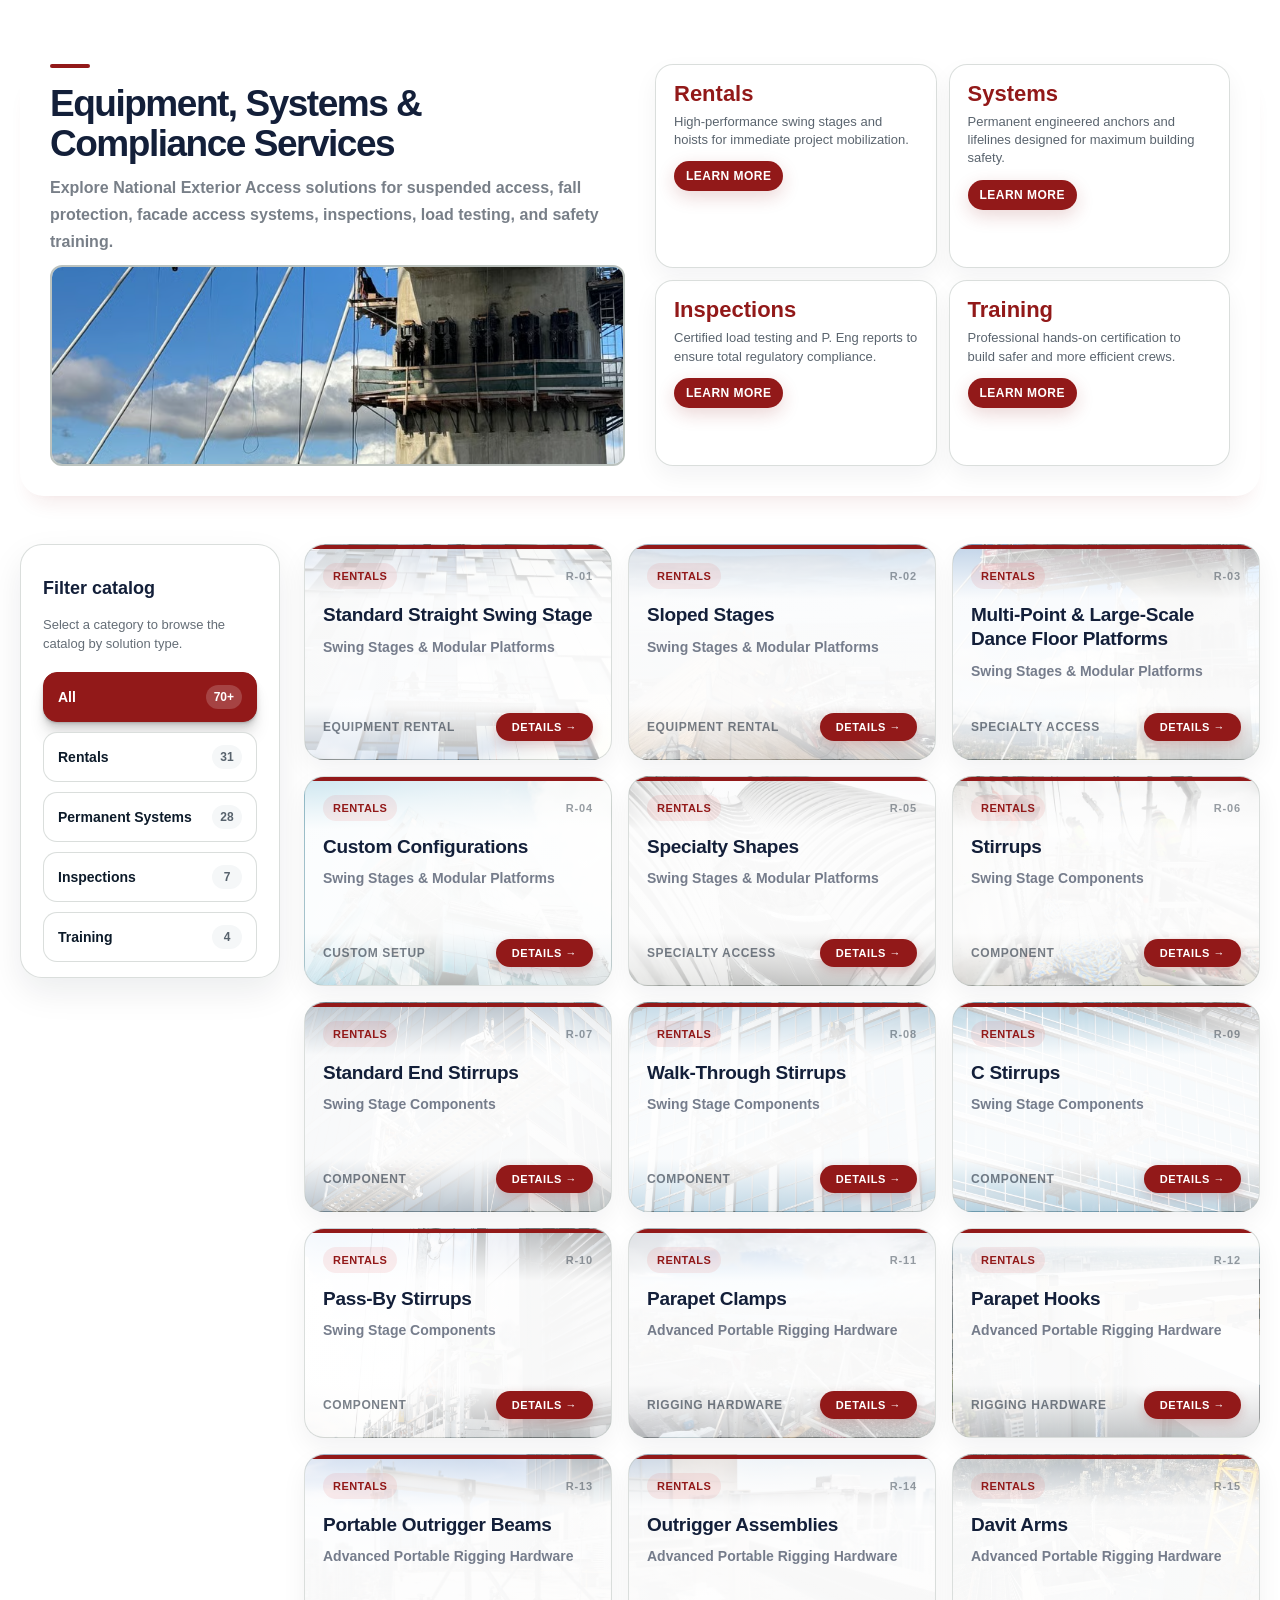
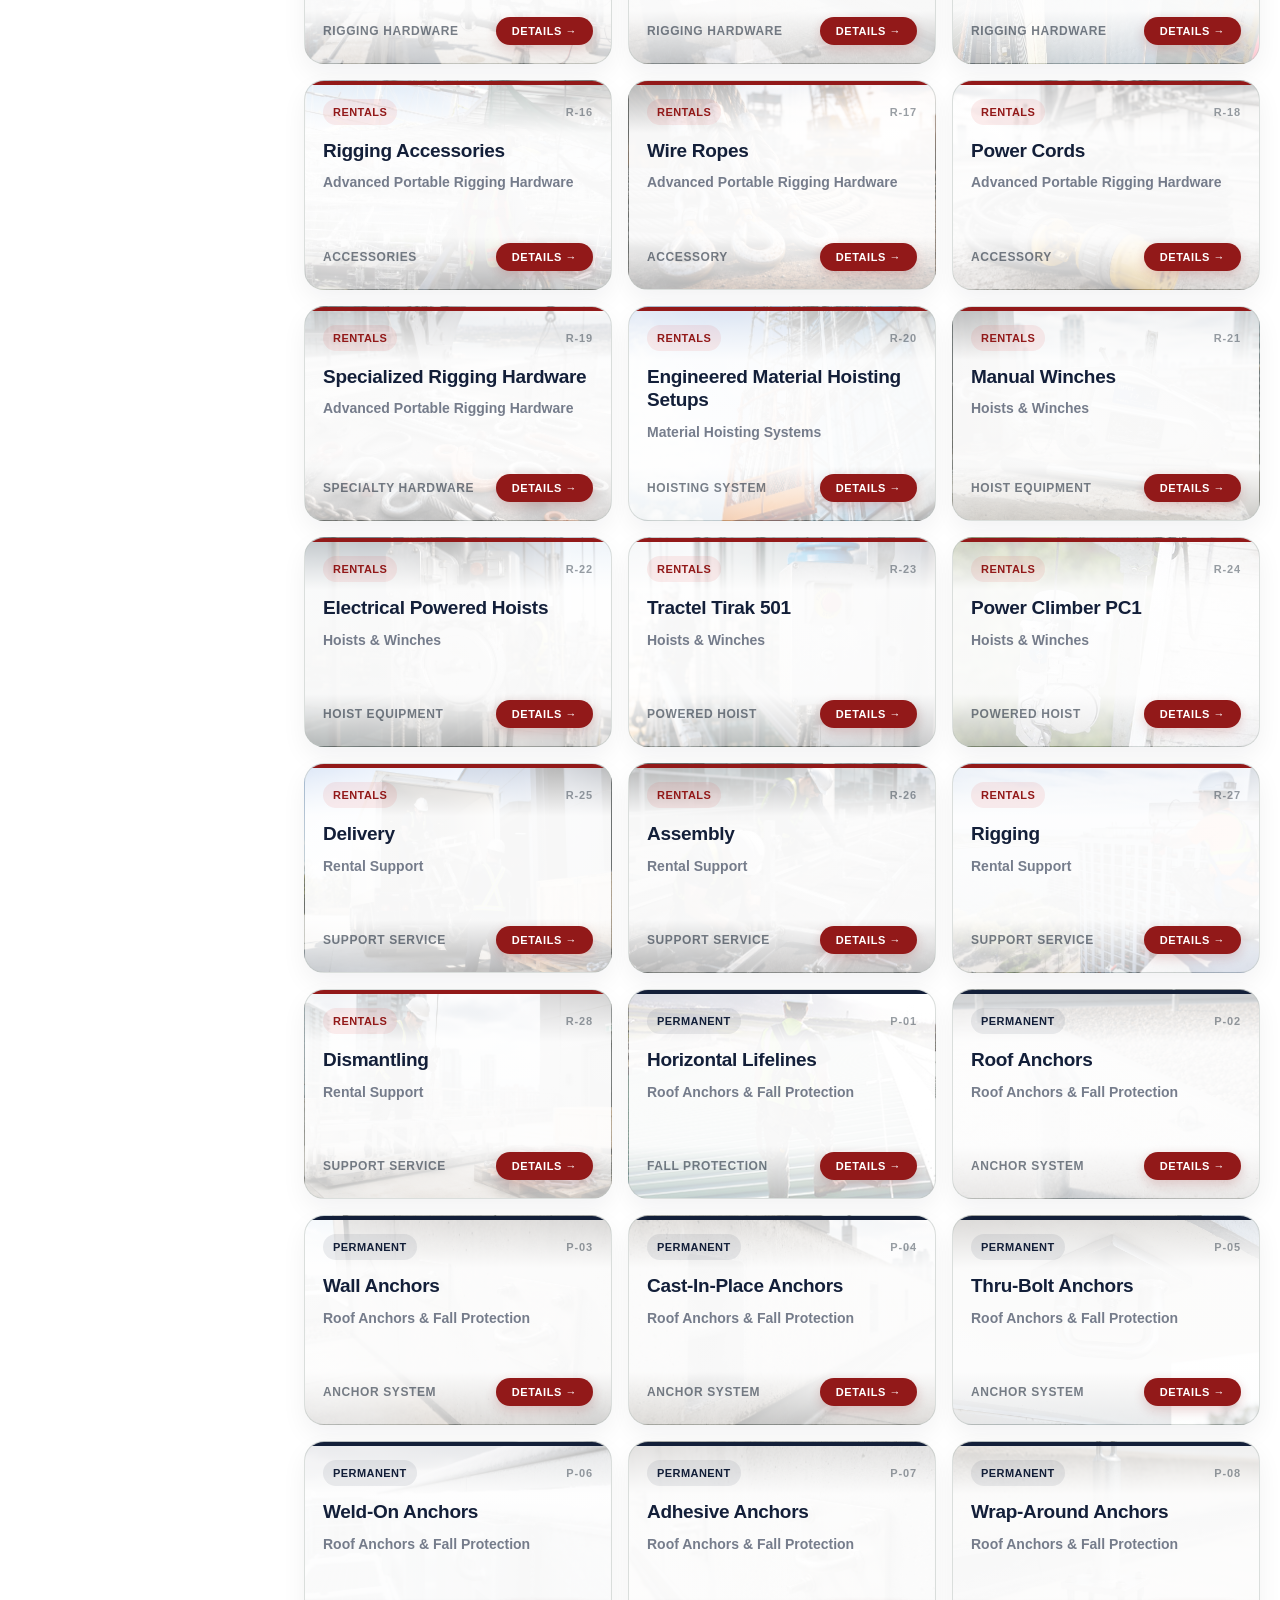
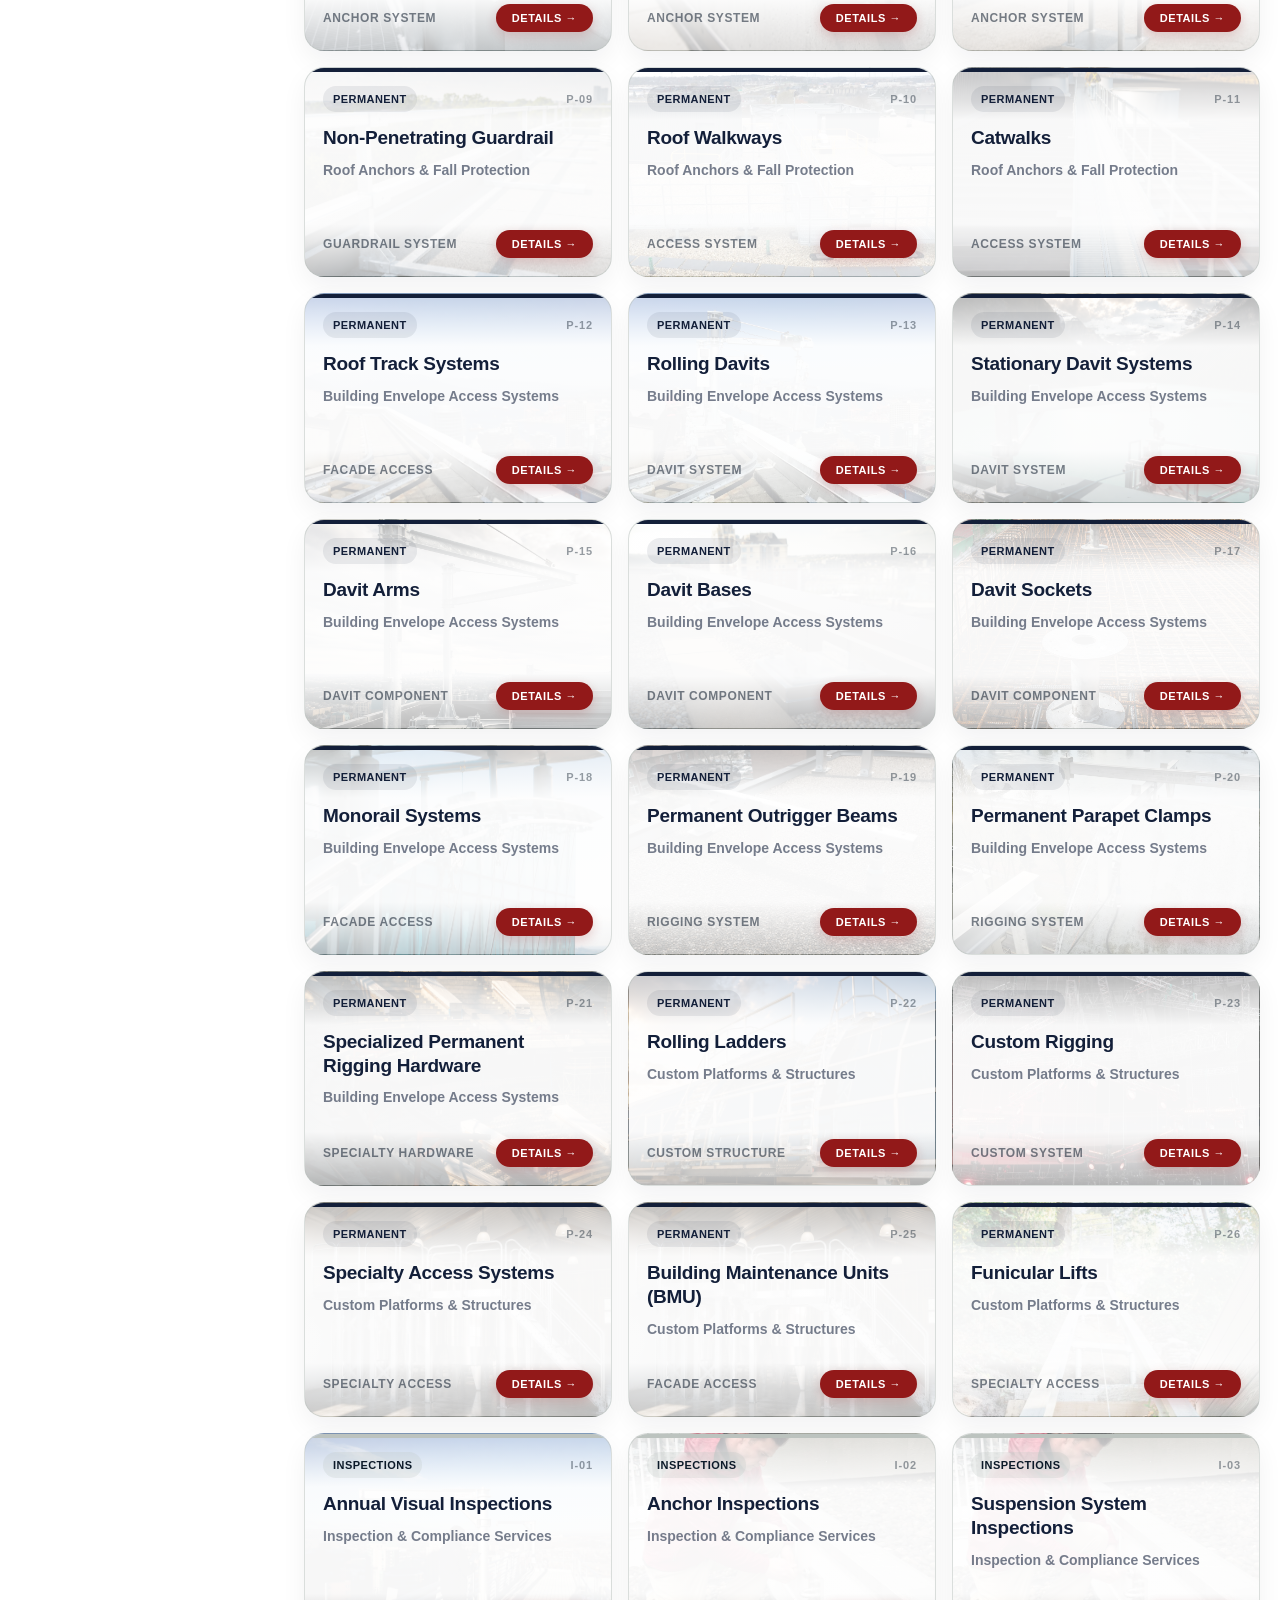
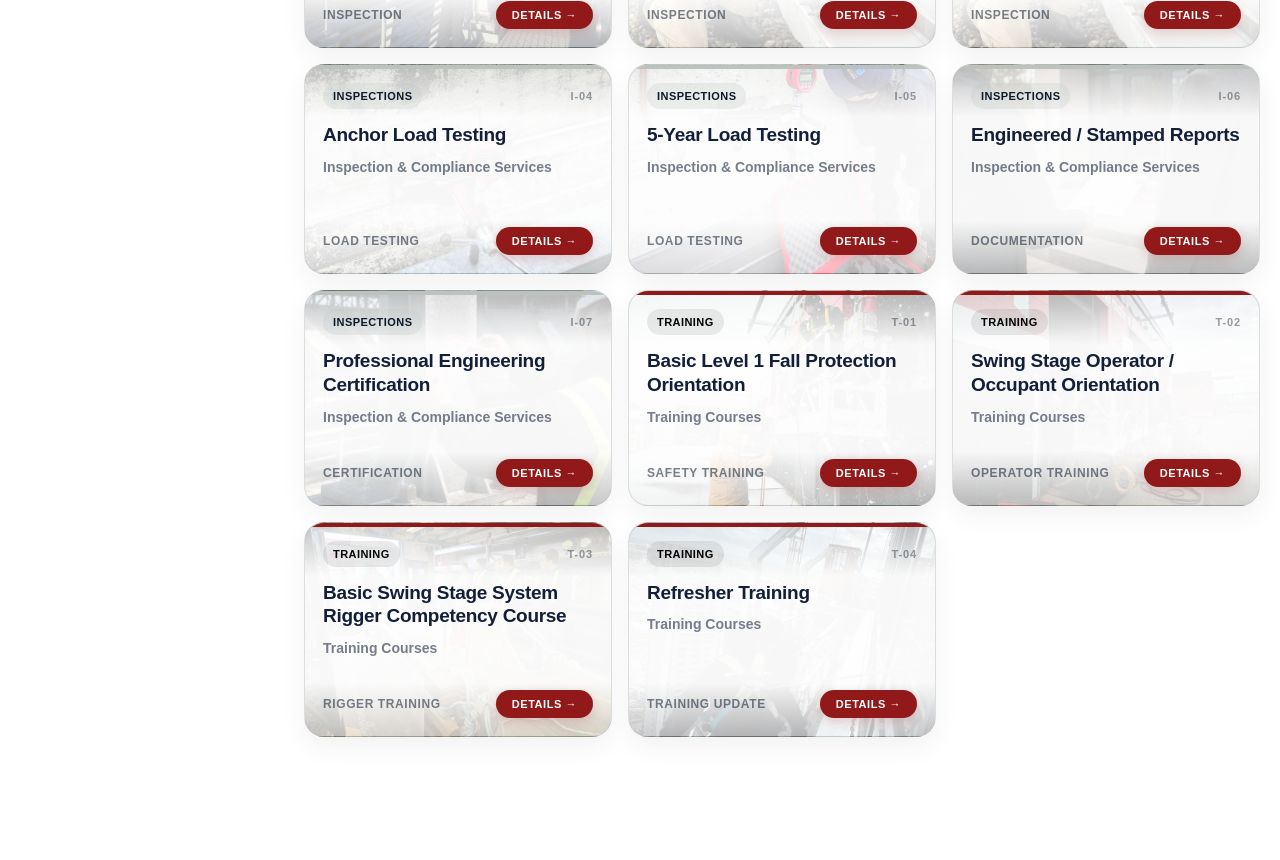
==== index.html @ de10023d "Initial catalog" ====
<!DOCTYPE html>
<html lang="en" xmlns:mso="urn:schemas-microsoft-com:office:office" xmlns:msdt="uuid:C2F41010-65B3-11d1-A29F-00AA00C14882">
<head>
    <meta charset="UTF-8">
    <meta name="viewport" content="width=device-width, initial-scale=1.0">
    <title>Our Catalog</title>

    <style>
    </style>

<!--[if gte mso 9]><xml>
<mso:CustomDocumentProperties>
<mso:_dlc_DocId msdt:dt="string">V2SHWS6XWX3N-912120017-808558</mso:_dlc_DocId>
<mso:_dlc_DocIdItemGuid msdt:dt="string">692d1737-9a99-4c7f-8698-841bf458fbe2</mso:_dlc_DocIdItemGuid>
<mso:_dlc_DocIdUrl msdt:dt="string">https://appriver3651013612.sharepoint.com/sites/SSIDocuments/_layouts/15/DocIdRedir.aspx?ID=V2SHWS6XWX3N-912120017-808558, V2SHWS6XWX3N-912120017-808558</mso:_dlc_DocIdUrl>
</mso:CustomDocumentProperties>
</xml><![endif]-->
</head>

<body>
    <!-- National Exterior Access catalog section, HTML + CSS only -->
<section class="nea-catalog-section">
  <style>
    :root {
      --nea-red-dark: #921919;
      --nea-red-main: #921919;
      --nea-red-alt: #C5132F;
      --nea-black: #020202;
      --nea-navy: #0C1A29;
      --nea-blue-dark: #131F39;
      --nea-gray: #BCC3BF;
      --nea-light: #F5F7F8;
      --nea-white: #FFFFFF;
      --nea-border: rgba(188, 195, 191, 0.55);
      --nea-shadow: 0 14px 34px rgba(12, 26, 41, 0.08);
    }

    body {
      font-family: Arial, Helvetica, sans-serif;
      color: var(--nea-navy);
      margin: 0;
    }


    .nea-catalog-section {
      width: 100%;
      box-sizing: border-box;
      padding: 64px 20px;
      background: #ffffff;
      color: var(--nea-navy);
    }

    .nea-catalog-section * {
      box-sizing: border-box;
    }

    .nea-catalog-container {
      max-width: 1240px;
      margin: 0 auto;
    }

    /* .nea-catalog-header {
      display: grid;
      grid-template-columns: 1.1fr 0.9fr;
      gap: 32px;
      align-items: start;
      margin-bottom: 34px;
    } */
     

      /* Enhanced Header Container */
      .nea-catalog-header {
        display: grid;
        /* Explicit grid areas: main (title+desc), summary (right column spanning rows), slider (below main)
           This guarantees placement regardless of DOM insertion order. */
        grid-template-columns: 1fr 1fr;
        grid-template-rows: auto auto;
        grid-template-areas:
          "main summary"
          "slider summary";
        row-gap: 0px;
        column-gap: 30px;
        margin-bottom: 48px;
        width: 100%;
        padding-left: 30px;
        padding-right: 30px;
        padding-bottom: 30px;
        
        box-shadow:
          0 8px 10px -10px rgba(146, 25, 25, 0.041),
          0 16px 22px -12px rgba(146, 25, 25, 0.11);
        border-radius: 24px;
      }

      /* Assign the left column content (title + description) to the 'main' area */
      .nea-catalog-header > div:first-child {
        grid-area: main;
      }

      /* Header image slider styles */
      .nea-header-slider {
        width: 100%;
        overflow: hidden;
        margin-top: 0px;
        border: 2px solid var(--nea-gray);
        border-radius: 12px;
        position: relative;
        isolation: isolate;
        background: var(--nea-light);
      }

      .nea-header-slider::after {
        content: "";
        position: absolute;
        inset: 0;
        z-index: 2;
        background: linear-gradient(90deg, transparent 0%, rgba(255, 255, 255, 0.16) 48%, transparent 52%);
        background-size: 220% 100%;
        background-position: 120% 0;
        background-repeat: no-repeat;
        animation: nea-slider-calibration 4s ease-in-out infinite;
        pointer-events: none;
      }

      /* Place the slider explicitly into the 'slider' grid area in the left column */
      .nea-catalog-header > .nea-header-slider {
        grid-area: slider;
      }

      .nea-slider-track {
        display: flex;
        transition: transform 0.6s ease;
        will-change: transform;
      }

      .nea-slide {
        flex: 0 0 100%;
        height: 100%;
        position: relative;
        overflow: hidden;
      }

      .nea-slide img {
        width: 100%;
        height: 100%;
        object-fit: cover;
        object-position: center center;
        display: block;
      }

      @keyframes nea-slider-calibration {
        0%, 34% {
          background-position: 120% 0;
        }
        58%, 72% {
          background-position: -120% 0;
        }
        100% {
          background-position: -120% 0;
        }
      }

      @media (prefers-reduced-motion: reduce) {
        .nea-header-slider::after {
          animation: none;
        }

      }

      @media (max-width: 720px) {
        .nea-catalog-title, .nea-catalog-description {
          margin-bottom: 15px !important;
        }
        .nea-catalog-description {
          text-align: justify;
        }
        .nea-header-slider {
          border-radius: 10px;
          margin-bottom: 20px;
        }
      }


      @media (max-width: 768px) {
        .nea-catalog-header {
          margin-left: 0px;
          margin-right: 0px;
          margin-bottom: 15px;
          padding-left: 0px;
          padding-right: 0px;
          gap: 0px;
          padding-bottom: 40px;
        }
      }

      @media (max-width: 480px) {
        .nea-catalog-header {
          grid-template-columns: 1fr;
          grid-template-areas:
            "main"
            "slider"
            "summary";
          column-gap: 0;
          row-gap: 0;
        }
      }

      /* Add this to your Title for an industrial "Anchor" look */
      .nea-catalog-title {
        position: relative;
        margin: 0 0 16px;
        color: var(--nea-blue-dark);
        font-size: clamp(32px, 4vw, 44px);
        font-weight: 900;
        line-height: 1.1;
        letter-spacing: -0.03em;
      }

      /* Decorative red bar before the title */
      .nea-catalog-title::before {
        content: "";
        display: block;
        width: 40px;
        height: 4px;
        background: var(--nea-red-main);
        margin-bottom: 16px;
        border-radius: 2px;
      }

      @media (max-width: 768px) {
        .nea-catalog-header {
          border-radius: 0px;
        }
        .nea-catalog-title {
          text-align: center;
        }
      }

      /* Polish the description text */
      .nea-catalog-description {
        max-width: 580px;
        font-size: 17px;
        color: rgba(12, 26, 41, 0.7);
        line-height: 1.6;
      }

      /* Ensure the summary grid looks like a cohesive "Control Panel" */
      .nea-catalog-summary {
        display: grid;
        grid-template-columns: repeat(2, 1fr);
        gap: 16px;
        
        
        /* Use the explicit grid area so the summary occupies the right column and spans both rows */
        grid-area: summary;
        align-self: stretch;
      }

      @media (max-width: 768px) {
        .nea-catalog-description {
          text-align: center;
        }
      }

    .nea-catalog-eyebrow {
      display: inline-flex;
      align-items: center;
      gap: 8px;
      width: fit-content;
      margin-bottom: 14px;
      padding: 8px 12px;
      border-radius: 999px;
      background: rgba(212, 33, 36, 0.08);
      color: var(--nea-red-dark);
      font-size: 12px;
      font-weight: 800;
      letter-spacing: 1px;
      text-transform: uppercase;
    }

    .nea-catalog-eyebrow::before {
      content: "";
      width: 8px;
      height: 8px;
      border-radius: 50%;
      background: var(--nea-red-main);
    }

    .nea-catalog-title {
      margin: 0 0 10px;
      color: var(--nea-blue-dark);
      font-size: clamp(30px, 4vw, 37px);
      line-height: 1.08;
      letter-spacing: -0.04em;
    }

    .nea-catalog-description {
      max-width: 720px;
      margin: 0 auto;
      margin-bottom: 10px;
      color: rgba(12, 26, 41, 0.555);
      font-size: 16px;
      line-height: 1.7;
      font-weight: 600;
    }



    .nea-catalog-summary {
      display: grid;
      grid-template-columns: repeat(2, 1fr);
      gap: 12px;
    }

    .nea-summary-card {
      padding: 18px;
      border: 1px solid var(--nea-border);
      border-radius: 18px;
      background: rgba(255, 255, 255, 0.78);
      box-shadow: 0 10px 24px rgba(12, 26, 41, 0.05);
    }

    .nea-summary-number {
      display: block;
      margin-bottom: 8px;
      color: var(--nea-red-dark);
      font-size: 22px;
      font-weight: 900;
      line-height: 1;
    }

    .nea-summary-label {
      display: block;
      color: rgba(12, 26, 41, 0.68);
      font-size: 13px;
      line-height: 1.4;
    }

    .nea-filter-input {
      position: absolute;
      opacity: 0;
      pointer-events: none;
    }

    .nea-catalog-layout {
      display: grid;
      grid-template-columns: 260px 1fr;
      gap: 24px;
      align-items: start;
    }

    .nea-filter-panel {
      position: sticky;
      top: 20px;
      padding: 22px;
      border: 1px solid var(--nea-border);
      border-radius: 22px;
      background: var(--nea-white);
      box-shadow: var(--nea-shadow);
      padding-bottom: 15px;
    }

    .nea-filter-panel.is-expanded, .nea-filter-panel.is-collapsed {
      margin-bottom: 30px;
    }

    .nea-filter-title {
      margin: 10px 5px 15px;
      color: var(--nea-blue-dark);
      font-size: 18px;
      line-height: 1.25;
    }

    @media (min-width: 1050px) {
      .nea-filter-title {
        margin: 10px 0px 15px;
      }
    }

    .nea-filter-note {
      margin: 0 0 18px;
      color: rgba(12, 26, 41, 0.64);
      font-size: 13px;
      line-height: 1.5;
    }

    .nea-filter-toggle {
      display: none;
      align-items: center;
      justify-content: space-between;
      width: 100%;
      margin: 0 0 12px;
      padding: 12px 14px;
      border: 1px solid var(--nea-border);
      border-radius: 14px;
      background: var(--nea-light);
      color: var(--nea-navy);
      font-size: 14px;
      font-weight: 800;
      cursor: pointer;
      transition: all 0.22s ease;
    }

    .nea-filter-toggle:hover {
      border-color: rgba(212, 33, 36, 0.25);
      background: rgba(212, 33, 36, 0.05);
    }

    /* Show + or − using a pseudo-element driven by the aria-expanded attribute.
       This avoids extra JS: the existing script already updates aria-expanded, but
       the visual plus/minus is handled purely in CSS. */
    .nea-filter-toggle::after {
      content: "+";
      font-size: 20px;
      line-height: 1;
      display: inline-block;
      transform: translateY(-1px);
      transition: transform 0.18s ease;
    }

    .nea-filter-toggle[aria-expanded="true"]::after {
      content: "\2212"; /* Unicode minus sign */
      transform: translateY(-1px) rotate(0deg);
    }

    .nea-filter-toggle-icon {
      display: inline-flex;
      align-items: center;
      justify-content: center;
        font-size: 20px;
      display: none;
      flex-wrap: wrap;
      gap: 8px;
      margin-top: 8px;
    }

    .nea-filter-preview-pill {
      display: inline-flex;
      align-items: center;
      justify-content: center;
      padding: 7px 10px;
      border-radius: 999px;
      background: rgba(212, 33, 36, 0.08);
      color: var(--nea-red-dark);
      font-size: 12px;
      font-weight: 800;
      line-height: 1;
      white-space: nowrap;
    }

    .nea-filter-list {
      display: flex;
      flex-direction: column;
      gap: 10px;
    }

    .nea-filter-chip {
      display: flex;
      align-items: center;
      justify-content: space-between;
      gap: 12px;
      width: 100%;
      min-height: 44px;
      padding: 12px 14px;
      border: 1px solid var(--nea-border);
      border-radius: 14px;
      background: #ffffff;
      color: var(--nea-navy);
      font-size: 14px;
      font-weight: 800;
      cursor: pointer;
      transition: all 0.22s ease;
    }

    .nea-filter-chip:hover {
      border-color: rgba(138, 128, 128, 0.35);
      transform: translateY(-1px);
    }

    .nea-filter-count {
      display: inline-flex;
      align-items: center;
      justify-content: center;
      min-width: 30px;
      height: 24px;
      padding: 0 8px;
      border-radius: 999px;
      background: var(--nea-light);
      color: rgba(12, 26, 41, 0.68);
      font-size: 12px;
      font-weight: 900;
    }

    #nea-filter-all:checked ~ .nea-catalog-layout label[for="nea-filter-all"],
    #nea-filter-rentals:checked ~ .nea-catalog-layout label[for="nea-filter-rentals"],
    #nea-filter-permanent:checked ~ .nea-catalog-layout label[for="nea-filter-permanent"],
    #nea-filter-inspections:checked ~ .nea-catalog-layout label[for="nea-filter-inspections"],
    #nea-filter-training:checked ~ .nea-catalog-layout label[for="nea-filter-training"] {
      border-color: var(--nea-red-main);
      background: var(--nea-red-main);
      color: var(--nea-white);
      /* box-shadow: 0 12px 22px rgba(212, 33, 36, 0.22); */
      box-shadow:
      0 1px 1px hsl(0deg 0% 0% / 0.075),
      0 2px 2px hsl(0deg 0% 0% / 0.075),
      0 4px 4px hsl(0deg 0% 0% / 0.075),
      0 8px 8px hsl(0deg 0% 0% / 0.075),
      0 16px 16px hsl(0deg 0% 0% / 0.075)
    ;
    }

    #nea-filter-all:checked ~ .nea-catalog-layout label[for="nea-filter-all"] .nea-filter-count,
    #nea-filter-rentals:checked ~ .nea-catalog-layout label[for="nea-filter-rentals"] .nea-filter-count,
    #nea-filter-permanent:checked ~ .nea-catalog-layout label[for="nea-filter-permanent"] .nea-filter-count,
    #nea-filter-inspections:checked ~ .nea-catalog-layout label[for="nea-filter-inspections"] .nea-filter-count,
    #nea-filter-training:checked ~ .nea-catalog-layout label[for="nea-filter-training"] .nea-filter-count {
      background: rgba(255, 255, 255, 0.18);
      color: var(--nea-white);
    }

    #nea-filter-rentals:checked ~ .nea-catalog-layout .nea-card:not(.nea-rentals),
    #nea-filter-permanent:checked ~ .nea-catalog-layout .nea-card:not(.nea-permanent),
    #nea-filter-inspections:checked ~ .nea-catalog-layout .nea-card:not(.nea-inspections),
    #nea-filter-training:checked ~ .nea-catalog-layout .nea-card:not(.nea-training) {
      display: none;
    }

    .nea-marketplace {
      min-width: 0;
    }

    .nea-marketplace-top {
      display: flex;
      align-items: center;
      justify-content: space-between;
      gap: 16px;
      margin-bottom: 16px;
      padding: 16px 18px;
      border: 1px solid var(--nea-border);
      border-radius: 20px;
      background: rgba(255, 255, 255, 0.76);
      box-shadow: 0 10px 26px rgba(12, 26, 41, 0.05);
    }

    .nea-results-title {
      margin: 0;
      color: var(--nea-blue-dark);
      font-size: 18px;
      font-weight: 900;
    }

    .nea-results-note {
      margin: 4px 0 0;
      color: rgba(12, 26, 41, 0.62);
      font-size: 13px;
      line-height: 1.45;
    }

    .nea-category-legend {
      display: flex;
      flex-wrap: wrap;
      justify-content: flex-end;
      gap: 8px;
    }

    .nea-legend-pill {
      display: inline-flex;
      align-items: center;
      gap: 7px;
      padding: 7px 10px;
      border-radius: 999px;
      background: var(--nea-light);
      color: rgba(12, 26, 41, 0.72);
      font-size: 12px;
      font-weight: 800;
      white-space: nowrap;
    }

    .nea-legend-dot {
      width: 8px;
      height: 8px;
      border-radius: 50%;
      background: var(--nea-red-main);
    }

    .nea-legend-dot.navy {
      background: var(--nea-blue-dark);
    }

    .nea-legend-dot.gray {
      background: var(--nea-gray);
    }

    .nea-legend-dot.black {
      background: var(--nea-black);
    }

    .nea-catalog-grid {
      display: grid;
      grid-template-columns: repeat(3, minmax(0, 1fr));
      gap: 16px;
    }

    .nea-card {
      display: flex;
      flex-direction: column;
      min-height: 210px;
      padding: 18px;
      border: 1px solid var(--nea-border);
      border-radius: 20px;
      box-shadow: 0 10px 26px rgba(12, 26, 41, 0.055);
      transition: transform 0.22s ease, box-shadow 0.22s ease, border-color 0.22s ease;
      overflow: hidden;
      position: relative;
      background: var(--nea-white);
    }

    .nea-card[data-bg] {
      background: linear-gradient( to bottom, 
          rgba(255, 255, 255, 0.70) 0%, 
          rgba(255, 255, 255, 0.97) 25%, 
          rgba(255, 255, 255, 0.97) 75%, 
          rgba(255, 255, 255, 0.70) 100% ), var(--nea-card-bg)
      ;
      background-size: cover;
      background-position: center;
      background-repeat: no-repeat;
    }

    .nea-card[data-bg]:hover {
      background-image: linear-gradient( to bottom, 
          rgba(255, 255, 255, 0.30) 0%, 
          rgba(255, 255, 255, 0.70) 25%, 
          rgba(255, 255, 255, 0.70) 75%, 
          rgba(255, 255, 255, 0.30) 100% ), var(--nea-card-bg)
      ;
    }

    .nea-card::before {
      content: "";
      position: absolute;
      top: 0;
      left: 0;
      width: 100%;
      height: 4px;
      background: var(--nea-red-main);
    }

    .nea-card.nea-permanent::before {
      background: var(--nea-blue-dark);
    }

    .nea-card.nea-inspections::before {
      background: var(--nea-gray);
    }

    .nea-card.nea-training::before {
      background: var(--nea-red-dark);
    }

    .nea-card:hover {
      transform: translateY(-4px);
      /* border-color: rgba(212, 33, 36, 0.36); */
      box-shadow:
        0 1px 1px hsl(0deg 0% 0% / 0.075),
        0 2px 2px hsl(0deg 0% 0% / 0.075),
        0 4px 4px hsl(0deg 0% 0% / 0.075),
        0 8px 8px hsl(0deg 0% 0% / 0.075),
        0 16px 16px hsl(0deg 0% 0% / 0.075)
      ;
    }

    .nea-card-meta {
      display: flex;
      align-items: center;
      justify-content: space-between;
      gap: 10px;
      margin-bottom: 14px;
    }

    .nea-card-badge {
      display: inline-flex;
      width: fit-content;
      padding: 7px 10px;
      border-radius: 999px;
      background: rgba(212, 33, 36, 0.08);
      color: var(--nea-red-dark);
      font-size: 11px;
      font-weight: 900;
      letter-spacing: 0.04em;
      text-transform: uppercase;
    }

    .nea-card.nea-permanent .nea-card-badge {
      background: rgba(19, 31, 57, 0.08);
      color: var(--nea-blue-dark);
    }

    .nea-card.nea-inspections .nea-card-badge {
      background: rgba(188, 195, 191, 0.25);
      color: var(--nea-navy);
    }

    .nea-card.nea-training .nea-card-badge {
      background: rgba(2, 2, 2, 0.08);
      color: var(--nea-black);
    }

    .nea-card-code {
      color: rgba(12, 26, 41, 0.42);
      font-size: 11px;
      font-weight: 900;
      letter-spacing: 0.08em;
    }

    .nea-card-title {
      margin: 0 0 10px;
      color: var(--nea-blue-dark);
      font-size: 19px;
      line-height: 1.25;
      letter-spacing: -0.015em;
    }

    .nea-card-group {
      margin: 0 0 16px;
      color: #131f3993;
      font-size: 14px;
      line-height: 1.55;
      font-weight: 600;
    }

    .nea-card-footer {
      display: flex;
      align-items: center;
      justify-content: space-between;
      gap: 12px;
      margin-top: auto;
      padding-top: 14px;
    }

    .nea-card-type {
      color: rgba(12, 26, 41, 0.55);
      font-size: 12px;
      font-weight: 800;
      text-transform: uppercase;
      letter-spacing: 0.05em;
    }

    .nea-card-action {

      display: inline-flex;
      align-items: center;
      justify-content: center;
      white-space: pre;
      flex-shrink: 0;
      gap: 8px;
      padding: 8px 16px;
      
      /* Colores: Texto blanco sobre fondo rojo */
      background: var(--nea-red-main);
      color: #ffffff;
      
      border-radius: 50px; /* Forma de píldora */
      font-size: 11px;
      font-weight: 800;
      text-transform: uppercase;
      letter-spacing: 0.05em;
      text-decoration: none;
      
      /* Transición suave para el hover */
      transition: all 0.3s cubic-bezier(0.4, 0, 0.2, 1);
      box-shadow: 0 4px 12px rgba(146, 25, 25, 0.2);
      cursor: pointer;
    }

    .nea-summary-card > button.nea-summary-cta {
        display: inline-flex;
        align-items: center;
        justify-content: center;
        gap: 8px;
        margin-top: 12px;

        padding: 8px 12px;
        border: none;
        border-radius: 999px;

        background: var(--nea-red-main);
        color: #ffffff;

        font-size: 12px;
        font-weight: 800;
        text-transform: uppercase;
        letter-spacing: 0.04em;

        box-shadow: 0 6px 18px rgba(146, 25, 25, 0.18);
        cursor: pointer;

        transition:
            transform 0.18s ease,
            box-shadow 0.18s ease,
            opacity 0.18s ease;
    }

    .nea-summary-card:hover .nea-summary-cta,
    .nea-summary-cta:hover,
    .nea-summary-cta:focus-visible {
      transform: translateY(-3px);
      opacity: 1;
    }

    @media (max-width: 1050px) {
      .nea-catalog-header {
        grid-template-columns: 1fr 1fr;
      }

      .nea-catalog-layout {
        grid-template-columns: 1fr;
      }

      .nea-filter-panel {
        position: static;
      }

      .nea-filter-list {
        flex-direction: row;
        flex-wrap: wrap;
      }

      .nea-filter-chip {
        width: auto;
      }

      .nea-catalog-grid {
        grid-template-columns: repeat(2, minmax(0, 1fr));
      }
    }

    @media (min-width: 721px) and (max-width: 1050px) {
      .nea-catalog-layout {
        gap: 0px;
      }
      .nea-catalog-header {
        padding-bottom: 18px;
        margin-bottom: 30px;
      }

      .nea-header-slider {
        height: 140px !important;
      }

      .nea-catalog-summary {
        grid-template-rows: repeat(2, minmax(0, 1fr));
      }

      .nea-summary-card {
        display: flex;
        flex-direction: column;
        height: 100%;
        padding: 12px;
      }

      .nea-summary-number {
        margin-bottom: 5px;
        font-size: 18px;
      }

      .nea-summary-label {
        font-size: 12px;
        line-height: 1.3;
      }

      .nea-summary-card > button.nea-summary-cta {
        width: 100%;
        min-height: 36px;
        margin-top: auto;
        padding: 6px 10px;
        font-size: 11px;
      }

      .nea-filter-panel {
        padding-left: 50px;
        padding-right: 50px;
        padding-bottom: 30px;
      }
    }

    @media (max-width: 720px) {
      .nea-catalog-header {
        grid-template-columns: 1fr;
      }

      .nea-catalog-section {
        padding: 44px 16px;
      }

      .nea-catalog-summary {
        grid-template-columns: 1fr;
        gap: 8px;
        padding-left: 5px;
        padding-right: 5px;
      }

      .nea-summary-number {
        margin: 0;
        font-size: 12px;
        white-space: nowrap;
    }

    .nea-summary-card {
        display: flex;
        align-items: center;
        gap: 10px;
        padding: 14px 10px 14px 12px;
        min-height: 60px;
        overflow: hidden;
    }

    .nea-summary-label {
        margin: 0;
        min-width: 0;

        font-size: 10px;
        white-space: nowrap;
        overflow: hidden;
        text-overflow: ellipsis;
    }



      .nea-summary-card:hover {
        background: rgba(212, 33, 36, 0.05);
        border-color: var(--nea-red-main);
        transform: translateX(4px);
      }

      

    .nea-summary-card > button.nea-summary-cta {
        position: static;
        margin: 0;
        flex-shrink: 0;

        padding: 8px 11px;
        white-space: nowrap;
    }

      .nea-summary-cta:focus-visible {
        outline: 3px solid rgba(212, 33, 36, 0.12);
        outline-offset: 2px;
      }

      .nea-summary-number {
        margin: 0;
        font-size: 14px;
        white-space: nowrap;
        flex-shrink: 0;
      }

      .nea-marketplace-top {
        align-items: flex-start;
        flex-direction: column;
      }

      .nea-category-legend {
        justify-content: flex-start;
      }

      .nea-filter-panel {
        padding: 16px;
        padding-bottom: 66px;
        position: relative;
        overflow: hidden;
      }

      .nea-filter-toggle {
        display: flex;
        position: absolute;
        left: 50%;
        bottom: 18px;
        transform: translateX(-50%);
        width: 48px;
        height: 48px;
        padding: 0;
        border-radius: 50%;
        border: 1px solid var(--nea-border);
        background: rgba(255, 255, 255, 0.96);
        box-shadow: 0 12px 24px rgba(12, 26, 41, 0.14);
        align-items: center;
        justify-content: center;
        z-index: 2;
        cursor: pointer;
      }

      .nea-filter-toggle-label {
        position: absolute;
        width: 1px;
        height: 1px;
        margin: -1px;
        padding: 0;
        overflow: hidden;
        clip: rect(0, 0, 0, 0);
        clip-path: inset(50%);
        white-space: nowrap;
        border: 0;
      }

      .nea-filter-note {
        display: none;
      }

      .nea-filter-preview {
        display: flex;
      }

      .nea-filter-panel.is-expanded .nea-filter-preview {
        display: none;
      }

      .nea-filter-list {
        display: flex;
        flex-direction: column;
        gap: 10px;
        margin-top: 8px;
        max-height: 100px;
        overflow: hidden;
        transition: max-height 0.25s ease;
      }

      .nea-filter-panel::after {
        content: "";
        position: absolute;
        left: 0;
        right: 0;
        bottom: 0;
        height: 60px;
        background: linear-gradient(transparent, rgba(245, 247, 248, 0.95), rgba(245, 247, 248, 1));
        pointer-events: none;
      }

      .nea-filter-panel.is-expanded::after {
        display: none;
      }

      .nea-filter-panel.is-expanded .nea-filter-list {
        max-height: none;
        overflow: visible;
      }

      .nea-filter-panel.is-expanded .nea-filter-note {
        display: block;
      }

      .nea-filter-panel.is-expanded .nea-filter-toggle-icon {
        transform: rotate(180deg);
      }

      .nea-filter-chip {
        width: 100%;
      }

      .nea-catalog-grid {
        grid-template-columns: 1fr;
      }

      .nea-card {
        min-height: auto;
      }
    }

    /* Modal Styles */
    .nea-modal {
      display: none;
      position: fixed;
      top: 0;
      left: 0;
      width: 100%;
      height: 100%;
      background: rgba(2, 2, 2, 0.65);
      z-index: 1000;
      align-items: center;
      justify-content: center;
      backdrop-filter: blur(2px);
    }

    .nea-modal.active {
      display: flex;
    }

    .nea-modal-content {
      position: relative;
      background: white;
      border-radius: 24px;
      box-shadow: 
        0 20px 60px rgba(12, 26, 41, 0.3),
        0 0 0 1px rgba(188, 195, 191, 0.2);
      max-width: 600px;
      width: 90%;
      max-height: 80vh;
      overflow-y: auto;
      animation: slideUp 0.3s cubic-bezier(0.4, 0, 0.2, 1);
    }

    /* Summary modal — tighter, cleaner layout */
    #nea-summary-modal .nea-modal-content {
      max-width: 680px;
      width: calc(100% - 48px);
      border-radius: 18px;
    }

    #nea-summary-modal .nea-modal-header {
      padding: 20px 24px;
      /* align-items: center; */
      gap: 12px;
      border-bottom: 1px solid rgba(12,26,41,0.06);
    }

    #nea-summary-modal .nea-modal-badge {
      background: rgba(19,31,57,0.06);
      color: var(--nea-blue-dark);
      display: inline-block;
      margin-bottom: 20px;
      margin-left: -5px;
      padding: 6px 10px;
      font-size: 12px;
      font-weight: 800;
    }

    /* Match card title typography exactly */
    #nea-summary-modal .nea-modal-title {
      margin: 0;
      font-size: 19px;
      color: var(--nea-blue-dark);
      line-height: 1.25;
      font-weight: 600;
      letter-spacing: -0.015em;
    }

    #nea-summary-modal .nea-modal-intro {
      margin: 8px 0 0 0;
      color: rgba(12,26,41,0.75);
      font-size: 15px;
    }

    #nea-summary-modal .nea-modal-body {
      padding: 20px 24px 24px 24px;
    }

    /* Ensure modal buttons use the same typography and sizing as card actions */
    #nea-summary-modal .nea-modal-btn,
    #nea-summary-modal .nea-card-action {
      font-size: 11px;
      font-weight: 800;
      letter-spacing: 0.05em;
      text-transform: uppercase;
    }

    /* Make sure secondary (Cerrar) uses visible text and border like site buttons */
    #nea-summary-modal .nea-modal-btn {
      padding: 8px 16px;
      border-radius: 50px;
      border: 1px solid var(--nea-border);
      background: var(--nea-white);
      color: var(--nea-navy);
    }

    /* Primary action already reuses .nea-card-action, ensure spacing consistent */
    #nea-summary-modal .nea-card-action {
      padding: 8px 16px;
      border-radius: 50px;
      box-shadow: 0 4px 12px rgba(146, 25, 25, 0.2);
    }

    /* Make 'Contactar' visually identical to the 'Ver más' CTA */
    #nea-summary-modal .nea-modal-btn.primary,
    #nea-summary-modal .nea-card-action {
      background: var(--nea-red-main);
      color: #ffffff;
      border: none;
      padding: 8px 16px;
      border-radius: 999px;
      box-shadow: 0 6px 18px rgba(146, 25, 25, 0.18);
      font-size: 12px;
      font-weight: 800;
      letter-spacing: 0.04em;
      text-transform: uppercase;
      display: inline-flex;
      align-items: center;
      justify-content: center;
      gap: 8px;
      cursor: pointer;
    }

    #nea-summary-modal .nea-modal-btn.primary:hover,
    #nea-summary-modal .nea-card-action:hover {
      transform: translateY(-2px);
      box-shadow: 0 10px 26px rgba(146, 25, 25, 0.22);
    }

    #nea-summary-modal #summary-modal-details {
      margin-top: 14px;
      padding: 14px;
      border-radius: 12px;
      background: rgba(19, 31, 57, 0.05);
    }

    #nea-summary-modal .nea-modal-footer {
      padding: 16px 20px;
      border-top: 1px solid rgba(12,26,41,0.04);
      justify-content: flex-end;
      gap: 12px;
    }

    @media (max-width: 720px) {
      #nea-summary-modal .nea-modal-content { width: calc(100% - 24px); }
      #nea-summary-modal .nea-modal-header { padding: 16px; }
      #nea-summary-modal .nea-modal-body { padding: 16px; }
      /* Move modal close button into top-right corner of the popup for mobile */
      .nea-modal-content { position: relative; }
      .nea-modal-close {
        position: absolute;
        top: 10px;
        right: 10px;
        width: 40px;
        height: 40px;
        padding: 0;
        display: inline-flex;
        align-items: center;
        justify-content: center;
        z-index: 5;
      }
    }

    @keyframes slideUp {
      from {
        opacity: 0;
        transform: translateY(20px);
      }
      to {
        opacity: 1;
        transform: translateY(0);
      }
    }

    .nea-modal-header {
      display: flex;
      align-items: flex-start;
      justify-content: space-between;
      gap: 16px;
      padding: 32px;
      border-bottom: 1px solid var(--nea-border);
    }

    #nea-details-modal .nea-modal-header {
      display: block;
      position: relative;
    }

    #nea-details-modal .nea-modal-title-group {
      width: 100%;
    }

    #nea-details-modal .nea-modal-close {
      position: absolute;
      top: 24px;
      right: 24px;
    }

    .nea-modal-title-group {
      flex: 1;
    }

    .nea-modal-badge {
      display: inline-flex;
      width: fit-content;
      padding: 7px 10px;
      border-radius: 999px;
      background: rgba(212, 33, 36, 0.08);
      color: var(--nea-red-dark);
      font-size: 11px;
      font-weight: 900;
      letter-spacing: 0.04em;
      text-transform: uppercase;
      margin-bottom: 12px;
    }

    .nea-modal-title {
      margin: 0;
      color: var(--nea-blue-dark);
      font-size: 20px;
      font-weight: 800;
      line-height: 1.2;
      letter-spacing: -0.015em;
    }

    .nea-modal-code {
      display: block;
      margin-top: 8px;
      color: rgba(12, 26, 41, 0.42);
      font-size: 12px;
      font-weight: 900;
      letter-spacing: 0.08em;
    }

    .nea-modal-image {
      display: block;
      width: 100%;
      height: auto;
      max-width: none;
      max-height: none;
      object-fit: contain;
      object-position: top center;
      background: var(--nea-light);
    }

    .nea-modal-image-window {
      width: 100%;
      height: 160px;
      margin-top: 16px;
      border-radius: 12px;
      overflow: hidden;
      background: var(--nea-light);
    }

    .nea-modal-image-window .nea-modal-image {
      margin-top: 0;
      transform: translateY(0);
      animation: nea-modal-image-pan 14s ease-in-out infinite alternate;
      animation-play-state: paused;
    }

    .nea-modal-image-window.is-ready .nea-modal-image {
      animation-play-state: running;
    }

    @keyframes nea-modal-image-pan {
      from {
        transform: translateY(0);
      }
      to {
        transform: translateY(calc(-1 * var(--nea-image-travel, 0px)));
      }
    }

    .nea-modal-image[hidden] {
      display: none;
    }

    @media (prefers-reduced-motion: reduce) {
      .nea-modal-image-window .nea-modal-image {
        animation: none;
        transform: translateY(0);
      }
    }

    .nea-modal-close {
      display: flex;
      align-items: center;
      justify-content: center;
      width: 44px;
      height: 44px;
      border: 1px solid var(--nea-border);
      border-radius: 50%;
      background: var(--nea-light);
      color: var(--nea-navy);
      font-size: 24px;
      cursor: pointer;
      transition: all 0.22s ease;
      flex-shrink: 0;
    }

    .nea-modal-close:hover {
      background: rgba(212, 33, 36, 0.08);
      border-color: var(--nea-red-main);
      color: var(--nea-red-main);
    }

    .nea-modal-body {
      padding: 32px;
    }

    .nea-modal-section {
      margin-bottom: 28px;
    }

    .nea-modal-section:last-child {
      margin-bottom: 0;
    }

    .nea-modal-label {
      display: block;
      margin-bottom: 8px;
      color: var(--nea-navy);
      font-size: 12px;
      font-weight: 900;
      letter-spacing: 0.05em;
      text-transform: uppercase;
    }

    .nea-modal-value {
      color: rgba(12, 26, 41, 0.78);
      font-size: 16px;
      line-height: 1.6;
    }

    #nea-details-modal .nea-description-reveal {
      position: relative;
      height: 150px;
      overflow: hidden;
    }

    #nea-details-modal .nea-description-reveal .nea-modal-value {
      margin: 0;
    }

    .nea-modal-footer {
      padding: 24px 32px;
      border-top: 1px solid var(--nea-border);
      display: flex;
      gap: 12px;
      justify-content: flex-end;
    }

    .nea-modal-btn {
      padding: 8px 16px;
      border-radius: 50px;
      border: 1px solid var(--nea-border);
      background: var(--nea-white);
      color: var(--nea-navy);
      font-size: 11px;
      font-weight: 800;
      letter-spacing: 0.05em;
      text-transform: uppercase;
      cursor: pointer;
      transition: all 0.22s ease;
    }

    .nea-modal-btn:hover {
      background: var(--nea-light);
      border-color: rgba(212, 33, 36, 0.2);
    }

    .nea-modal-btn.primary {
      /* match .nea-card-action visual style */
      background: var(--nea-red-main);
      color: #ffffff;
      border-color: var(--nea-red-main);
      box-shadow: 0 4px 12px rgba(146, 25, 25, 0.2);
      font-size: 11px;
      padding: 8px 16px;
    }

    .nea-modal-btn.primary:hover {
      background: var(--nea-red-dark);
      border-color: var(--nea-red-dark);
      box-shadow: 0 6px 18px rgba(146, 25, 25, 0.22);
      transform: translateY(-2px);
    }

    @media (max-width: 600px) {
      .nea-modal-content {
        width: 95%;
        max-height: 90vh;
      }

      .nea-modal-header {
        padding: 24px;
      }

      .nea-modal-body {
        padding: 24px;
      }

      .nea-modal-footer {
        padding: 16px 24px;
        flex-direction: column;
      }

      .nea-modal-btn {
        width: 100%;
      }
    }

    /* Learn more overlay inside modal */
    .nea-modal-learnmore {
      position: absolute;
      left: 0;
      right: 0;
      top: 1.6em;
      bottom: 0;
      display: flex;
      align-items: center;
      justify-content: center;
      padding: 12px 16px;
      background: rgba(255,255,255,0.68);
      backdrop-filter: blur(8px);
      -webkit-backdrop-filter: blur(8px);
      pointer-events: auto;
      z-index: 4;
    }

    .nea-learnmore-btn {
      display: inline-block;
      padding: 10px 20px;
      border-radius: 999px;
      background: var(--nea-red-main);
      color: #ffffff;
      font-weight: 800;
      text-transform: uppercase;
      letter-spacing: 0.04em;
      text-decoration: none;
      backdrop-filter: none;
    }

    .nea-learnmore-btn:hover {
      background: rgba(0,0,0,0.08);
      color: var(--nea-blue-dark);
      box-shadow: 0 8px 20px rgba(146,25,25,0.18);
      transform: translateY(-2px);
    }

  </style>

  <div class="nea-catalog-container">

    <div class="nea-catalog-header">
      <div>
        <h2 class="nea-catalog-title">Equipment, Systems & Compliance Services</h2>
        <p class="nea-catalog-description">
          Explore National Exterior Access solutions for suspended access, fall protection,
          facade access systems, inspections, load testing, and safety training.
        </p>
      </div>

    <div class="nea-catalog-summary">
      <!-- Rentals: Focus on Speed and Availability -->
      <div class="nea-summary-card">
        <span class="nea-summary-number">Rentals</span>
        <span class="nea-summary-label">High-performance swing stages and hoists for immediate project mobilization.</span>
        <button class="nea-summary-cta" type="button" aria-label="Learn more — Rentals">Learn more</button>
      </div>

      <!-- Systems: Focus on Engineering and Longevity -->
      <div class="nea-summary-card">
        <span class="nea-summary-number">Systems</span>
        <span class="nea-summary-label">Permanent engineered anchors and lifelines designed for maximum building safety.</span>
        <button class="nea-summary-cta" type="button" aria-label="Learn more — Systems">Learn more</button>
      </div>

      <!-- Inspections: Focus on Law and Certification -->
      <div class="nea-summary-card">
        <span class="nea-summary-number">Inspections</span>
        <span class="nea-summary-label">Certified load testing and P. Eng reports to ensure total regulatory compliance.</span>
        <button class="nea-summary-cta" type="button" aria-label="Learn more — Inspections">Learn more</button>
      </div>

      <!-- Training: Focus on Personnel and Readiness -->
      <div class="nea-summary-card">
        <span class="nea-summary-number">Training</span>
        <span class="nea-summary-label">Professional hands-on certification to build safer and more efficient crews.</span>
        <button class="nea-summary-cta" type="button" aria-label="Learn more — Training">Learn more</button>
      </div>
    </div>
      
  </div>

    <input class="nea-filter-input" type="radio" name="nea-catalog-filter" id="nea-filter-all" checked>
    <input class="nea-filter-input" type="radio" name="nea-catalog-filter" id="nea-filter-rentals">
    <input class="nea-filter-input" type="radio" name="nea-catalog-filter" id="nea-filter-permanent">
    <input class="nea-filter-input" type="radio" name="nea-catalog-filter" id="nea-filter-inspections">
    <input class="nea-filter-input" type="radio" name="nea-catalog-filter" id="nea-filter-training">

    <div class="nea-catalog-layout">
      <aside class="nea-filter-panel">
        <h3 class="nea-filter-title">Filter catalog</h3>
        <p class="nea-filter-note">
          Select a category to browse the catalog by solution type.
        </p>

        <button class="nea-filter-toggle" type="button" id="nea-filter-toggle" aria-expanded="false" aria-controls="nea-filter-list" aria-label="Show filters"></button>

        <div class="nea-filter-list" id="nea-filter-list">
          <label class="nea-filter-chip" for="nea-filter-all">
            All
            <span class="nea-filter-count">70+</span>
          </label>

          <label class="nea-filter-chip" for="nea-filter-rentals">
            Rentals
            <span class="nea-filter-count">31</span>
          </label>

          <label class="nea-filter-chip" for="nea-filter-permanent">
            Permanent Systems
            <span class="nea-filter-count">28</span>
          </label>

          <label class="nea-filter-chip" for="nea-filter-inspections">
            Inspections
            <span class="nea-filter-count">7</span>
          </label>

          <label class="nea-filter-chip" for="nea-filter-training">
            Training
            <span class="nea-filter-count">4</span>
          </label>
        </div>
      </aside>

      <div class="nea-marketplace">
        <!-- <div class="nea-marketplace-top">
          <div>
            <h3 class="nea-results-title">Catalog items</h3>
            <p class="nea-results-note">
              Browse access equipment, permanent systems, inspection services, and training options.
            </p>
          </div>

          <div class="nea-category-legend">
            <span class="nea-legend-pill"><span class="nea-legend-dot"></span>Rentals</span>
            <span class="nea-legend-pill"><span class="nea-legend-dot navy"></span>Permanent</span>
            <span class="nea-legend-pill"><span class="nea-legend-dot gray"></span>Inspections</span>
            <span class="nea-legend-pill"><span class="nea-legend-dot black"></span>Training</span>
          </div>
        </div> -->


        <!-- ========== GRID ========== -->
        <div class="nea-catalog-grid">
          <!-- Rentals -->
          <article class="nea-card nea-rentals" data-bg style="--nea-card-bg: url('Assets/Pics/Standard_Straight_Swing_Stage.avif')">
            <div class="nea-card-meta"><span class="nea-card-badge">Rentals</span><span class="nea-card-code">R-01</span></div>
            <h3 class="nea-card-title">Standard Straight Swing Stage</h3>
            <p class="nea-card-group">Swing Stages & Modular Platforms</p>
            <div class="nea-card-footer"><span class="nea-card-type">Equipment rental</span><span class="nea-card-action">Details →</span></div>
          </article>

          <article class="nea-card nea-rentals" data-bg style="--nea-card-bg: url('Assets/Pics/Sloped Stages.avif')">
            <div class="nea-card-meta"><span class="nea-card-badge">Rentals</span><span class="nea-card-code">R-02</span></div>
            <h3 class="nea-card-title">Sloped Stages</h3>
            <p class="nea-card-group">Swing Stages & Modular Platforms</p>
            <div class="nea-card-footer"><span class="nea-card-type">Equipment rental</span><span class="nea-card-action">Details →</span></div>
          </article>

          <article class="nea-card nea-rentals" data-bg style="--nea-card-bg: url('Assets/Pics/Multi-Point & Large-Scale Dance Floor Platforms.avif')">
            <div class="nea-card-meta"><span class="nea-card-badge">Rentals</span><span class="nea-card-code">R-03</span></div>
            <h3 class="nea-card-title">Multi-Point & Large-Scale Dance Floor Platforms</h3>
            <p class="nea-card-group">Swing Stages & Modular Platforms</p>
            <div class="nea-card-footer"><span class="nea-card-type">Specialty access</span><span class="nea-card-action">Details →</span></div>
          </article>

          <article class="nea-card nea-rentals" data-bg style="--nea-card-bg: url('Assets/Pics/Custom Configurations.avif')">
            <div class="nea-card-meta"><span class="nea-card-badge">Rentals</span><span class="nea-card-code">R-04</span></div>
            <h3 class="nea-card-title">Custom Configurations</h3>
            <p class="nea-card-group">Swing Stages & Modular Platforms</p>
            <div class="nea-card-footer"><span class="nea-card-type">Custom setup</span><span class="nea-card-action">Details →</span></div>
          </article>

          <article class="nea-card nea-rentals" data-bg style="--nea-card-bg: url('Assets/Pics/Specialty Shapes.avif')">
            <div class="nea-card-meta"><span class="nea-card-badge">Rentals</span><span class="nea-card-code">R-05</span></div>
            <h3 class="nea-card-title">Specialty Shapes</h3>
            <p class="nea-card-group">Swing Stages & Modular Platforms</p>
            <div class="nea-card-footer"><span class="nea-card-type">Specialty access</span><span class="nea-card-action">Details →</span></div>
          </article>

          <article class="nea-card nea-rentals" data-bg style="--nea-card-bg: url('Assets/Pics/Stirrups.avif')">
            <div class="nea-card-meta"><span class="nea-card-badge">Rentals</span><span class="nea-card-code">R-06</span></div>
            <h3 class="nea-card-title">Stirrups</h3>
            <p class="nea-card-group">Swing Stage Components</p>
            <div class="nea-card-footer"><span class="nea-card-type">Component</span><span class="nea-card-action">Details →</span></div>
          </article>

          <article class="nea-card nea-rentals" data-bg style="--nea-card-bg: url('Assets/Pics/Standard End Stirrups.png')">
            <div class="nea-card-meta"><span class="nea-card-badge">Rentals</span><span class="nea-card-code">R-07</span></div>
            <h3 class="nea-card-title">Standard End Stirrups</h3>
            <p class="nea-card-group">Swing Stage Components</p>
            <div class="nea-card-footer"><span class="nea-card-type">Component</span><span class="nea-card-action">Details →</span></div>
          </article>

          <article class="nea-card nea-rentals" data-bg style="--nea-card-bg: url('Assets/Pics/Walk-Through Stirrups.png')">
            <div class="nea-card-meta"><span class="nea-card-badge">Rentals</span><span class="nea-card-code">R-08</span></div>
            <h3 class="nea-card-title">Walk-Through Stirrups</h3>
            <p class="nea-card-group">Swing Stage Components</p>
            <div class="nea-card-footer"><span class="nea-card-type">Component</span><span class="nea-card-action">Details →</span></div>
          </article>

          <article class="nea-card nea-rentals" data-bg style="--nea-card-bg: url('Assets/Pics/C Stirrups.png')">
            <div class="nea-card-meta"><span class="nea-card-badge">Rentals</span><span class="nea-card-code">R-09</span></div>
            <h3 class="nea-card-title">C Stirrups</h3>
            <p class="nea-card-group">Swing Stage Components</p>
            <div class="nea-card-footer"><span class="nea-card-type">Component</span><span class="nea-card-action">Details →</span></div>
          </article>

          <article class="nea-card nea-rentals" data-bg style="--nea-card-bg: url('Assets/Pics/Pass-By Stirrups.png')">
            <div class="nea-card-meta"><span class="nea-card-badge">Rentals</span><span class="nea-card-code">R-10</span></div>
            <h3 class="nea-card-title">Pass-By Stirrups</h3>
            <p class="nea-card-group">Swing Stage Components</p>
            <div class="nea-card-footer"><span class="nea-card-type">Component</span><span class="nea-card-action">Details →</span></div>
          </article>

          <article class="nea-card nea-rentals" data-bg style="--nea-card-bg: url('Assets/Pics/Parapet Clamps.avif')">
            <div class="nea-card-meta"><span class="nea-card-badge">Rentals</span><span class="nea-card-code">R-11</span></div>
            <h3 class="nea-card-title">Parapet Clamps</h3>
            <p class="nea-card-group">Advanced Portable Rigging Hardware</p>
            <div class="nea-card-footer"><span class="nea-card-type">Rigging hardware</span><span class="nea-card-action">Details →</span></div>
          </article>

          <article class="nea-card nea-rentals" data-bg style="--nea-card-bg: url('Assets/Pics/Parapet Hooks.jpg')">
            <div class="nea-card-meta"><span class="nea-card-badge">Rentals</span><span class="nea-card-code">R-12</span></div>
            <h3 class="nea-card-title">Parapet Hooks</h3>
            <p class="nea-card-group">Advanced Portable Rigging Hardware</p>
            <div class="nea-card-footer"><span class="nea-card-type">Rigging hardware</span><span class="nea-card-action">Details →</span></div>
          </article>

          <article class="nea-card nea-rentals" data-bg style="--nea-card-bg: url('Assets/Pics/Portable Outrigger Beams.png')">
            <div class="nea-card-meta"><span class="nea-card-badge">Rentals</span><span class="nea-card-code">R-13</span></div>
            <h3 class="nea-card-title">Portable Outrigger Beams</h3>
            <p class="nea-card-group">Advanced Portable Rigging Hardware</p>
            <div class="nea-card-footer"><span class="nea-card-type">Rigging hardware</span><span class="nea-card-action">Details →</span></div>
          </article>

          <article class="nea-card nea-rentals" data-bg style="--nea-card-bg: url('Assets/Pics/Outrigger Assemblies.png')">
            <div class="nea-card-meta"><span class="nea-card-badge">Rentals</span><span class="nea-card-code">R-14</span></div>
            <h3 class="nea-card-title">Outrigger Assemblies</h3>
            <p class="nea-card-group">Advanced Portable Rigging Hardware</p>
            <div class="nea-card-footer"><span class="nea-card-type">Rigging hardware</span><span class="nea-card-action">Details →</span></div>
          </article>

          <article class="nea-card nea-rentals" data-bg style="--nea-card-bg: url('Assets/Pics/Davit Arms.avif')">
            <div class="nea-card-meta"><span class="nea-card-badge">Rentals</span><span class="nea-card-code">R-15</span></div>
            <h3 class="nea-card-title">Davit Arms</h3>
            <p class="nea-card-group">Advanced Portable Rigging Hardware</p>
            <div class="nea-card-footer"><span class="nea-card-type">Rigging hardware</span><span class="nea-card-action">Details →</span></div>
          </article>

          <article class="nea-card nea-rentals" data-bg style="--nea-card-bg: url('Assets/Pics/Rigging Accessories.avif')">
            <div class="nea-card-meta"><span class="nea-card-badge">Rentals</span><span class="nea-card-code">R-16</span></div>
            <h3 class="nea-card-title">Rigging Accessories</h3>
            <p class="nea-card-group">Advanced Portable Rigging Hardware</p>
            <div class="nea-card-footer"><span class="nea-card-type">Accessories</span><span class="nea-card-action">Details →</span></div>
          </article>

          <article class="nea-card nea-rentals" data-bg style="--nea-card-bg: url('Assets/Pics/Wire Ropes.jpg')">
            <div class="nea-card-meta"><span class="nea-card-badge">Rentals</span><span class="nea-card-code">R-17</span></div>
            <h3 class="nea-card-title">Wire Ropes</h3>
            <p class="nea-card-group">Advanced Portable Rigging Hardware</p>
            <div class="nea-card-footer"><span class="nea-card-type">Accessory</span><span class="nea-card-action">Details →</span></div>
          </article>

          <article class="nea-card nea-rentals" data-bg style="--nea-card-bg: url('Assets/Pics/Power Cords.png')">
            <div class="nea-card-meta"><span class="nea-card-badge">Rentals</span><span class="nea-card-code">R-18</span></div>
            <h3 class="nea-card-title">Power Cords</h3>
            <p class="nea-card-group">Advanced Portable Rigging Hardware</p>
            <div class="nea-card-footer"><span class="nea-card-type">Accessory</span><span class="nea-card-action">Details →</span></div>
          </article>

          <article class="nea-card nea-rentals" data-bg style="--nea-card-bg: url('Assets/Pics/Specialized Rigging Hardware.png')">
            <div class="nea-card-meta"><span class="nea-card-badge">Rentals</span><span class="nea-card-code">R-19</span></div>
            <h3 class="nea-card-title">Specialized Rigging Hardware</h3>
            <p class="nea-card-group">Advanced Portable Rigging Hardware</p>
            <div class="nea-card-footer"><span class="nea-card-type">Specialty hardware</span><span class="nea-card-action">Details →</span></div>
          </article>

          <article class="nea-card nea-rentals" data-bg style="--nea-card-bg: url('Assets/Pics/Engineered Material Hoisting Setups.png')">
            <div class="nea-card-meta"><span class="nea-card-badge">Rentals</span><span class="nea-card-code">R-20</span></div>
            <h3 class="nea-card-title">Engineered Material Hoisting Setups</h3>
            <p class="nea-card-group">Material Hoisting Systems</p>
            <div class="nea-card-footer"><span class="nea-card-type">Hoisting system</span><span class="nea-card-action">Details →</span></div>
          </article>

          <article class="nea-card nea-rentals" data-bg style="--nea-card-bg: url('Assets/Pics/Manual Winches.png')">
            <div class="nea-card-meta"><span class="nea-card-badge">Rentals</span><span class="nea-card-code">R-21</span></div>
            <h3 class="nea-card-title">Manual Winches</h3>
            <p class="nea-card-group">Hoists & Winches</p>
            <div class="nea-card-footer"><span class="nea-card-type">Hoist equipment</span><span class="nea-card-action">Details →</span></div>
          </article>

          <article class="nea-card nea-rentals" data-bg style="--nea-card-bg: url('Assets/Pics/Electrical Powered Hoists.png')">
            <div class="nea-card-meta"><span class="nea-card-badge">Rentals</span><span class="nea-card-code">R-22</span></div>
            <h3 class="nea-card-title">Electrical Powered Hoists</h3>
            <p class="nea-card-group">Hoists & Winches</p>
            <div class="nea-card-footer"><span class="nea-card-type">Hoist equipment</span><span class="nea-card-action">Details →</span></div>
          </article>

          <article class="nea-card nea-rentals" data-bg style="--nea-card-bg: url('Assets/Pics/Tractel Tirak 501.png')">
            <div class="nea-card-meta"><span class="nea-card-badge">Rentals</span><span class="nea-card-code">R-23</span></div>
            <h3 class="nea-card-title">Tractel Tirak 501</h3>
            <p class="nea-card-group">Hoists & Winches</p>
            <div class="nea-card-footer"><span class="nea-card-type">Powered hoist</span><span class="nea-card-action">Details →</span></div>
          </article>

          <article class="nea-card nea-rentals" data-bg style="--nea-card-bg: url('Assets/Pics/Power Climber PC1.jpg')">
            <div class="nea-card-meta"><span class="nea-card-badge">Rentals</span><span class="nea-card-code">R-24</span></div>
            <h3 class="nea-card-title">Power Climber PC1</h3>
            <p class="nea-card-group">Hoists & Winches</p>
            <div class="nea-card-footer"><span class="nea-card-type">Powered hoist</span><span class="nea-card-action">Details →</span></div>
          </article>

          <article class="nea-card nea-rentals" data-bg style="--nea-card-bg: url('Assets/Pics/Delivery.png')">
            <div class="nea-card-meta"><span class="nea-card-badge">Rentals</span><span class="nea-card-code">R-25</span></div>
            <h3 class="nea-card-title">Delivery</h3>
            <p class="nea-card-group">Rental Support</p>
            <div class="nea-card-footer"><span class="nea-card-type">Support service</span><span class="nea-card-action">Details →</span></div>
          </article>

          <article class="nea-card nea-rentals" data-bg style="--nea-card-bg: url('Assets/Pics/Assembly.png')">
            <div class="nea-card-meta"><span class="nea-card-badge">Rentals</span><span class="nea-card-code">R-26</span></div>
            <h3 class="nea-card-title">Assembly</h3>
            <p class="nea-card-group">Rental Support</p>
            <div class="nea-card-footer"><span class="nea-card-type">Support service</span><span class="nea-card-action">Details →</span></div>
          </article>

          <article class="nea-card nea-rentals" data-bg style="--nea-card-bg: url('Assets/Pics/Rigging.webp')">
            <div class="nea-card-meta"><span class="nea-card-badge">Rentals</span><span class="nea-card-code">R-27</span></div>
            <h3 class="nea-card-title">Rigging</h3>
            <p class="nea-card-group">Rental Support</p>
            <div class="nea-card-footer"><span class="nea-card-type">Support service</span><span class="nea-card-action">Details →</span></div>
          </article>

          <article class="nea-card nea-rentals" data-bg style="--nea-card-bg: url('Assets/Pics/Dismantling.png')">
            <div class="nea-card-meta"><span class="nea-card-badge">Rentals</span><span class="nea-card-code">R-28</span></div>
            <h3 class="nea-card-title">Dismantling</h3>
            <p class="nea-card-group">Rental Support</p>
            <div class="nea-card-footer"><span class="nea-card-type">Support service</span><span class="nea-card-action">Details →</span></div>
          </article>

          <!-- Permanent Systems -->
          <article class="nea-card nea-permanent" data-bg style="--nea-card-bg: url('Assets/Pics/Horizontal Lifelines.jpg')">
            <div class="nea-card-meta"><span class="nea-card-badge">Permanent</span><span class="nea-card-code">P-01</span></div>
            <h3 class="nea-card-title">Horizontal Lifelines</h3>
            <p class="nea-card-group">Roof Anchors & Fall Protection</p>
            <div class="nea-card-footer"><span class="nea-card-type">Fall protection</span><span class="nea-card-action">Details →</span></div>
          </article>

          <article class="nea-card nea-permanent" data-bg style="--nea-card-bg: url('Assets/Pics/Roof Anchors.png')">
            <div class="nea-card-meta"><span class="nea-card-badge">Permanent</span><span class="nea-card-code">P-02</span></div>
            <h3 class="nea-card-title">Roof Anchors</h3>
            <p class="nea-card-group">Roof Anchors & Fall Protection</p>
            <div class="nea-card-footer"><span class="nea-card-type">Anchor system</span><span class="nea-card-action">Details →</span></div>
          </article>

          <article class="nea-card nea-permanent" data-bg style="--nea-card-bg: url('Assets/Pics/Wall Anchors.png')">
            <div class="nea-card-meta"><span class="nea-card-badge">Permanent</span><span class="nea-card-code">P-03</span></div>
            <h3 class="nea-card-title">Wall Anchors</h3>
            <p class="nea-card-group">Roof Anchors & Fall Protection</p>
            <div class="nea-card-footer"><span class="nea-card-type">Anchor system</span><span class="nea-card-action">Details →</span></div>
          </article>

          <article class="nea-card nea-permanent" data-bg style="--nea-card-bg: url('Assets/Pics/Cast-In-Place Anchors.png')">
            <div class="nea-card-meta"><span class="nea-card-badge">Permanent</span><span class="nea-card-code">P-04</span></div>
            <h3 class="nea-card-title">Cast-In-Place Anchors</h3>
            <p class="nea-card-group">Roof Anchors & Fall Protection</p>
            <div class="nea-card-footer"><span class="nea-card-type">Anchor system</span><span class="nea-card-action">Details →</span></div>
          </article>

          <article class="nea-card nea-permanent" data-bg style="--nea-card-bg: url('Assets/Pics/Thru-Bolt Anchors.png')">
            <div class="nea-card-meta"><span class="nea-card-badge">Permanent</span><span class="nea-card-code">P-05</span></div>
            <h3 class="nea-card-title">Thru-Bolt Anchors</h3>
            <p class="nea-card-group">Roof Anchors & Fall Protection</p>
            <div class="nea-card-footer"><span class="nea-card-type">Anchor system</span><span class="nea-card-action">Details →</span></div>
          </article>

          <article class="nea-card nea-permanent" data-bg style="--nea-card-bg: url('Assets/Pics/Weld-On Anchors.png')">
            <div class="nea-card-meta"><span class="nea-card-badge">Permanent</span><span class="nea-card-code">P-06</span></div>
            <h3 class="nea-card-title">Weld-On Anchors</h3>
            <p class="nea-card-group">Roof Anchors & Fall Protection</p>
            <div class="nea-card-footer"><span class="nea-card-type">Anchor system</span><span class="nea-card-action">Details →</span></div>
          </article>

          <article class="nea-card nea-permanent" data-bg style="--nea-card-bg: url('Assets/Pics/Adhesive Anchors.png')">
            <div class="nea-card-meta"><span class="nea-card-badge">Permanent</span><span class="nea-card-code">P-07</span></div>
            <h3 class="nea-card-title">Adhesive Anchors</h3>
            <p class="nea-card-group">Roof Anchors & Fall Protection</p>
            <div class="nea-card-footer"><span class="nea-card-type">Anchor system</span><span class="nea-card-action">Details →</span></div>
          </article>

          <article class="nea-card nea-permanent" data-bg style="--nea-card-bg: url('Assets/Pics/Wrap-Around Anchors.png')">
            <div class="nea-card-meta"><span class="nea-card-badge">Permanent</span><span class="nea-card-code">P-08</span></div>
            <h3 class="nea-card-title">Wrap-Around Anchors</h3>
            <p class="nea-card-group">Roof Anchors & Fall Protection</p>
            <div class="nea-card-footer"><span class="nea-card-type">Anchor system</span><span class="nea-card-action">Details →</span></div>
          </article>

          <article class="nea-card nea-permanent" data-bg style="--nea-card-bg: url('Assets/Pics/Non-Penetrating Guardrail.png')">
            <div class="nea-card-meta"><span class="nea-card-badge">Permanent</span><span class="nea-card-code">P-09</span></div>
            <h3 class="nea-card-title">Non-Penetrating Guardrail</h3>
            <p class="nea-card-group">Roof Anchors & Fall Protection</p>
            <div class="nea-card-footer"><span class="nea-card-type">Guardrail system</span><span class="nea-card-action">Details →</span></div>
          </article>

          <article class="nea-card nea-permanent" data-bg style="--nea-card-bg: url('Assets/Pics/Roof Walkways.jpg')">
            <div class="nea-card-meta"><span class="nea-card-badge">Permanent</span><span class="nea-card-code">P-10</span></div>
            <h3 class="nea-card-title">Roof Walkways</h3>
            <p class="nea-card-group">Roof Anchors & Fall Protection</p>
            <div class="nea-card-footer"><span class="nea-card-type">Access system</span><span class="nea-card-action">Details →</span></div>
          </article>

          <article class="nea-card nea-permanent" data-bg style="--nea-card-bg: url('Assets/Pics/Catwalks.png')">
            <div class="nea-card-meta"><span class="nea-card-badge">Permanent</span><span class="nea-card-code">P-11</span></div>
            <h3 class="nea-card-title">Catwalks</h3>
            <p class="nea-card-group">Roof Anchors & Fall Protection</p>
            <div class="nea-card-footer"><span class="nea-card-type">Access system</span><span class="nea-card-action">Details →</span></div>
          </article>

          <article class="nea-card nea-permanent" data-bg style="--nea-card-bg: url('Assets/Pics/Roof Track Systems.png')">
            <div class="nea-card-meta"><span class="nea-card-badge">Permanent</span><span class="nea-card-code">P-12</span></div>
            <h3 class="nea-card-title">Roof Track Systems</h3>
            <p class="nea-card-group">Building Envelope Access Systems</p>
            <div class="nea-card-footer"><span class="nea-card-type">Facade access</span><span class="nea-card-action">Details →</span></div>
          </article>

          <article class="nea-card nea-permanent" data-bg style="--nea-card-bg: url('Assets/Pics/Rolling Davits.avif')">
            <div class="nea-card-meta"><span class="nea-card-badge">Permanent</span><span class="nea-card-code">P-13</span></div>
            <h3 class="nea-card-title">Rolling Davits</h3>
            <p class="nea-card-group">Building Envelope Access Systems</p>
            <div class="nea-card-footer"><span class="nea-card-type">Davit system</span><span class="nea-card-action">Details →</span></div>
          </article>

          <article class="nea-card nea-permanent" data-bg style="--nea-card-bg: url('Assets/Pics/Stationary Davit Systems.png')">
            <div class="nea-card-meta"><span class="nea-card-badge">Permanent</span><span class="nea-card-code">P-14</span></div>
            <h3 class="nea-card-title">Stationary Davit Systems</h3>
            <p class="nea-card-group">Building Envelope Access Systems</p>
            <div class="nea-card-footer"><span class="nea-card-type">Davit system</span><span class="nea-card-action">Details →</span></div>
          </article>

          <article class="nea-card nea-permanent" data-bg style="--nea-card-bg: url('Assets/Pics/Davit Arms.png')">
            <div class="nea-card-meta"><span class="nea-card-badge">Permanent</span><span class="nea-card-code">P-15</span></div>
            <h3 class="nea-card-title">Davit Arms</h3>
            <p class="nea-card-group">Building Envelope Access Systems</p>
            <div class="nea-card-footer"><span class="nea-card-type">Davit component</span><span class="nea-card-action">Details →</span></div>
          </article>

          <article class="nea-card nea-permanent" data-bg style="--nea-card-bg: url('Assets/Pics/Davit Bases.png')">
            <div class="nea-card-meta"><span class="nea-card-badge">Permanent</span><span class="nea-card-code">P-16</span></div>
            <h3 class="nea-card-title">Davit Bases</h3>
            <p class="nea-card-group">Building Envelope Access Systems</p>
            <div class="nea-card-footer"><span class="nea-card-type">Davit component</span><span class="nea-card-action">Details →</span></div>
          </article>

          <article class="nea-card nea-permanent" data-bg style="--nea-card-bg: url('Assets/Pics/Davit Sockets.png')">
            <div class="nea-card-meta"><span class="nea-card-badge">Permanent</span><span class="nea-card-code">P-17</span></div>
            <h3 class="nea-card-title">Davit Sockets</h3>
            <p class="nea-card-group">Building Envelope Access Systems</p>
            <div class="nea-card-footer"><span class="nea-card-type">Davit component</span><span class="nea-card-action">Details →</span></div>
          </article>

          <article class="nea-card nea-permanent" data-bg style="--nea-card-bg: url('Assets/Pics/Monorail Systems.png')">
            <div class="nea-card-meta"><span class="nea-card-badge">Permanent</span><span class="nea-card-code">P-18</span></div>
            <h3 class="nea-card-title">Monorail Systems</h3>
            <p class="nea-card-group">Building Envelope Access Systems</p>
            <div class="nea-card-footer"><span class="nea-card-type">Facade access</span><span class="nea-card-action">Details →</span></div>
          </article>

          <article class="nea-card nea-permanent" data-bg style="--nea-card-bg: url('Assets/Pics/Permanent Outrigger Beams.png')">
            <div class="nea-card-meta"><span class="nea-card-badge">Permanent</span><span class="nea-card-code">P-19</span></div>
            <h3 class="nea-card-title">Permanent Outrigger Beams</h3>
            <p class="nea-card-group">Building Envelope Access Systems</p>
            <div class="nea-card-footer"><span class="nea-card-type">Rigging system</span><span class="nea-card-action">Details →</span></div>
          </article>

          <article class="nea-card nea-permanent" data-bg style="--nea-card-bg: url('Assets/Pics/Permanent Parapet Clamps.avif')">
            <div class="nea-card-meta"><span class="nea-card-badge">Permanent</span><span class="nea-card-code">P-20</span></div>
            <h3 class="nea-card-title">Permanent Parapet Clamps</h3>
            <p class="nea-card-group">Building Envelope Access Systems</p>
            <div class="nea-card-footer"><span class="nea-card-type">Rigging system</span><span class="nea-card-action">Details →</span></div>
          </article>

          <article class="nea-card nea-permanent" data-bg style="--nea-card-bg: url('Assets/Pics/Specialized Permanent Rigging Hardware.png')">
            <div class="nea-card-meta"><span class="nea-card-badge">Permanent</span><span class="nea-card-code">P-21</span></div>
            <h3 class="nea-card-title">Specialized Permanent Rigging Hardware</h3>
            <p class="nea-card-group">Building Envelope Access Systems</p>
            <div class="nea-card-footer"><span class="nea-card-type">Specialty hardware</span><span class="nea-card-action">Details →</span></div>
          </article>

          <article class="nea-card nea-permanent" data-bg style="--nea-card-bg: url('Assets/Pics/Rolling Ladders.png')">
            <div class="nea-card-meta"><span class="nea-card-badge">Permanent</span><span class="nea-card-code">P-22</span></div>
            <h3 class="nea-card-title">Rolling Ladders</h3>
            <p class="nea-card-group">Custom Platforms & Structures</p>
            <div class="nea-card-footer"><span class="nea-card-type">Custom structure</span><span class="nea-card-action">Details →</span></div>
          </article>

          <article class="nea-card nea-permanent" data-bg style="--nea-card-bg: url('Assets/Pics/Custom Rigging.jpg')">
            <div class="nea-card-meta"><span class="nea-card-badge">Permanent</span><span class="nea-card-code">P-23</span></div>
            <h3 class="nea-card-title">Custom Rigging</h3>
            <p class="nea-card-group">Custom Platforms & Structures</p>
            <div class="nea-card-footer"><span class="nea-card-type">Custom system</span><span class="nea-card-action">Details →</span></div>
          </article>

          <article class="nea-card nea-permanent" data-bg style="--nea-card-bg: url('Assets/Pics/Specialty Access Systems.png')">
            <div class="nea-card-meta"><span class="nea-card-badge">Permanent</span><span class="nea-card-code">P-24</span></div>
            <h3 class="nea-card-title">Specialty Access Systems</h3>
            <p class="nea-card-group">Custom Platforms & Structures</p>
            <div class="nea-card-footer"><span class="nea-card-type">Specialty access</span><span class="nea-card-action">Details →</span></div>
          </article>

          <article class="nea-card nea-permanent" data-bg style="--nea-card-bg: url('Assets/Pics/Specialty Access Systems.png')">
            <div class="nea-card-meta"><span class="nea-card-badge">Permanent</span><span class="nea-card-code">P-25</span></div>
            <h3 class="nea-card-title">Building Maintenance Units (BMU)</h3>
            <p class="nea-card-group">Custom Platforms & Structures</p>
            <div class="nea-card-footer"><span class="nea-card-type">Facade access</span><span class="nea-card-action">Details →</span></div>
          </article>

          <article class="nea-card nea-permanent" data-bg style="--nea-card-bg: url('Assets/Pics/Funicular Lifts.avif')">
            <div class="nea-card-meta"><span class="nea-card-badge">Permanent</span><span class="nea-card-code">P-26</span></div>
            <h3 class="nea-card-title">Funicular Lifts</h3>
            <p class="nea-card-group">Custom Platforms & Structures</p>
            <div class="nea-card-footer"><span class="nea-card-type">Specialty access</span><span class="nea-card-action">Details →</span></div>
          </article>

          <!-- Inspections -->
          <article class="nea-card nea-inspections" data-bg style="--nea-card-bg: url('Assets/Pics/Annual Visual Inspections.png')">
            <div class="nea-card-meta"><span class="nea-card-badge">Inspections</span><span class="nea-card-code">I-01</span></div>
            <h3 class="nea-card-title">Annual Visual Inspections</h3>
            <p class="nea-card-group">Inspection & Compliance Services</p>
            <div class="nea-card-footer"><span class="nea-card-type">Inspection</span><span class="nea-card-action">Details →</span></div>
          </article>

          <article class="nea-card nea-inspections" data-bg style="--nea-card-bg: url('Assets/Pics/Anchor Inspections.webp')">
            <div class="nea-card-meta"><span class="nea-card-badge">Inspections</span><span class="nea-card-code">I-02</span></div>
            <h3 class="nea-card-title">Anchor Inspections</h3>
            <p class="nea-card-group">Inspection & Compliance Services</p>
            <div class="nea-card-footer"><span class="nea-card-type">Inspection</span><span class="nea-card-action">Details →</span></div>
          </article>

          <article class="nea-card nea-inspections" data-bg style="--nea-card-bg: url('Assets/Pics/Anchor Inspections.webp')">
            <div class="nea-card-meta"><span class="nea-card-badge">Inspections</span><span class="nea-card-code">I-03</span></div>
            <h3 class="nea-card-title">Suspension System Inspections</h3>
            <p class="nea-card-group">Inspection & Compliance Services</p>
            <div class="nea-card-footer"><span class="nea-card-type">Inspection</span><span class="nea-card-action">Details →</span></div>
          </article>

          <article class="nea-card nea-inspections" data-bg style="--nea-card-bg: url('Assets/Pics/Anchor Load Testing.jpeg')">
            <div class="nea-card-meta"><span class="nea-card-badge">Inspections</span><span class="nea-card-code">I-04</span></div>
            <h3 class="nea-card-title">Anchor Load Testing</h3>
            <p class="nea-card-group">Inspection & Compliance Services</p>
            <div class="nea-card-footer"><span class="nea-card-type">Load testing</span><span class="nea-card-action">Details →</span></div>
          </article>

          <article class="nea-card nea-inspections" data-bg style="--nea-card-bg: url('Assets/Pics/5-Year Load Testing.jpeg')">
            <div class="nea-card-meta"><span class="nea-card-badge">Inspections</span><span class="nea-card-code">I-05</span></div>
            <h3 class="nea-card-title">5-Year Load Testing</h3>
            <p class="nea-card-group">Inspection & Compliance Services</p>
            <div class="nea-card-footer"><span class="nea-card-type">Load testing</span><span class="nea-card-action">Details →</span></div>
          </article>

          <article class="nea-card nea-inspections" data-bg style="--nea-card-bg: url('Assets/Pics/Engineered  Stamped Reports.png')">
            <div class="nea-card-meta"><span class="nea-card-badge">Inspections</span><span class="nea-card-code">I-06</span></div>
            <h3 class="nea-card-title">Engineered / Stamped Reports</h3>
            <p class="nea-card-group">Inspection & Compliance Services</p>
            <div class="nea-card-footer"><span class="nea-card-type">Documentation</span><span class="nea-card-action">Details →</span></div>
          </article>

          <article class="nea-card nea-inspections" data-bg style="--nea-card-bg: url('Assets/Pics/Professional Engineering Certification.png')">
            <div class="nea-card-meta"><span class="nea-card-badge">Inspections</span><span class="nea-card-code">I-07</span></div>
            <h3 class="nea-card-title">Professional Engineering Certification</h3>
            <p class="nea-card-group">Inspection & Compliance Services</p>
            <div class="nea-card-footer"><span class="nea-card-type">Certification</span><span class="nea-card-action">Details →</span></div>
          </article>

          <!-- Training -->
          <article class="nea-card nea-training" data-bg style="--nea-card-bg: url('Assets/Pics/Basic Level 1 Fall Protection Orientation.avif')">
            <div class="nea-card-meta"><span class="nea-card-badge">Training</span><span class="nea-card-code">T-01</span></div>
            <h3 class="nea-card-title">Basic Level 1 Fall Protection Orientation</h3>
            <p class="nea-card-group">Training Courses</p>
            <div class="nea-card-footer"><span class="nea-card-type">Safety training</span><span class="nea-card-action">Details →</span></div>
          </article>

          <article class="nea-card nea-training" data-bg style="--nea-card-bg: url('Assets/Pics/Swing Stage Operator Occupant Orientation.avif')">
            <div class="nea-card-meta"><span class="nea-card-badge">Training</span><span class="nea-card-code">T-02</span></div>
            <h3 class="nea-card-title">Swing Stage Operator / Occupant Orientation</h3>
            <p class="nea-card-group">Training Courses</p>
            <div class="nea-card-footer"><span class="nea-card-type">Operator training</span><span class="nea-card-action">Details →</span></div>
          </article>

          <article class="nea-card nea-training" data-bg style="--nea-card-bg: url('Assets/Pics/Basic Swing Stage System Rigger Competency Course.avif')">
            <div class="nea-card-meta"><span class="nea-card-badge">Training</span><span class="nea-card-code">T-03</span></div>
            <h3 class="nea-card-title">Basic Swing Stage System Rigger Competency Course</h3>
            <p class="nea-card-group">Training Courses</p>
            <div class="nea-card-footer"><span class="nea-card-type">Rigger training</span><span class="nea-card-action">Details →</span></div>
          </article>

          <article class="nea-card nea-training" data-bg style="--nea-card-bg: url('Assets/Pics/Refresher Training.webp')">
            <div class="nea-card-meta"><span class="nea-card-badge">Training</span><span class="nea-card-code">T-04</span></div>
            <h3 class="nea-card-title">Refresher Training</h3>
            <p class="nea-card-group">Training Courses</p>
            <div class="nea-card-footer"><span class="nea-card-type">Training update</span><span class="nea-card-action">Details →</span></div>
          </article>
        </div>
      </div>
    </div>
  </div>
</section>

<!-- Modal Popup for Catalog Cards -->
<div class="nea-modal" id="nea-details-modal">
  <div class="nea-modal-content">
    <div class="nea-modal-header">
      <div class="nea-modal-title-group">
        <span class="nea-modal-badge" id="modal-badge">Category</span>
        <h2 class="nea-modal-title" id="modal-title">Product Title</h2>
        <span class="nea-modal-code" id="modal-code">CODE-00</span>
        <div class="nea-modal-image-window" id="modal-image-window">
          <img class="nea-modal-image" id="modal-image" src="" alt="">
        </div>
      </div>
      <button class="nea-modal-close" id="modal-close">&times;</button>
    </div>

    <div class="nea-modal-body">
      <div class="nea-modal-section">
        <span class="nea-modal-label">Category</span>
        <p class="nea-modal-value" id="modal-group">Product group information</p>
      </div>

      <div class="nea-modal-section">
        <span class="nea-modal-label">Service Type</span>
        <p class="nea-modal-value" id="modal-type">Service type</p>
      </div>

      <div class="nea-modal-section">
        <span class="nea-modal-label">Description</span>
        <div class="nea-description-reveal">
          <p class="nea-modal-value" id="modal-description">
            This is a detailed description of the product or service. It provides additional information about features, benefits, and specifications.
          </p>

          <div class="nea-modal-learnmore" id="modal-learnmore" aria-hidden="false">
            <a href="#" class="nea-learnmore-btn" id="modal-learnmore-btn" role="button" aria-label="Learn more about this product">LEARN MORE</a>
          </div>
        </div>
      </div>
    </div>

    <!-- <div class="nea-modal-footer">
      <button class="nea-modal-btn" id="modal-cancel">Close</button>
      <button class="nea-modal-btn primary" id="modal-contact">Contact</button>
    </div> -->
  </div>
</div>

<!-- Modal Popup for Summary Cards -->
<div class="nea-modal" id="nea-summary-modal">
  <div class="nea-modal-content">
    <div class="nea-modal-header">
      <div class="nea-modal-title-group">
        <span class="nea-modal-badge" id="summary-modal-badge">Overview</span>
        <h2 class="nea-modal-title" id="summary-modal-title">Category Name</h2>
        <p class="nea-modal-intro" id="summary-modal-intro">A concise summary of this category to help you decide what to explore next.</p>
      </div>
      <button class="nea-modal-close" id="summary-modal-close">&times;</button>
    </div>

    <div class="nea-modal-body">
      <div class="nea-modal-section">
        <span class="nea-modal-label">Description</span>
        <p class="nea-modal-value" id="summary-modal-description">
          Full description of this service or category.
        </p>
      </div>

      <div class="nea-modal-section" id="summary-modal-details">
        <!-- Additional details will be added here -->
      </div>
    </div>

    <div class="nea-modal-footer">
      <button class="nea-modal-btn" id="summary-modal-cancel">Close</button>
      <button class="nea-modal-btn primary nea-card-action" id="summary-modal-contact">Contact</button>
    </div>
  </div>
</div>

<script>
  // ====== HEADER IMAGE SLIDER (auto) ======
  (function(){
    try {
      const headerMain = document.querySelector('.nea-catalog-header > div:first-child');
      if (!headerMain) { console.debug('nea-slider: headerMain not found'); }
      else if (!document.querySelector('.nea-header-slider')) {
        const cards = document.querySelectorAll('.nea-card[data-bg]');
        const imageUrls = [];
        cards.forEach(card => {
          try {
            const cssVar = (card.style && card.style.getPropertyValue) ? card.style.getPropertyValue('--nea-card-bg') : '';
            const varMatch = (cssVar || '').match(/url\(([^)]+)\)/);
            if (varMatch) imageUrls.push(varMatch[1].replace(/['\"]/g,'').trim());
            else {
              const comp = getComputedStyle(card).backgroundImage || '';
              const m = comp.match(/url\(([^)]+)\)/);
              if (m) imageUrls.push(m[1].replace(/['\"]/g,'').trim());
            }
          } catch (e) { /* ignore */ }
        });

        if (imageUrls.length > 0) {
          const slider = document.createElement('div'); slider.className = 'nea-header-slider';
          const track = document.createElement('div'); track.className = 'nea-slider-track';
          slider.appendChild(track);

          imageUrls.forEach(url => {
            const slide = document.createElement('div'); slide.className = 'nea-slide';
            const img = document.createElement('img'); img.src = url; img.alt = '';
            slide.appendChild(img);
            track.appendChild(slide);
          });

          // insert the slider as a direct child of .nea-catalog-header immediately after the headerMain
          const parent = headerMain.parentNode;
          parent.insertBefore(slider, headerMain.nextSibling);
          // make sure the slider occupies the left header column in the grid
          slider.style.gridColumn = '1 / 2';

          let idx = 0; let slideWidth = 0;

          function getVerticalMargin(el) {
            const cs = getComputedStyle(el);
            return (parseFloat(cs.marginTop) || 0) + (parseFloat(cs.marginBottom) || 0);
          }

          function setSizes() {
            // determine height based on the header main column's content (title + description)
            let h = headerMain.offsetHeight;
            // fallback to a reasonable default if measurement fails
            if (!h || h < 80) h = 200;
            slider.style.height = h + 'px';

            slideWidth = slider.clientWidth;
            Array.from(track.children).forEach(slide => {
              slide.style.width = slideWidth + 'px';
              slide.style.height = slider.clientHeight + 'px';
            });
            track.style.transition = 'transform 0s';
            track.style.transform = 'translate3d(' + (-idx * slideWidth) + 'px,0,0)';
            requestAnimationFrame(() => track.style.transition = 'transform 0.6s ease');
          }

          setSizes();
          window.addEventListener('resize', setSizes);

          let timer = null;
          function startAuto() { timer = setInterval(() => { idx = (idx + 1) % track.children.length; track.style.transform = 'translate3d(' + (-idx * slideWidth) + 'px,0,0)'; }, 3500); }
          function stopAuto() { if (timer) { clearInterval(timer); timer = null; } }
          startAuto();

          slider.addEventListener('mouseenter', stopAuto);
          slider.addEventListener('mouseleave', () => { stopAuto(); startAuto(); });

          // basic touch support
          let startX = 0, deltaX = 0;
          slider.addEventListener('touchstart', function(e){ stopAuto(); startX = e.touches[0].clientX; track.style.transition = ''; });
          slider.addEventListener('touchmove', function(e){ deltaX = e.touches[0].clientX - startX; track.style.transform = 'translate3d(' + (-idx * slideWidth + deltaX) + 'px,0,0)'; });
          slider.addEventListener('touchend', function(){ if (Math.abs(deltaX) > (slideWidth * 0.15)) { idx += (deltaX > 0) ? -1 : 1; idx = Math.max(0, Math.min(idx, track.children.length - 1)); } track.style.transition = 'transform 0.4s ease'; track.style.transform = 'translate3d(' + (-idx * slideWidth) + 'px,0,0)'; deltaX = 0; startAuto(); });
        }
      }
    } catch (err) { console.error('nea-slider init error', err); }
  })();

  // ====== MOBILE FILTER TOGGLE ======
  const filterPanel = document.querySelector('.nea-filter-panel');
  const filterToggle = document.getElementById('nea-filter-toggle');

  function setFilterPanelExpanded(isExpanded) {
    if (!filterPanel || !filterToggle) return;

    filterPanel.classList.toggle('is-expanded', isExpanded);
    filterPanel.classList.toggle('is-collapsed', !isExpanded);
    filterToggle.setAttribute('aria-expanded', String(isExpanded));
    filterToggle.setAttribute('aria-label', isExpanded ? 'Hide filters' : 'Show filters');
  }

  if (filterToggle) {
    filterToggle.addEventListener('click', function() {
      const isExpanded = filterPanel.classList.contains('is-expanded');
      setFilterPanelExpanded(!isExpanded);
    });

    setFilterPanelExpanded(false);
  }

  // ====== CATALOG CARDS MODAL ======
  const modal = document.getElementById('nea-details-modal');
  const closeBtn = document.getElementById('modal-close');
  const cancelBtn = document.getElementById('modal-cancel');
  const contactBtn = document.getElementById('modal-contact');
  const detailsButtons = document.querySelectorAll('.nea-card-action');

  // Open modal when clicking Details button
  detailsButtons.forEach(button => {
    button.addEventListener('click', function(e) {
      e.preventDefault();
      
      // Get the card element
      const card = this.closest('.nea-card');
      if (!card) return;

      // Extract data from the card
      const title = card.querySelector('.nea-card-title')?.textContent || 'Product';
      const code = card.querySelector('.nea-card-code')?.textContent || 'N/A';
      const group = card.querySelector('.nea-card-group')?.textContent || 'Category';
      const type = card.querySelector('.nea-card-type')?.textContent || 'Type';
      const badge = card.querySelector('.nea-card-badge')?.textContent || 'Category';
      const cardBackground = card.style.getPropertyValue('--nea-card-bg') || '';
      const imageMatch = cardBackground.match(/url\(([^)]+)\)/);
      const imageUrl = imageMatch ? imageMatch[1].replace(/[\'"]/g, '').trim() : '';

      // Generate a detailed description based on the title
      const description = getDescription(title, group, type);

      // Update modal content
      document.getElementById('modal-title').textContent = title;
      document.getElementById('modal-code').textContent = code;
      document.getElementById('modal-group').textContent = group;
      document.getElementById('modal-type').textContent = type;
      document.getElementById('modal-badge').textContent = badge;
      document.getElementById('modal-description').textContent = description;
      const modalImage = document.getElementById('modal-image');
      const modalImageWindow = document.getElementById('modal-image-window');
      modalImage.src = imageUrl;
      modalImage.alt = title;
      modalImage.hidden = !imageUrl;

      modalImageWindow.classList.remove('is-ready');
      modalImageWindow.style.setProperty('--nea-image-travel', '0px');

      // Display the modal before measuring it so the image viewport has a real width.
      modal.classList.add('active');
      document.body.style.overflow = 'hidden';

      if (imageUrl) {
        const updateImageTravel = function() {
          const renderedHeight = modalImage.naturalWidth
            ? modalImage.naturalHeight * (modalImageWindow.clientWidth / modalImage.naturalWidth)
            : modalImage.clientHeight;
          const travel = Math.max(0, renderedHeight - modalImageWindow.clientHeight);
          modalImageWindow.style.setProperty('--nea-image-travel', travel + 'px');
          modalImageWindow.classList.add('is-ready');
        };

        if (modalImage.complete) requestAnimationFrame(updateImageTravel);
        else modalImage.addEventListener('load', updateImageTravel, { once: true });
      }

      // Show modal
      // Build a predictable placeholder URL for the product page (to be implemented later).
      const productUrl = '/products/' + encodeURIComponent(code.toLowerCase().replace(/\s+/g,'-')) + '.html';
      modal.dataset.productUrl = productUrl;
      // Update LEARN MORE button href if present
      const learnBtn = document.getElementById('modal-learnmore-btn');
      if (learnBtn) learnBtn.setAttribute('href', productUrl);
    });
  });

  // Close modal
  function closeModal() {
    modal.classList.remove('active');
    document.body.style.overflow = 'auto';
  }

  closeBtn?.addEventListener('click', closeModal);
  cancelBtn?.addEventListener('click', closeModal);

  // Close modal when clicking outside
  modal.addEventListener('click', function(e) {
    if (e.target === modal) {
      closeModal();
    }
  });

  // Contact button action
  contactBtn?.addEventListener('click', function() {
    const title = document.getElementById('modal-title').textContent;
    alert(`Thank you for your interest in: ${title}.\n\nOnce implemented, this will redirect to a contact form.`);
    closeModal();
  });

  // ====== SUMMARY CARDS MODAL ======
  const summaryModal = document.getElementById('nea-summary-modal');
  const summaryCloseBtn = document.getElementById('summary-modal-close');
  const summaryCancelBtn = document.getElementById('summary-modal-cancel');
  const summaryContactBtn = document.getElementById('summary-modal-contact');
  const summaryCards = document.querySelectorAll('.nea-summary-card');
  let lastSummaryTrigger = null;

  // Summary card descriptions and details
  const summaryDescriptions = {
    'Rentals': {
      description: 'High-performance swing stages and hoists for immediate project mobilization. Our rental equipment is designed for rapid deployment and maximum safety compliance.',
      details: 'Access to a wide range of swing stages, rigging components, and lifting equipment available immediately for your projects.'
    },
    'Systems': {
      description: 'Permanent engineered anchors and lifelines designed for maximum building safety. All systems are designed and certified by Professional Engineers.',
      details: 'Permanent anchorage solutions, lifeline systems, façade access options, and custom-engineered specialized structures.'
    },
    'Inspections': {
      description: 'Certified load testing and P. Eng reports to ensure total regulatory compliance. We provide comprehensive inspection and certification services.',
      details: 'Annual visual inspections, load testing, certified engineering reports, and compliance audits.'
    },
    'Training': {
      description: 'Professional hands-on certification to build safer and more efficient crews. Our training programs are OSHA-compliant and industry-recognized.',
      details: 'Fall protection orientation courses, operator training, rigger competency programs, and refresher training.'
    }
  };

  // Open summary modal when clicking summary card
  summaryCards.forEach(card => {
    card.addEventListener('click', function(e) {
      // remember trigger for returning focus
      lastSummaryTrigger = document.activeElement;

      const title = this.querySelector('.nea-summary-number')?.textContent || 'Category';
      const fullText = this.querySelector('.nea-summary-label')?.textContent || 'Description';

      if (summaryDescriptions[title]) {
        document.getElementById('summary-modal-title').textContent = title;
        document.getElementById('summary-modal-description').textContent = summaryDescriptions[title].description;
        
        const detailsDiv = document.getElementById('summary-modal-details');
        detailsDiv.innerHTML = `
        <span class="nea-modal-label">More Details</span>
          <p class="nea-modal-value">${summaryDescriptions[title].details}</p>
        `;
      }

      summaryModal.classList.add('active');
      document.body.style.overflow = 'hidden';

      // focus the close button for keyboard users
      setTimeout(() => {
        summaryCloseBtn?.focus();
      }, 40);
    });
  });

  // Close summary modal
  function closeSummaryModal() {
    summaryModal.classList.remove('active');
    document.body.style.overflow = 'auto';
    // return focus to the trigger if possible
    setTimeout(() => {
      try {
        if (lastSummaryTrigger && typeof lastSummaryTrigger.focus === 'function') lastSummaryTrigger.focus();
      } catch (err) {
        // ignore
      }
      lastSummaryTrigger = null;
    }, 40);
  }

  summaryCloseBtn.addEventListener('click', closeSummaryModal);
  summaryCancelBtn.addEventListener('click', closeSummaryModal);

  // Close summary modal when clicking outside
  summaryModal.addEventListener('click', function(e) {
    if (e.target === summaryModal) {
      closeSummaryModal();
    }
  });

  // Summary contact button action
  summaryContactBtn.addEventListener('click', function() {
    const title = document.getElementById('summary-modal-title').textContent;
    alert(`Thank you for your interest in: ${title}.\n\nOnce implemented, this will redirect to a contact form.`);
    closeSummaryModal();
  });

  // Generate descriptions based on title
  function getDescription(title, group, type) {
    const descriptions = {
      'Standard Straight Swing Stage': 'The standard straight swing stage provides safe, reliable access for façade work. Designed for maximum versatility, it is ideal for most suspended access projects.',
      
      'Sloped Stages': 'Sloped stages are specifically designed for buildings with sloped roofs or façades, providing a safe working platform at varying pitch angles.',
      
      'Multi-Point & Large-Scale Dance Floor Platforms': 'Large-scale dance floor platforms with multiple anchor points distribute loads evenly, enabling larger and heavier work applications.',
      
      'Custom Configurations': 'Custom configuration solutions tailored to the specific requirements of your project. Our engineering team designs unique systems for complex challenges.',
      
      'Specialty Shapes': 'Specialty-shaped platforms for buildings with unique or unconventional geometries, ensuring safety and efficiency in any architectural configuration.',
      
      'Horizontal Lifelines': 'Permanent horizontal lifeline systems installed on roofs for fall protection. They comply with national and international safety regulations.',
      
      'Roof Anchors': 'Permanent high-strength roof anchors for fall protection systems. Installed to certified engineering specifications.',
      
      'Annual Visual Inspections': 'Comprehensive annual visual inspections of all access and anchorage systems to ensure regulatory compliance and operational safety.',
      
      'Anchor Load Testing': 'Professional anchor load testing to verify structural integrity and load capacity in accordance with engineering standards.'
    };

    return descriptions[title] || `${title} is a specialized product or service in the "${group}" group. It is classified as: ${type}.\n\nFor more specific information about technical specifications, availability, and pricing, please contact our team.`;
  }
</script>

</body>
</html>
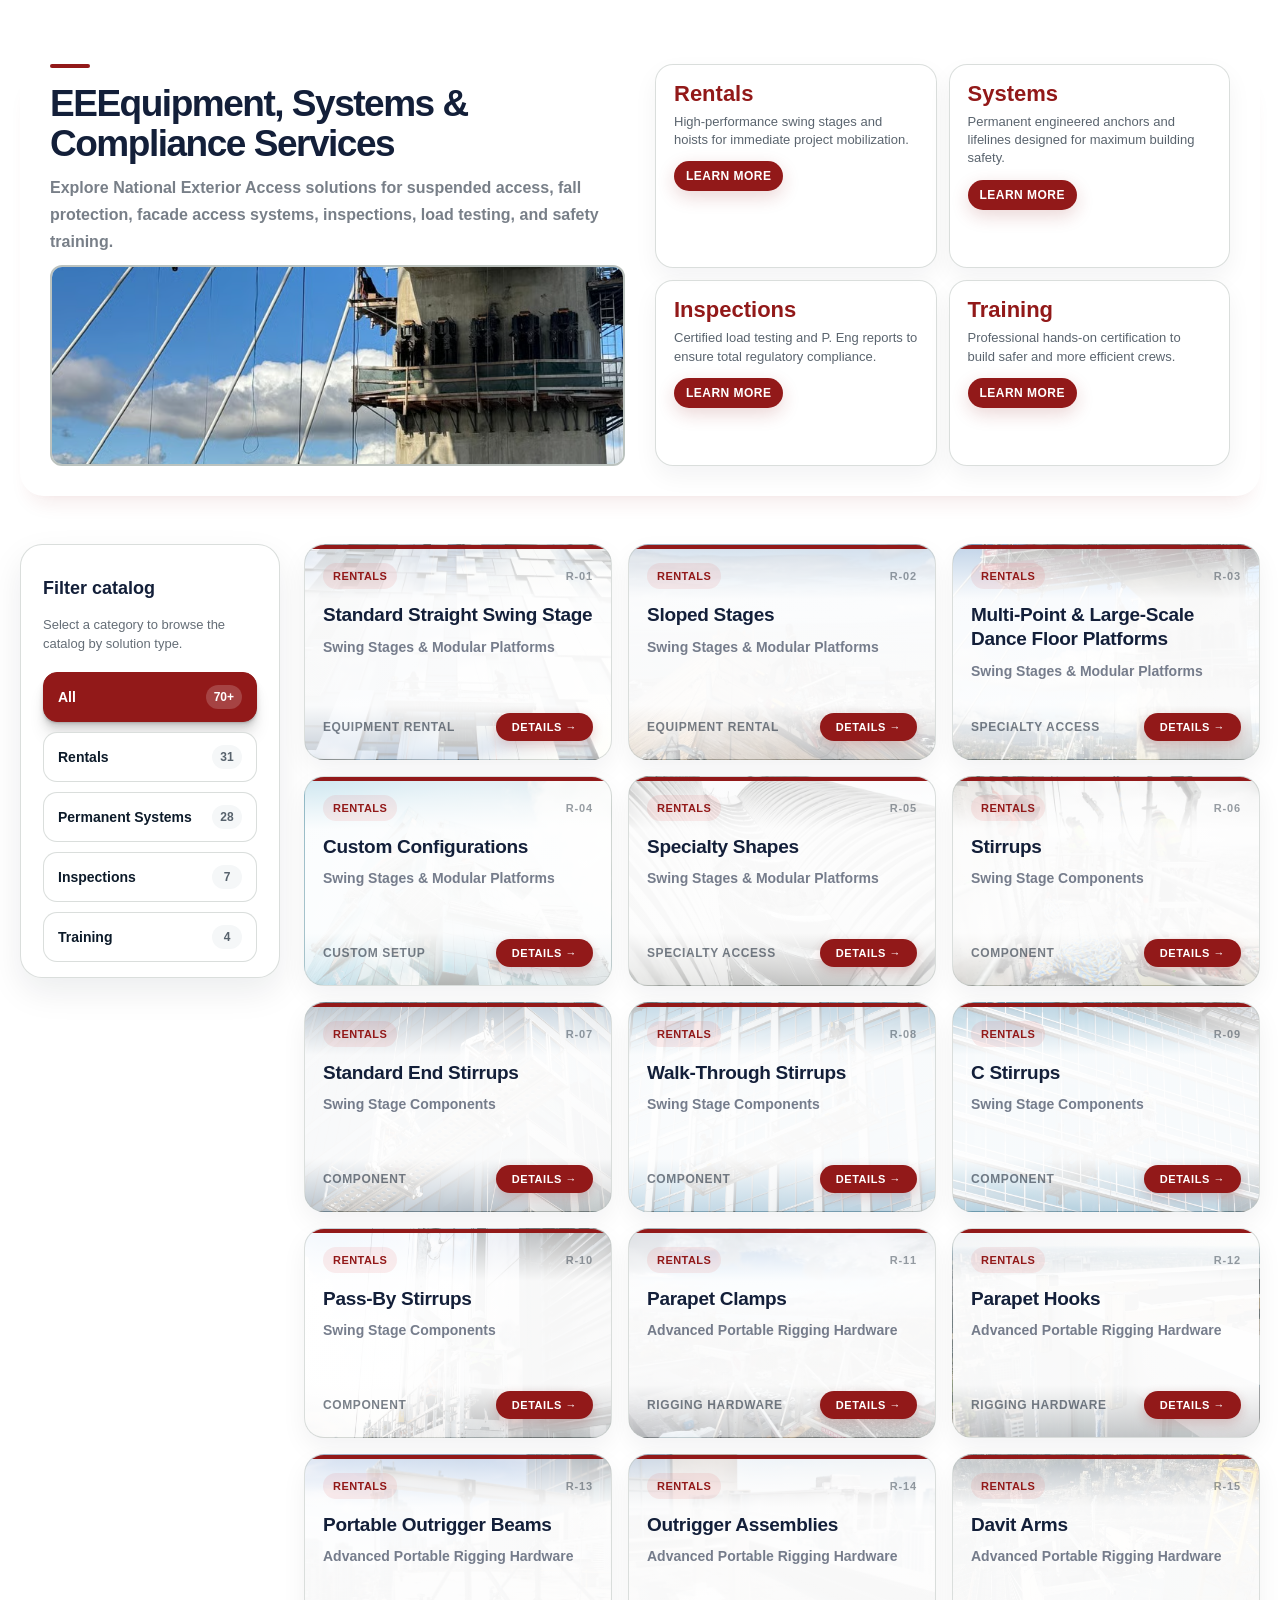
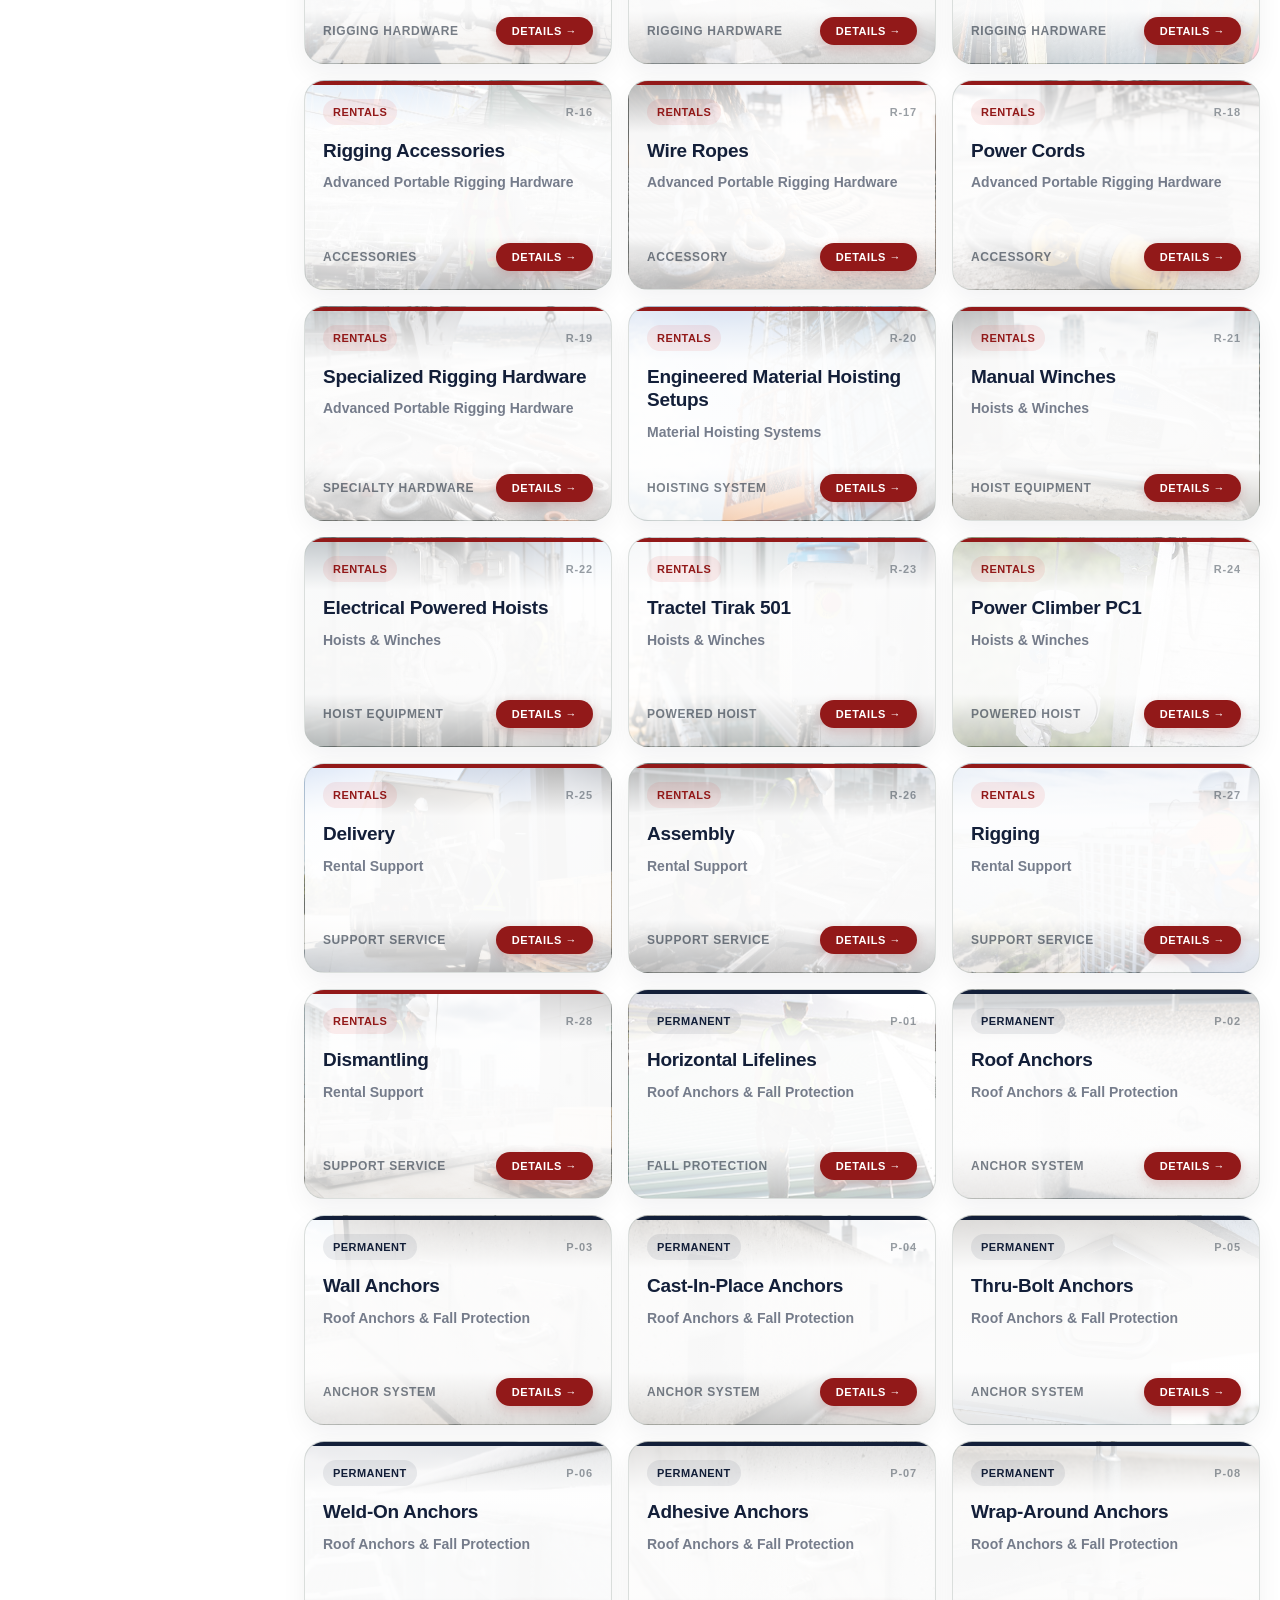
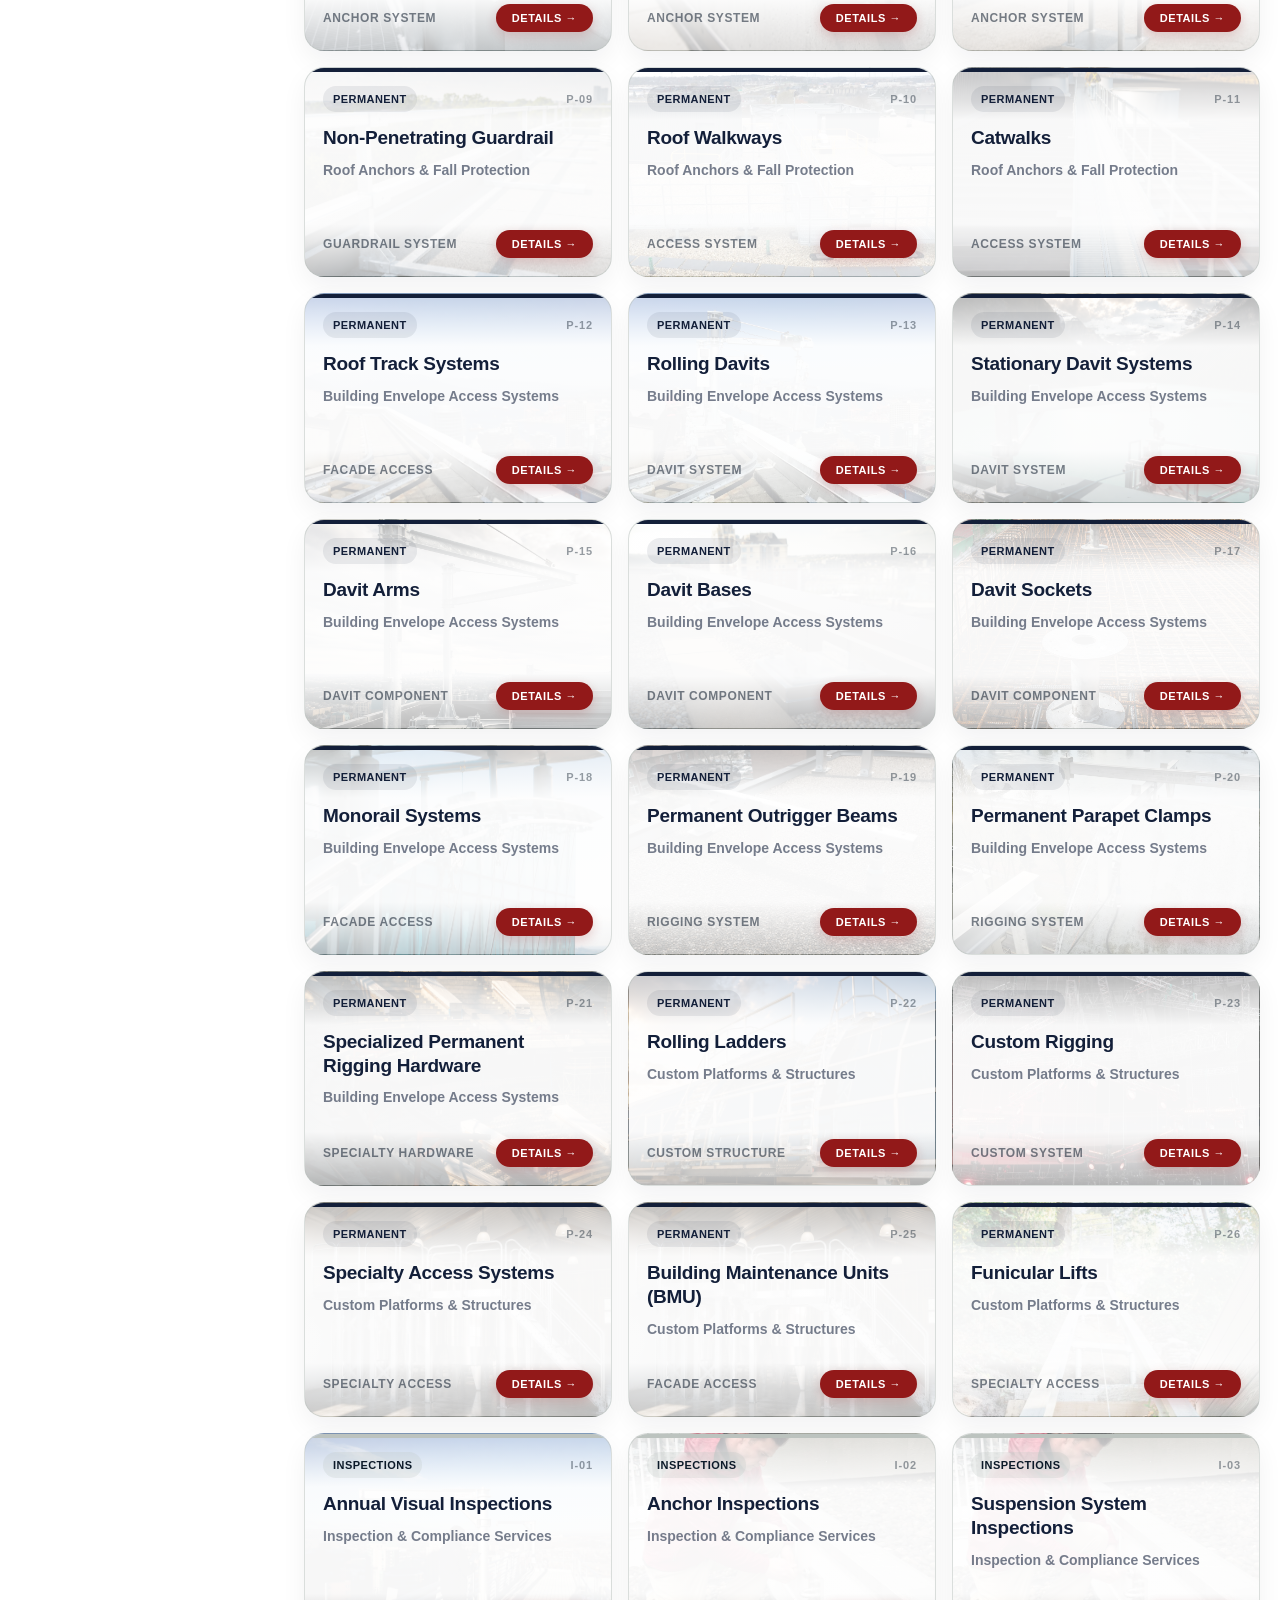
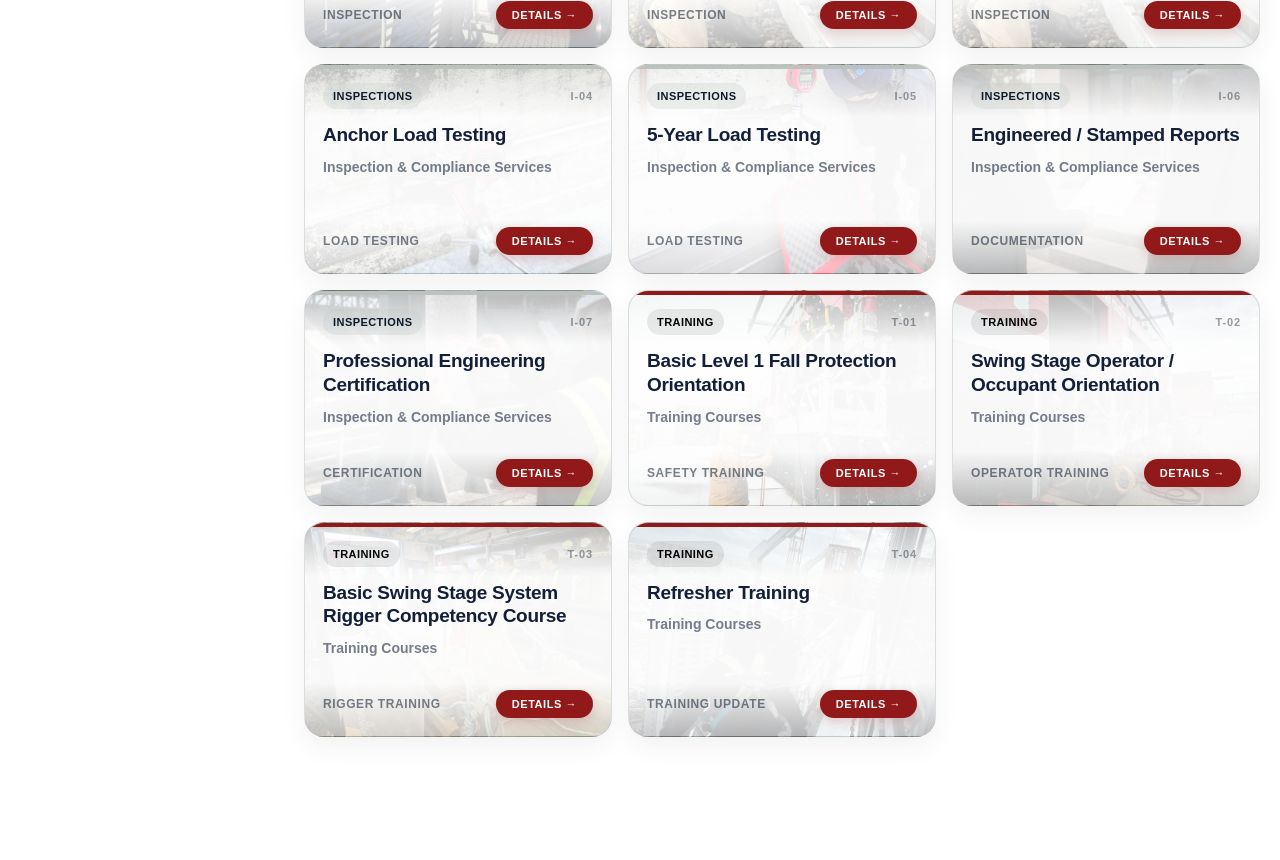
==== commit aaa4a177: "Just a test commit" ====
--- a/index.html
+++ b/index.html
@@ -1524,7 +1524,7 @@
 
     <div class="nea-catalog-header">
       <div>
-        <h2 class="nea-catalog-title">Equipment, Systems & Compliance Services</h2>
+        <h2 class="nea-catalog-title">EEEquipment, Systems & Compliance Services</h2>
         <p class="nea-catalog-description">
           Explore National Exterior Access solutions for suspended access, fall protection,
           facade access systems, inspections, load testing, and safety training.
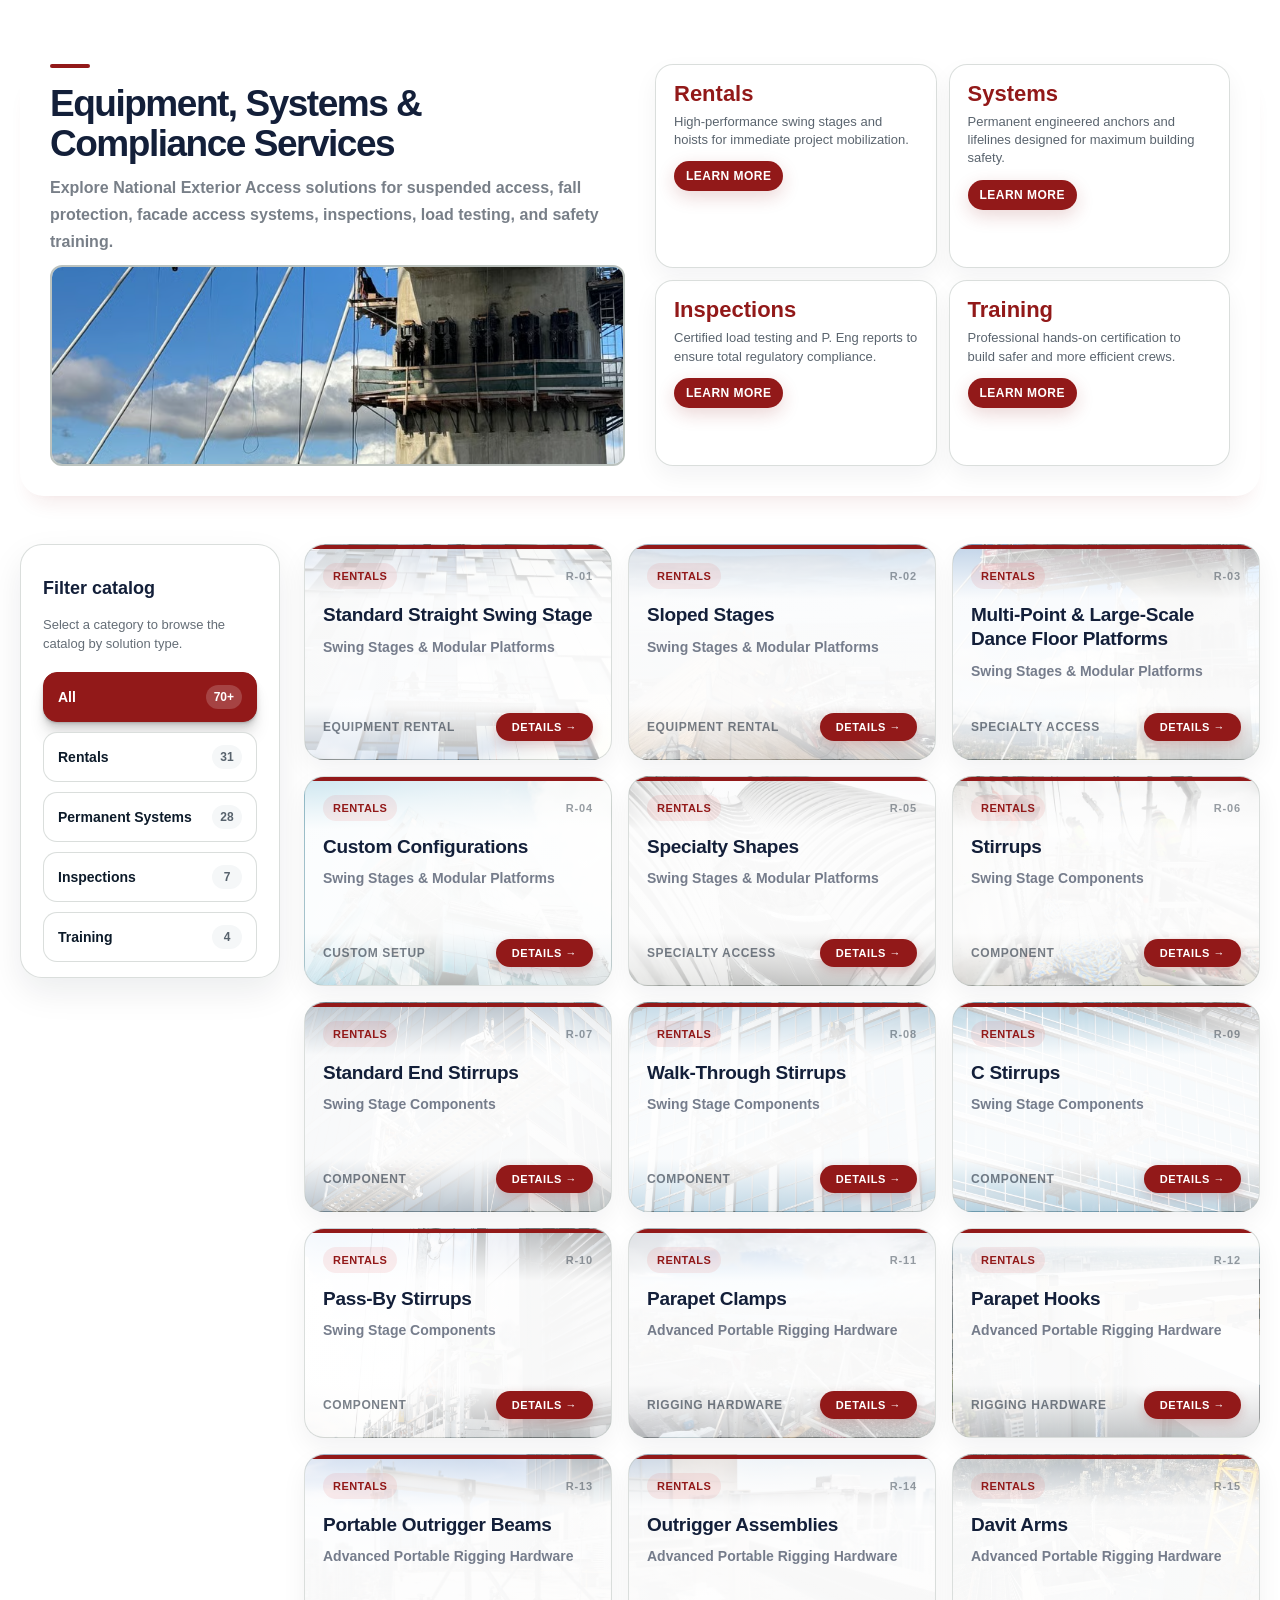
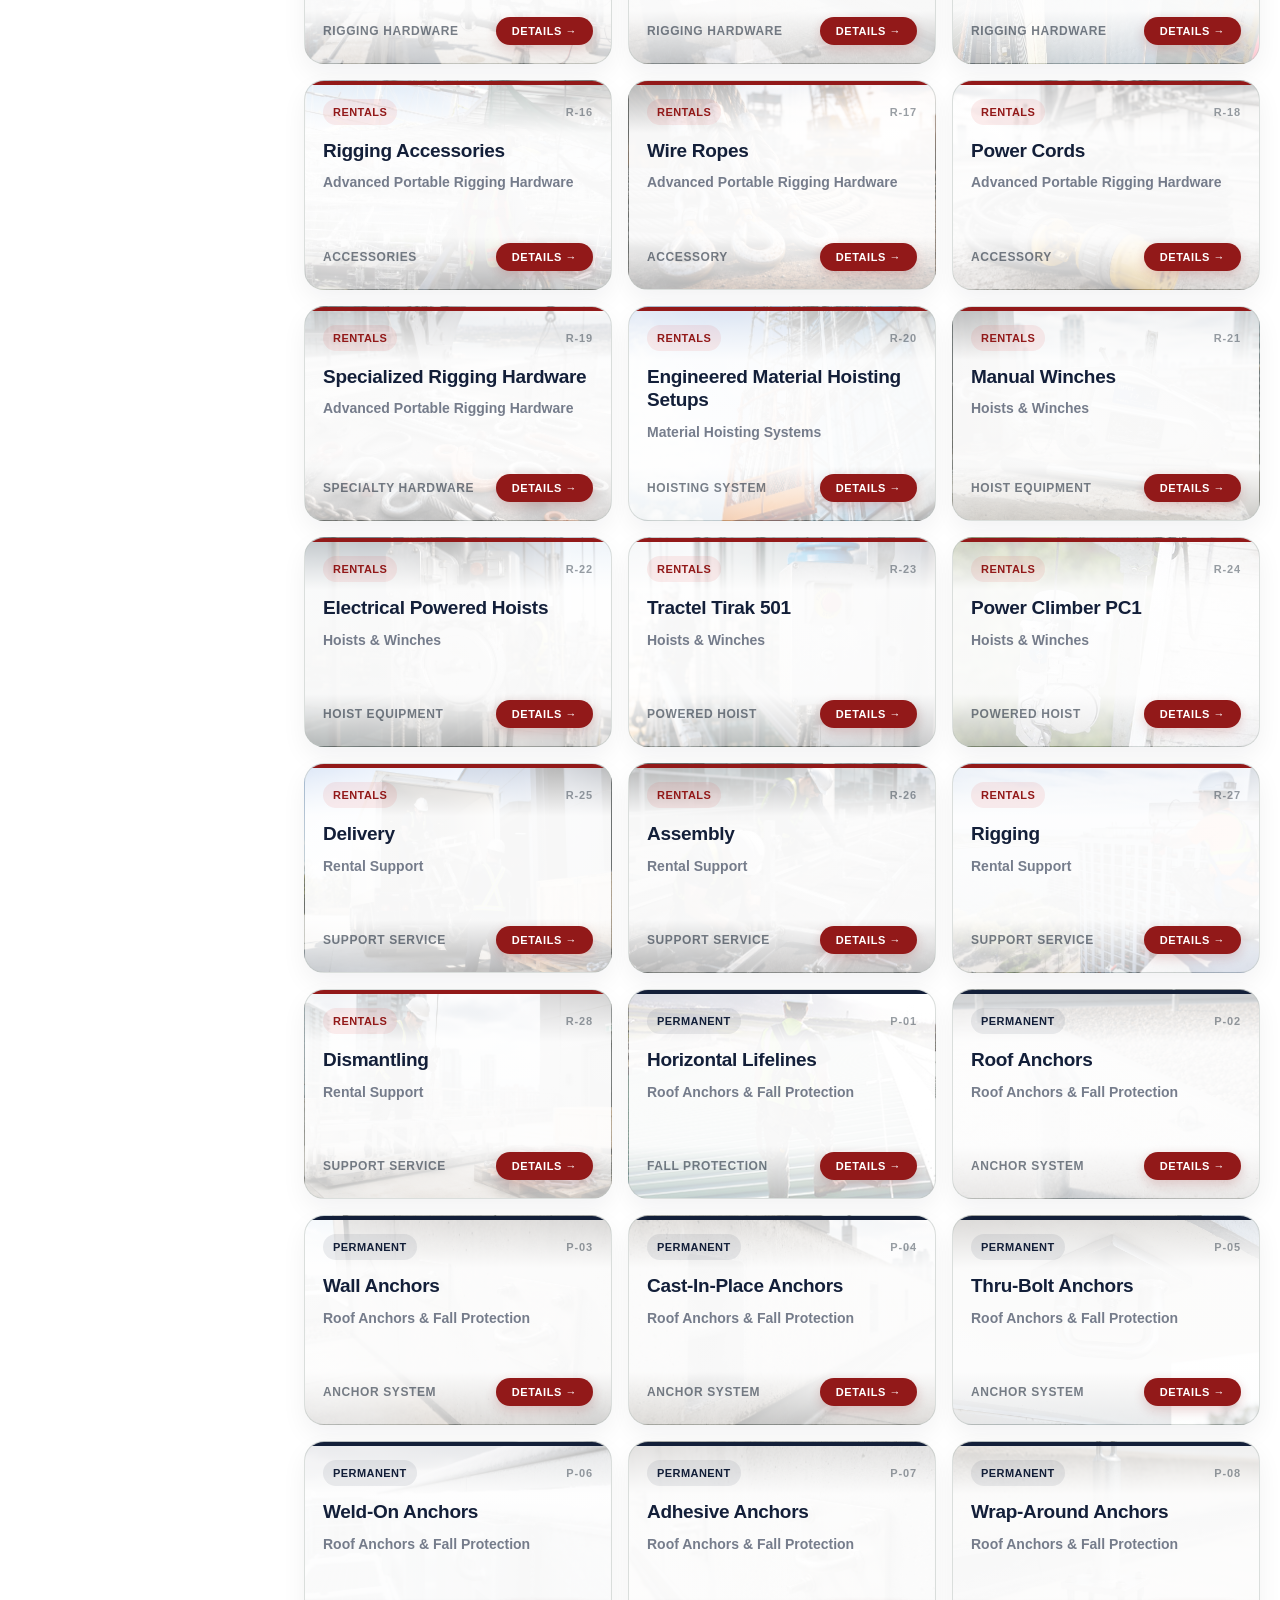
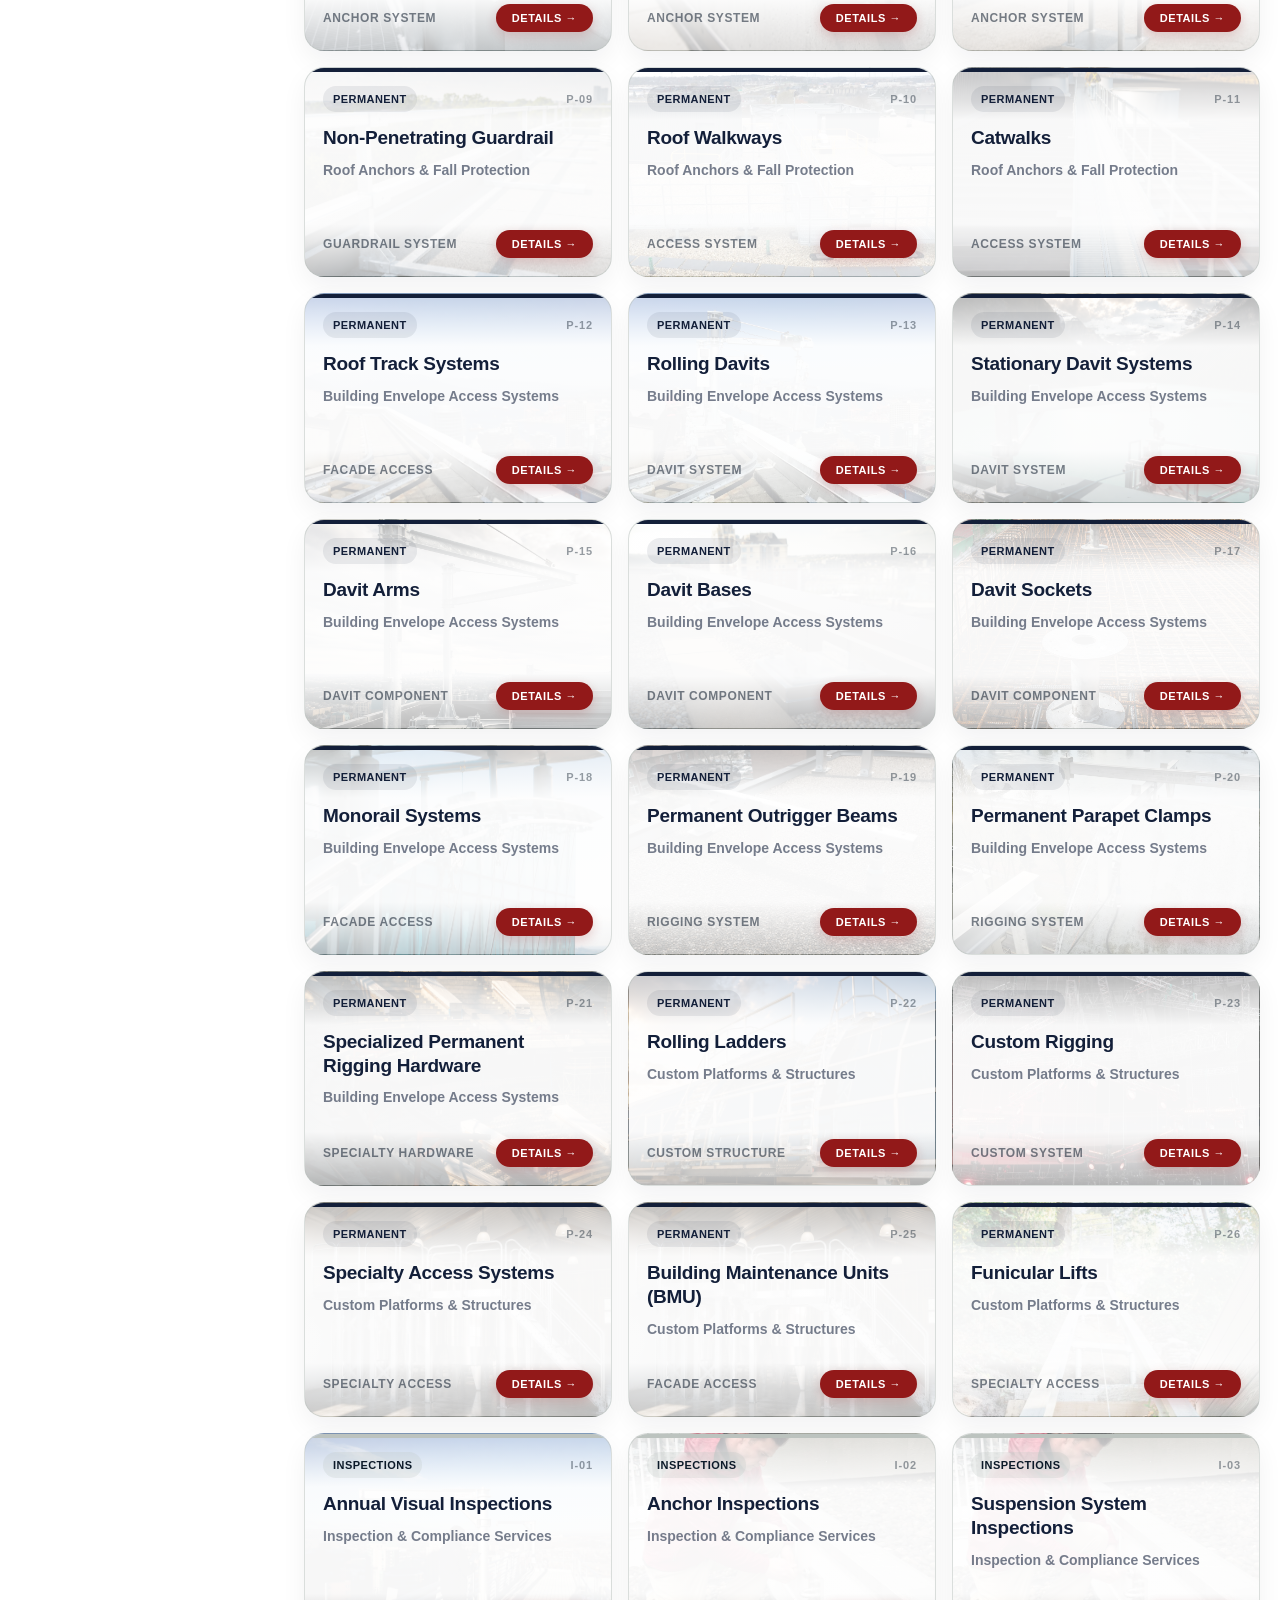
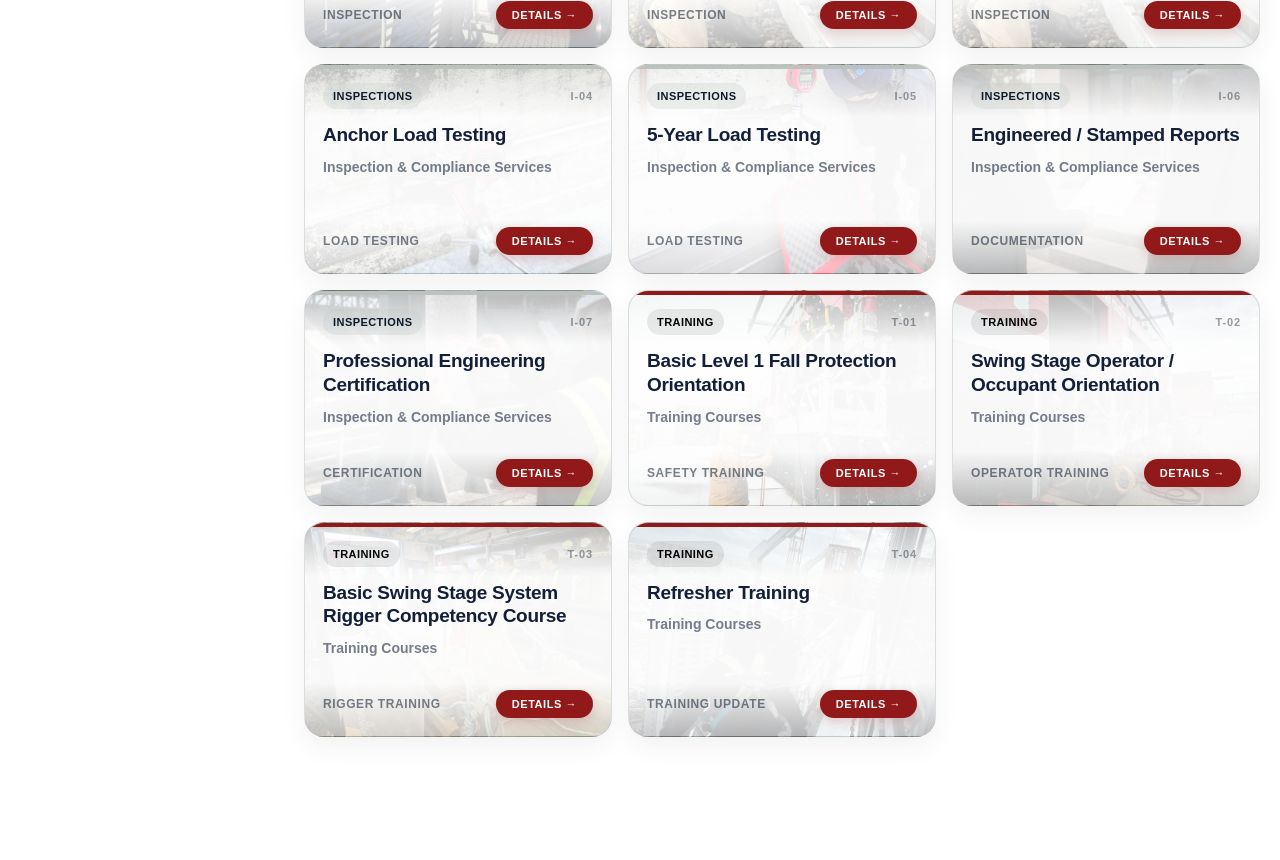
==== commit 499a254a: "Another test commit" ====
--- a/index.html
+++ b/index.html
@@ -10,9 +10,9 @@
 
 <!--[if gte mso 9]><xml>
 <mso:CustomDocumentProperties>
-<mso:_dlc_DocId msdt:dt="string">V2SHWS6XWX3N-912120017-808558</mso:_dlc_DocId>
-<mso:_dlc_DocIdItemGuid msdt:dt="string">692d1737-9a99-4c7f-8698-841bf458fbe2</mso:_dlc_DocIdItemGuid>
-<mso:_dlc_DocIdUrl msdt:dt="string">https://appriver3651013612.sharepoint.com/sites/SSIDocuments/_layouts/15/DocIdRedir.aspx?ID=V2SHWS6XWX3N-912120017-808558, V2SHWS6XWX3N-912120017-808558</mso:_dlc_DocIdUrl>
+<mso:_dlc_DocId msdt:dt="string">V2SHWS6XWX3N-912120017-809048</mso:_dlc_DocId>
+<mso:_dlc_DocIdItemGuid msdt:dt="string">9852d57f-0461-4080-8cee-4008575e87a8</mso:_dlc_DocIdItemGuid>
+<mso:_dlc_DocIdUrl msdt:dt="string">https://appriver3651013612.sharepoint.com/sites/SSIDocuments/_layouts/15/DocIdRedir.aspx?ID=V2SHWS6XWX3N-912120017-809048, V2SHWS6XWX3N-912120017-809048</mso:_dlc_DocIdUrl>
 </mso:CustomDocumentProperties>
 </xml><![endif]-->
 </head>
@@ -1524,7 +1524,7 @@
 
     <div class="nea-catalog-header">
       <div>
-        <h2 class="nea-catalog-title">EEEquipment, Systems & Compliance Services</h2>
+        <h2 class="nea-catalog-title">Equipment, Systems & Compliance Services</h2>
         <p class="nea-catalog-description">
           Explore National Exterior Access solutions for suspended access, fall protection,
           facade access systems, inspections, load testing, and safety training.
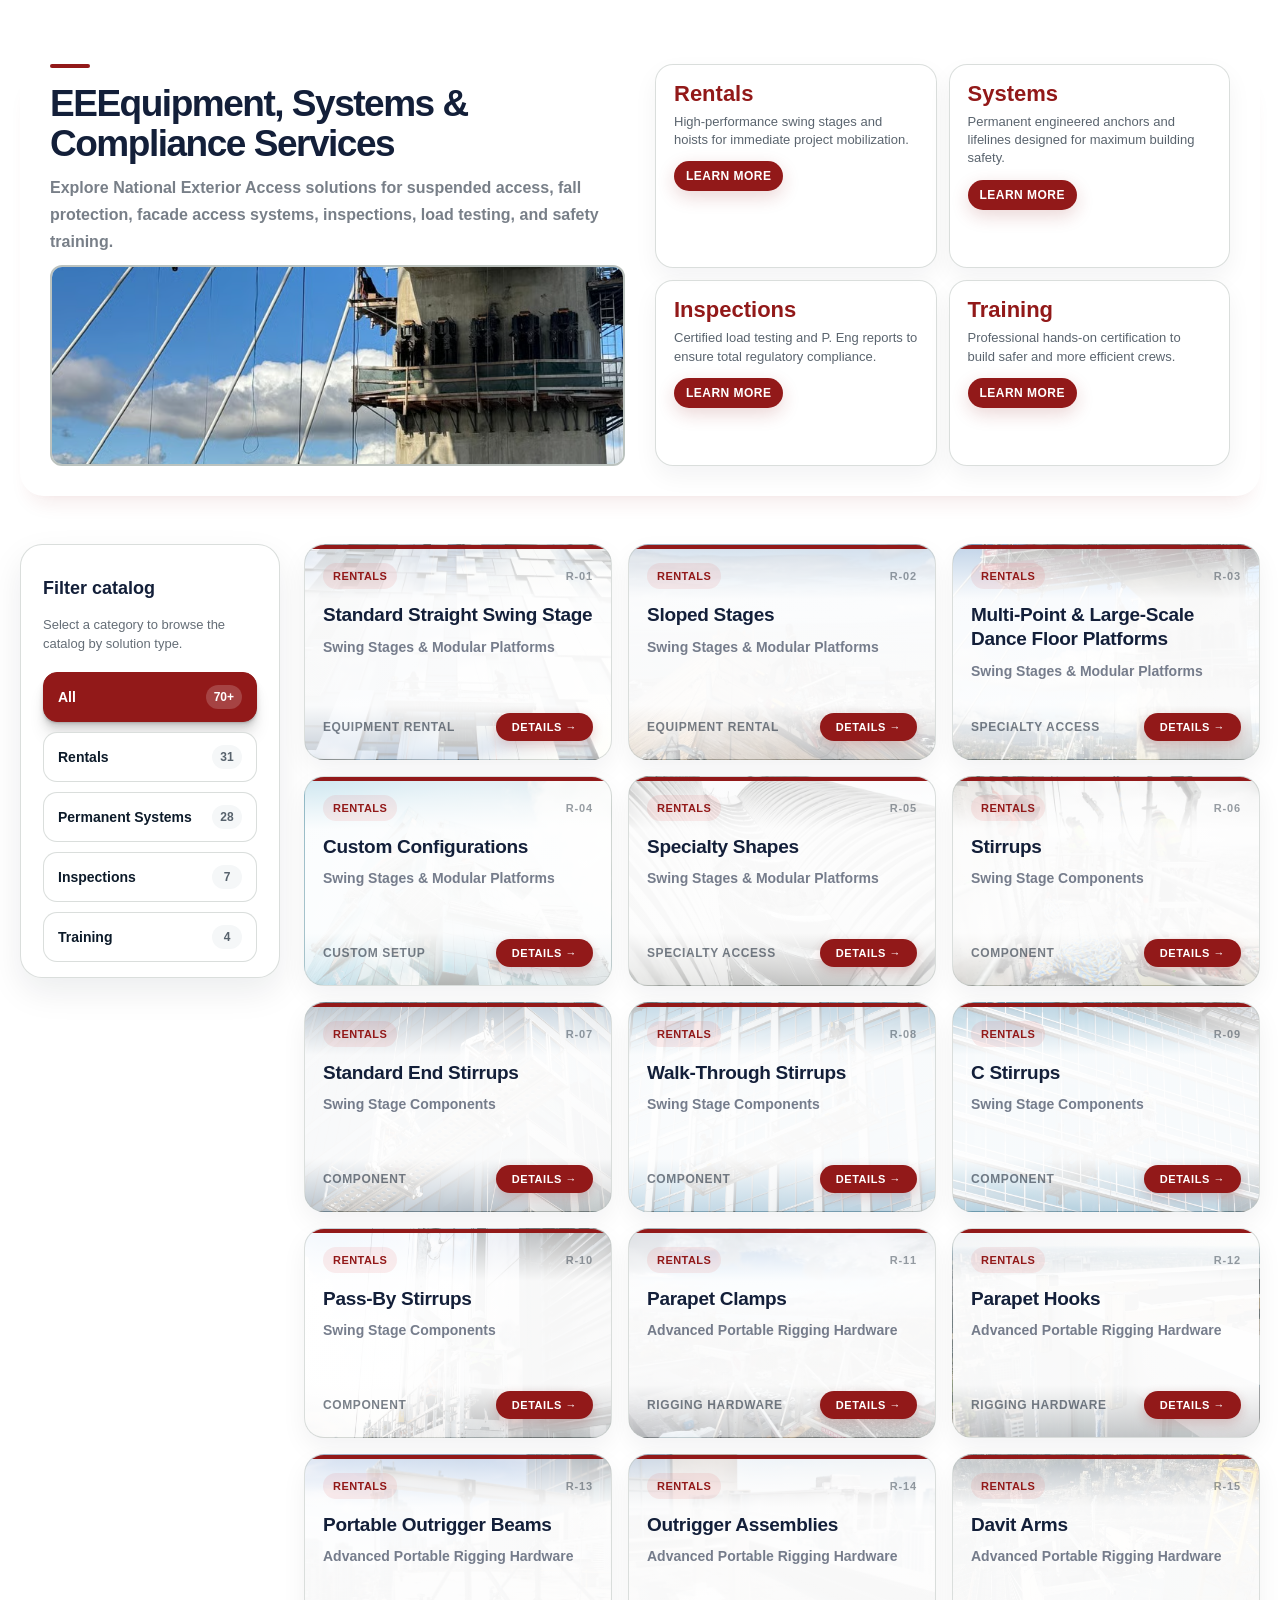
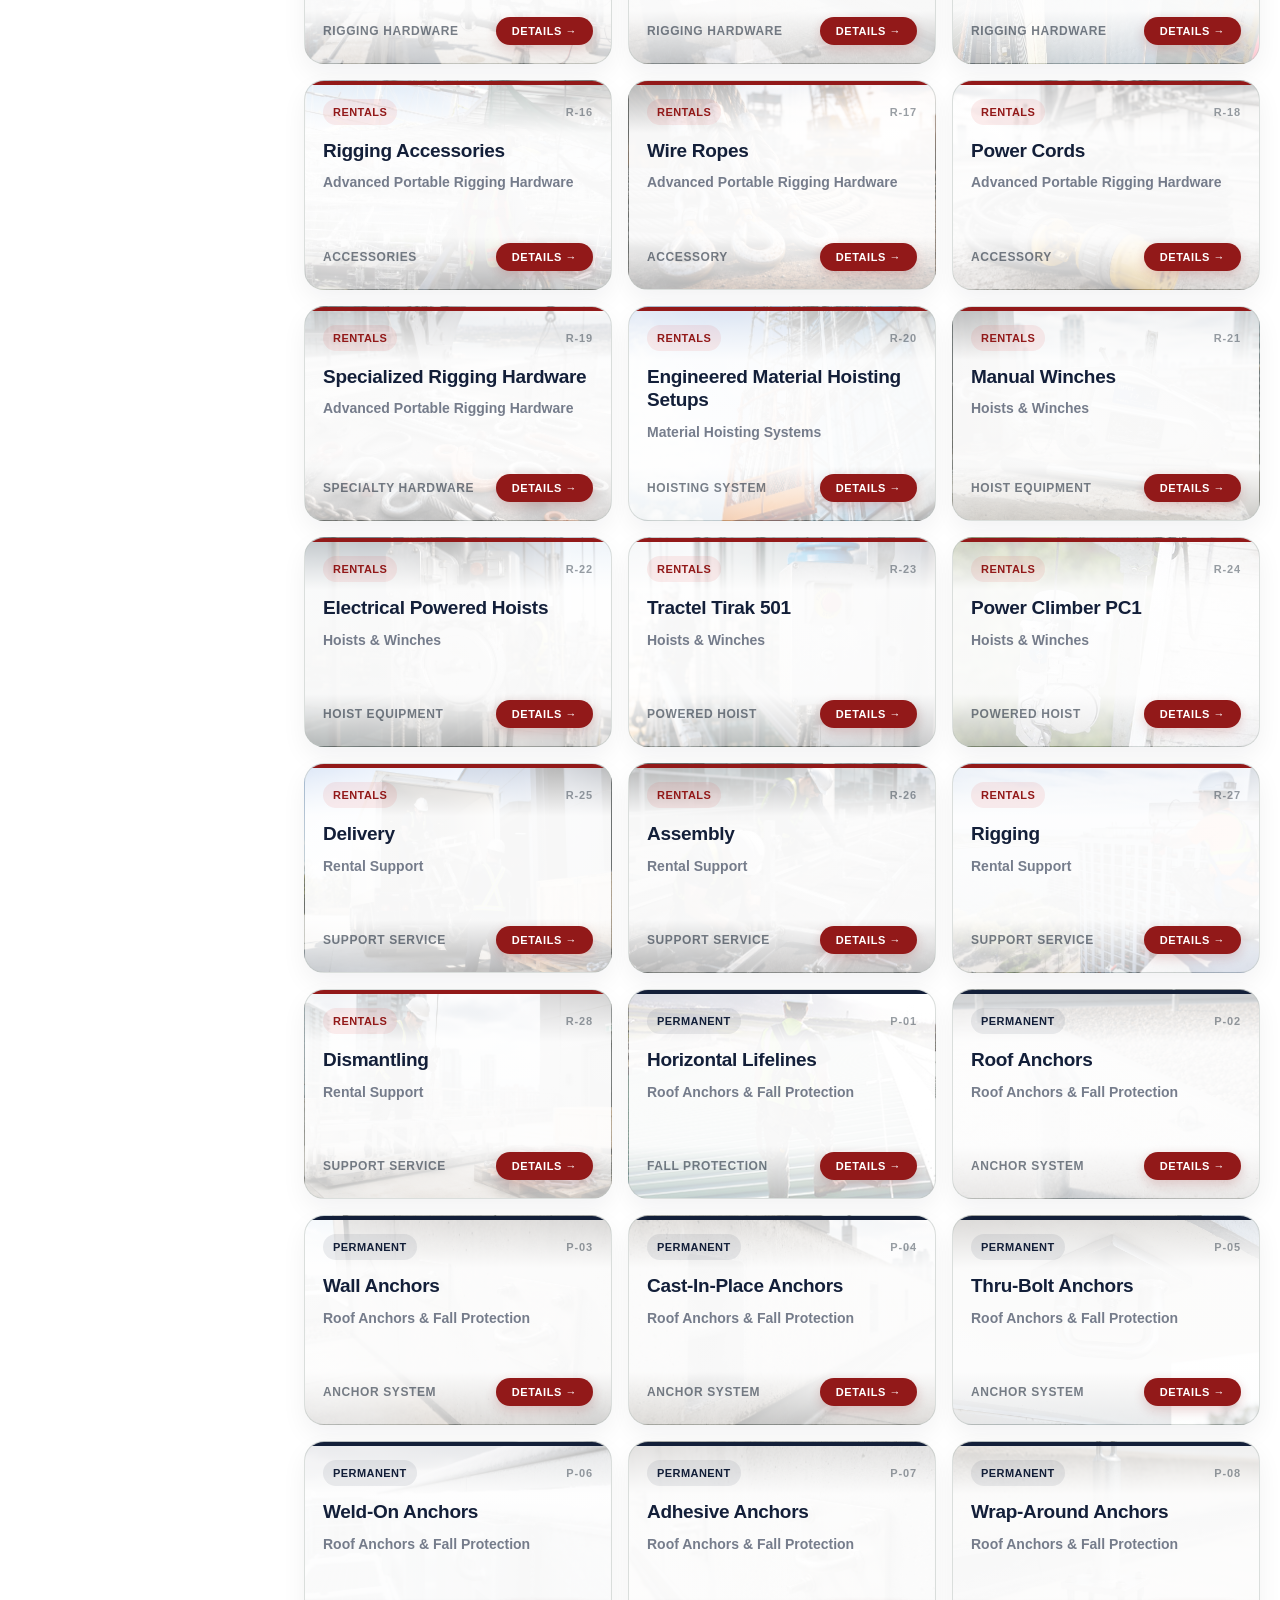
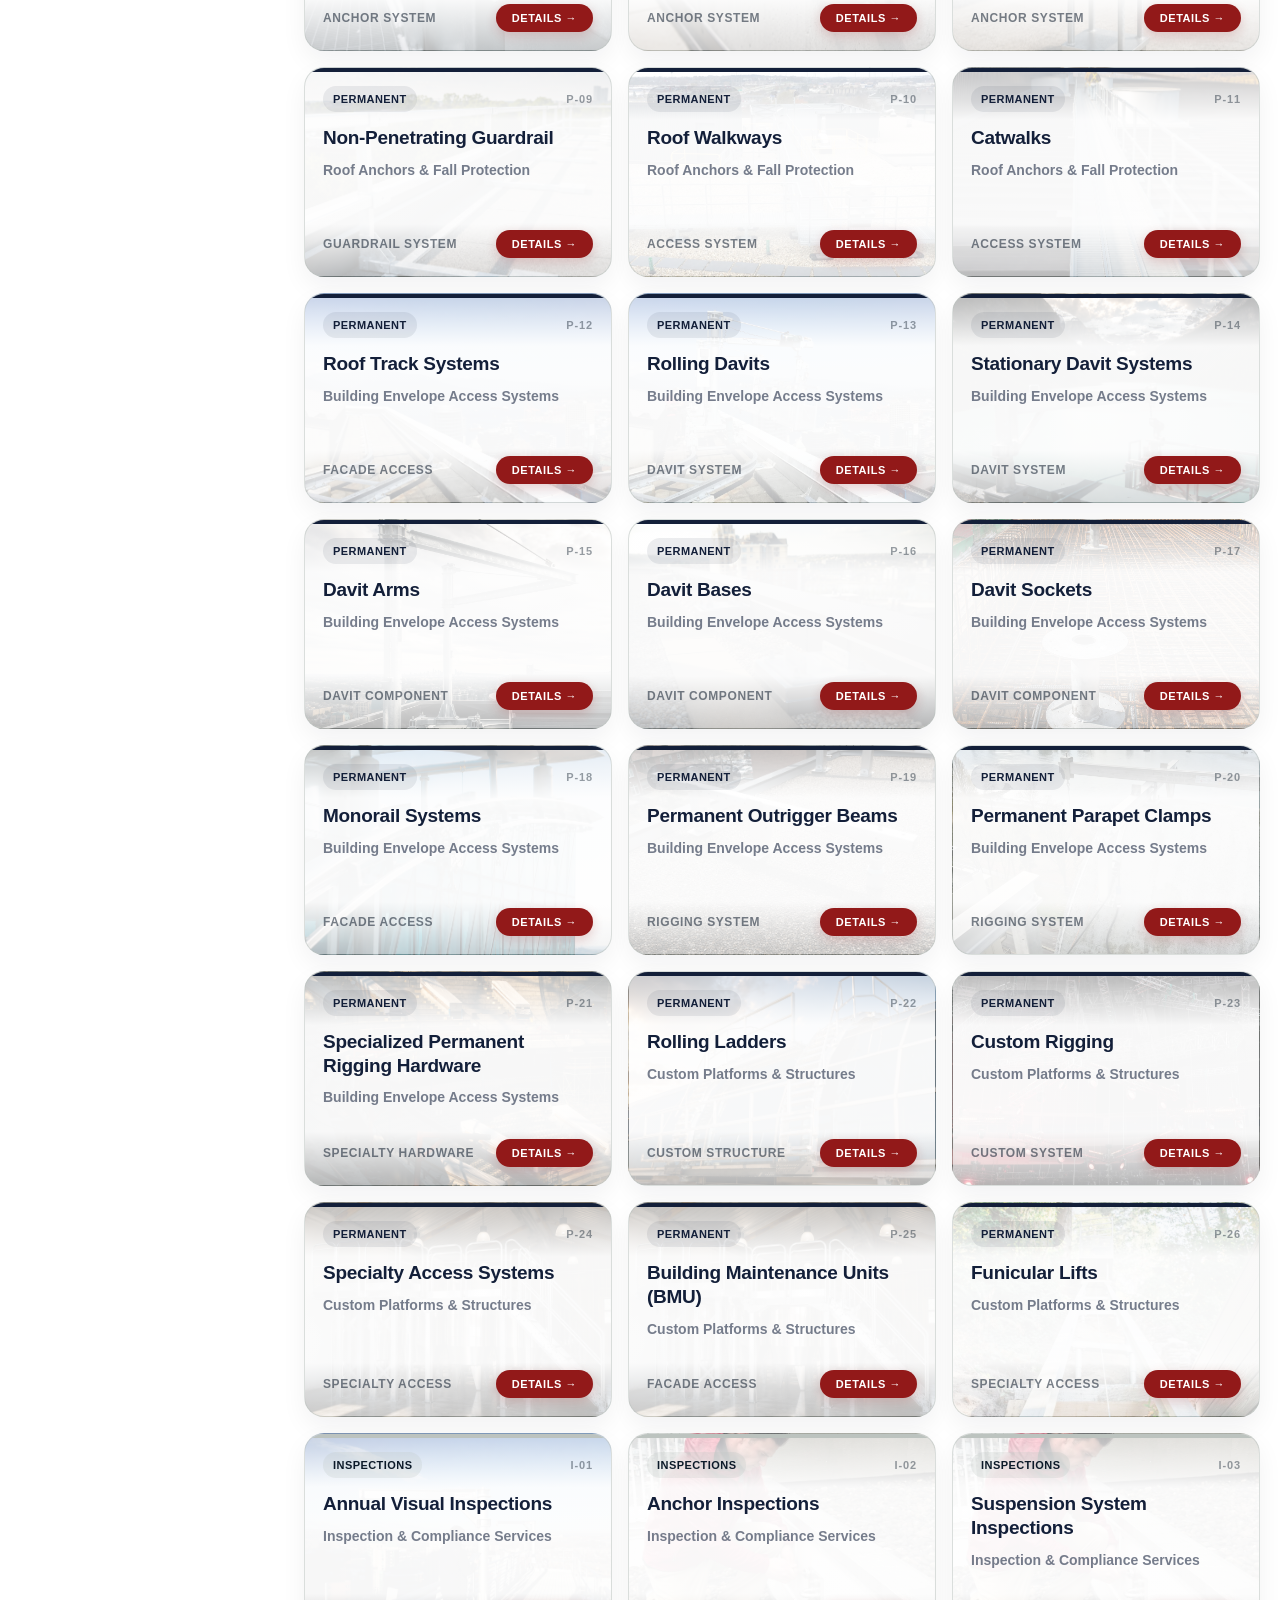
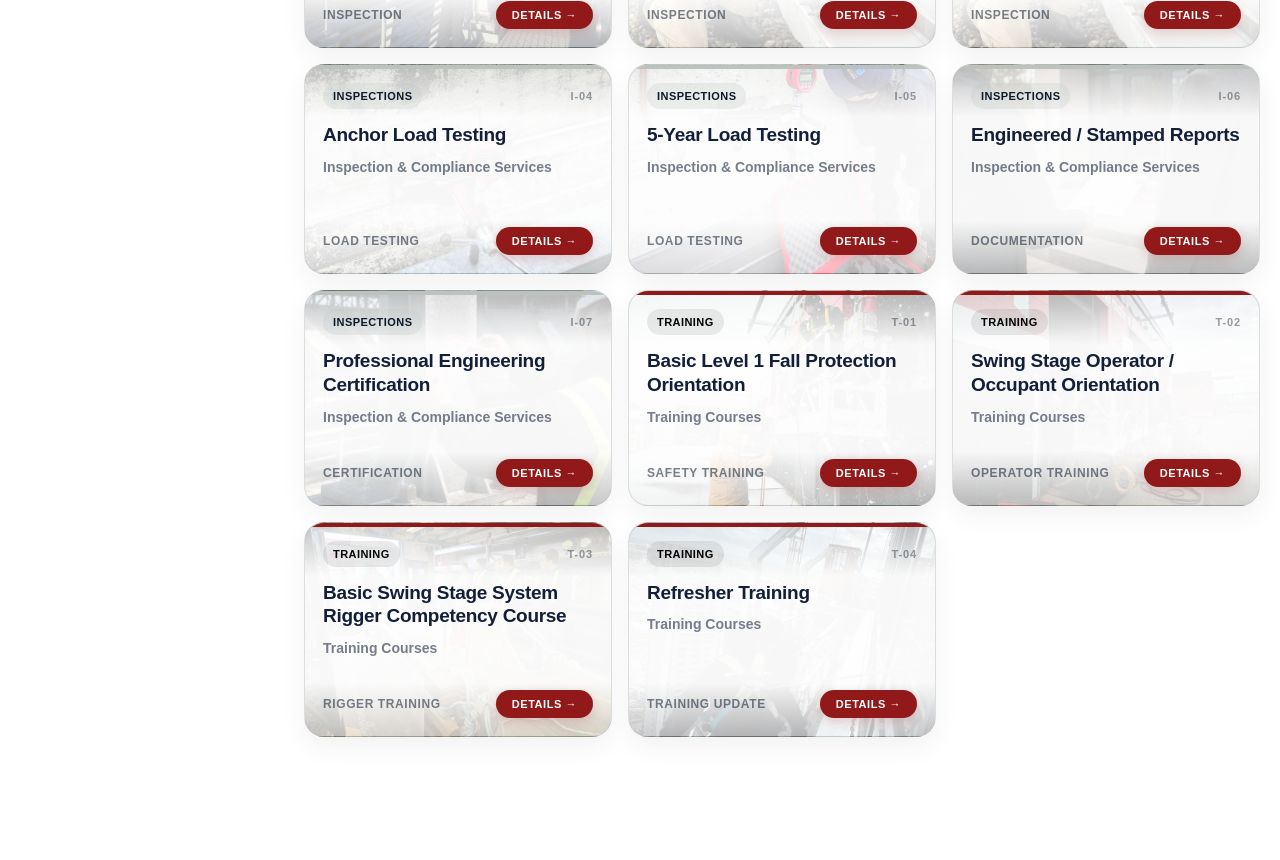
==== commit 11ea93a4: "TEST FOR HOSTINGER" ====
--- a/index.html
+++ b/index.html
@@ -1524,7 +1524,7 @@
 
     <div class="nea-catalog-header">
       <div>
-        <h2 class="nea-catalog-title">Equipment, Systems & Compliance Services</h2>
+        <h2 class="nea-catalog-title">EEEquipment, Systems & Compliance Services</h2>
         <p class="nea-catalog-description">
           Explore National Exterior Access solutions for suspended access, fall protection,
           facade access systems, inspections, load testing, and safety training.
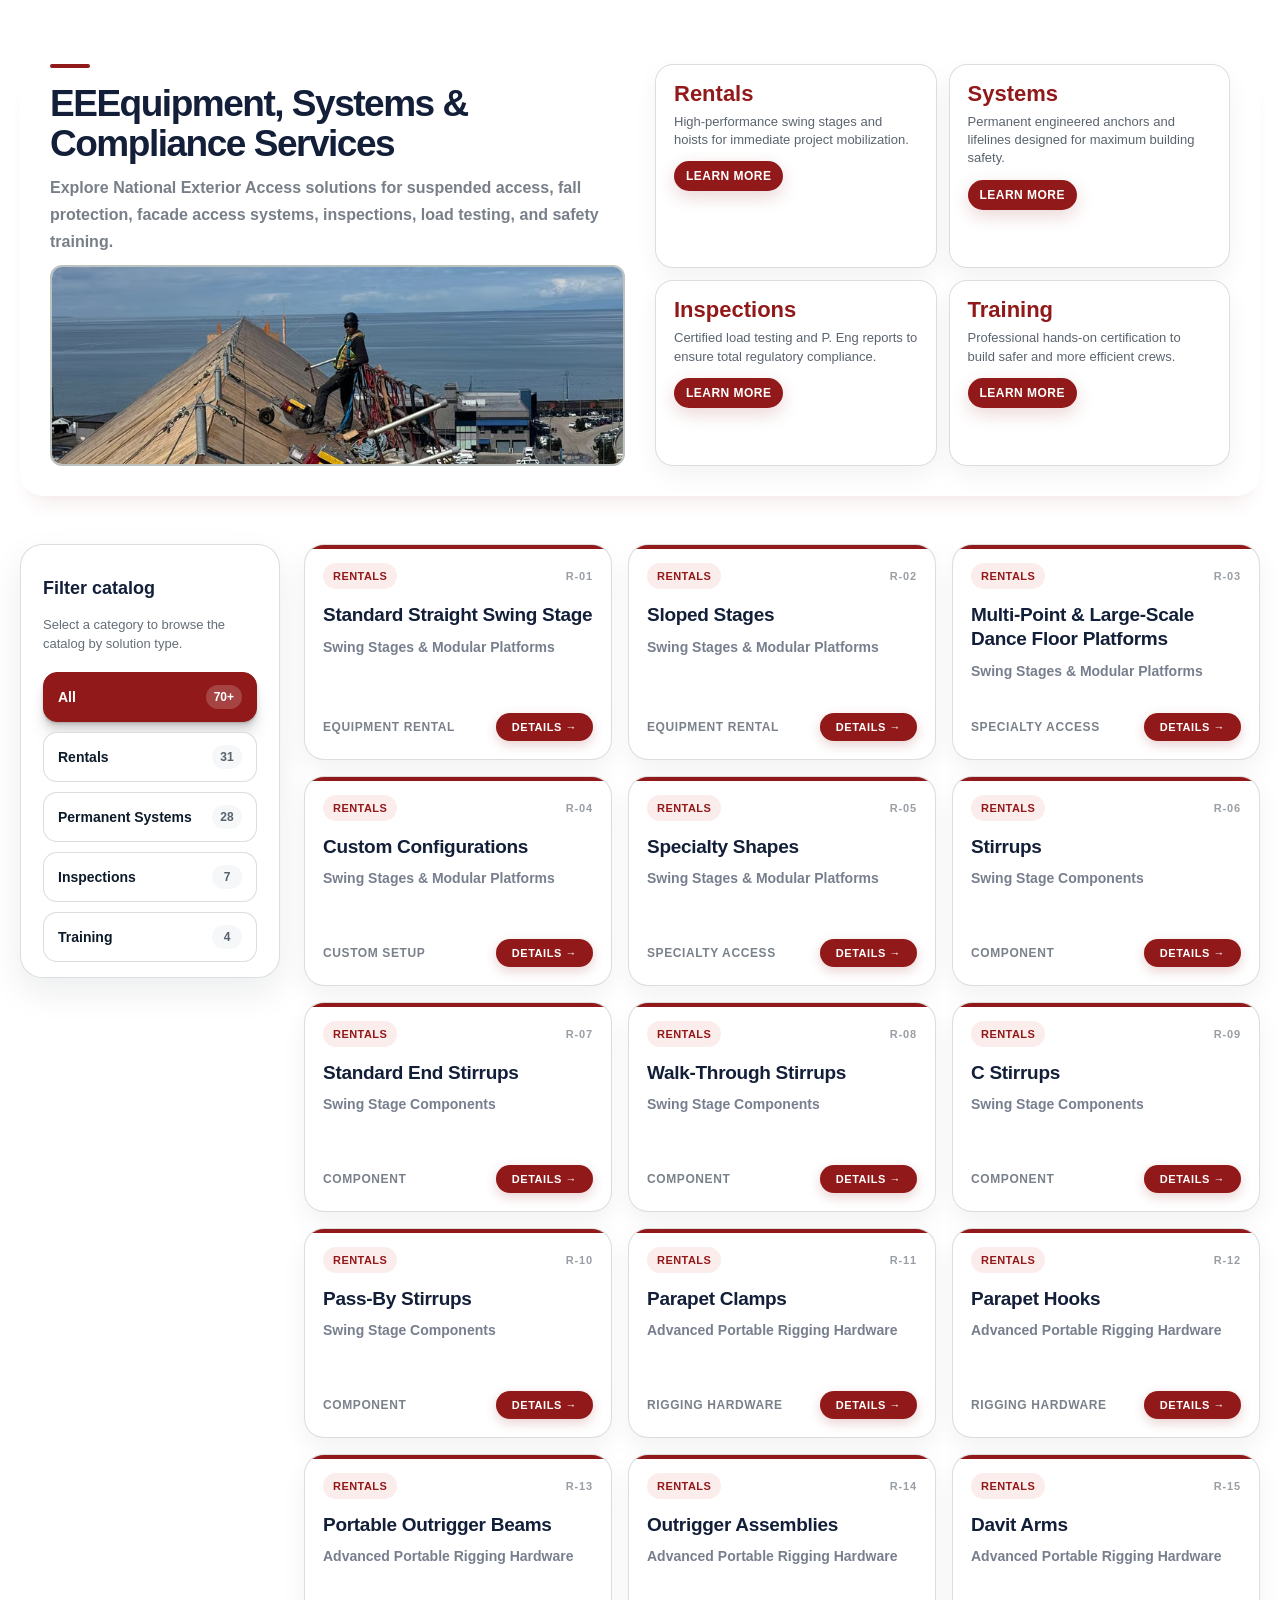
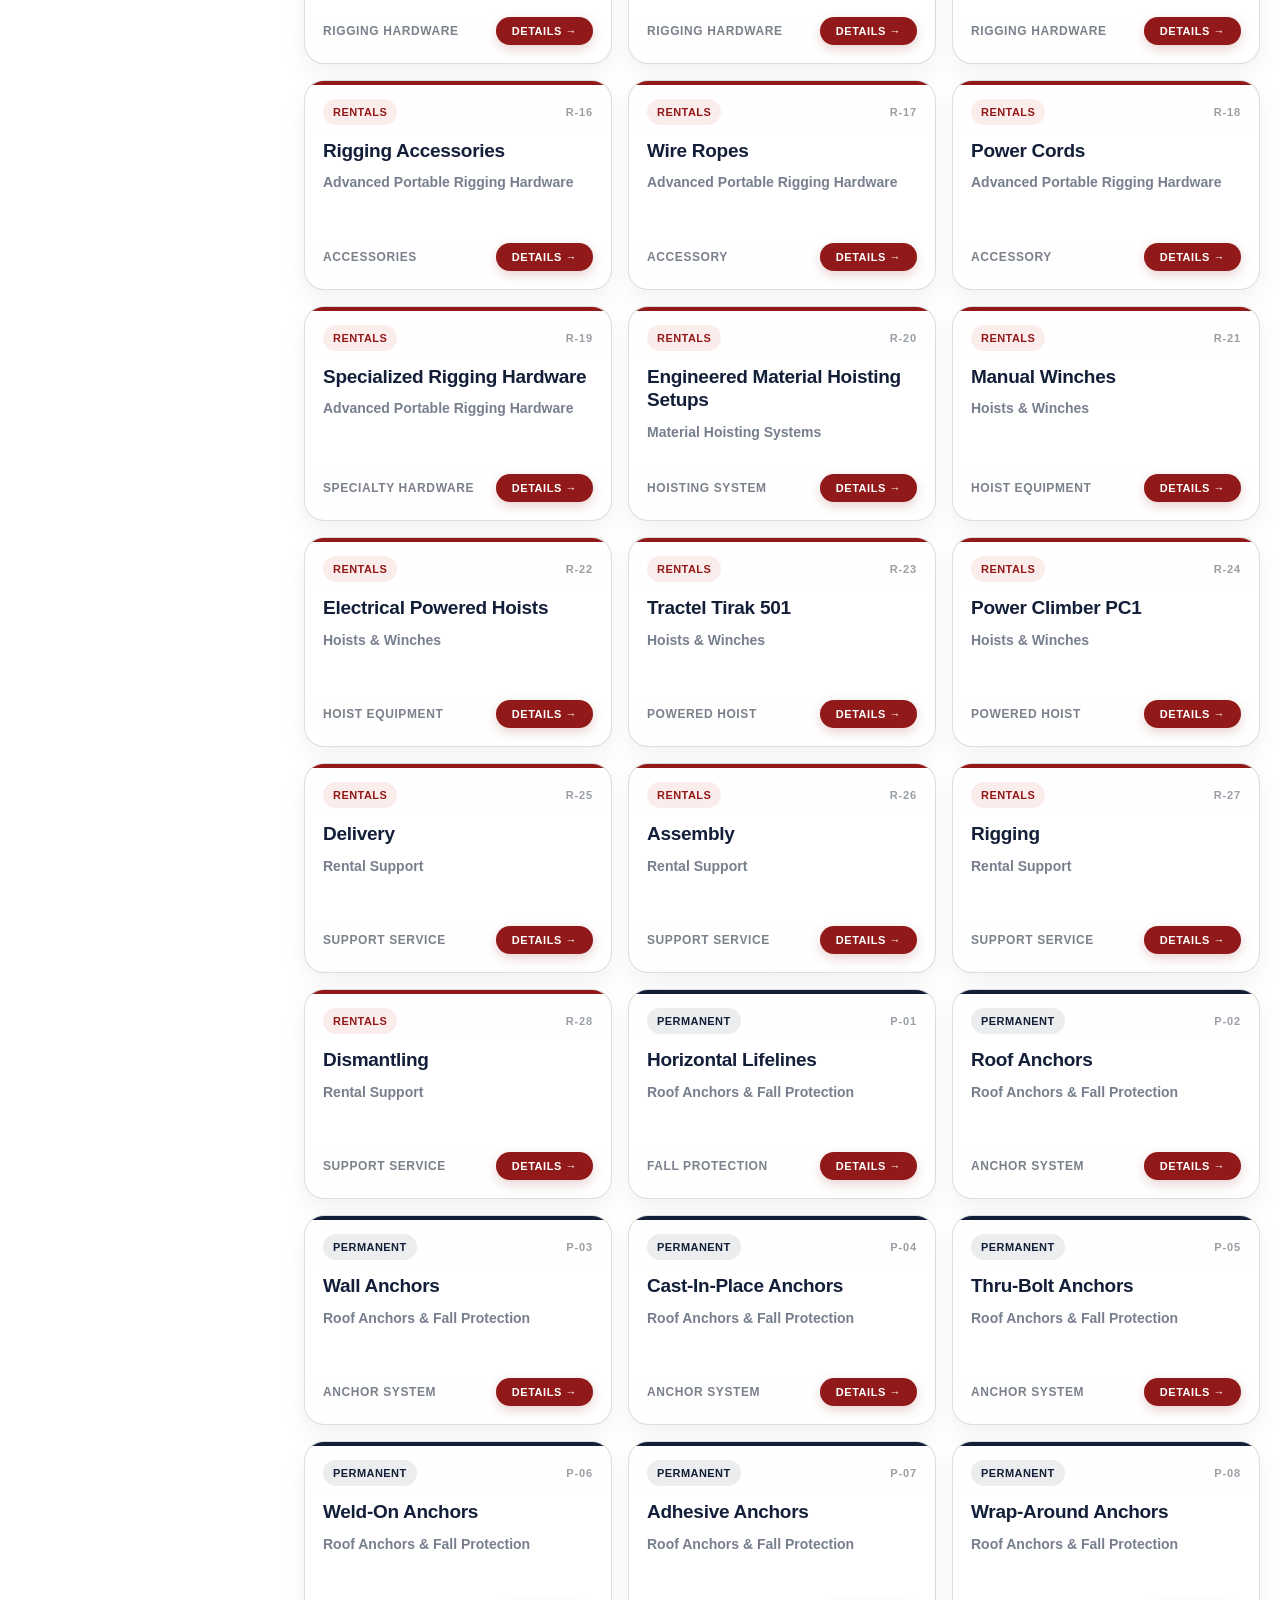
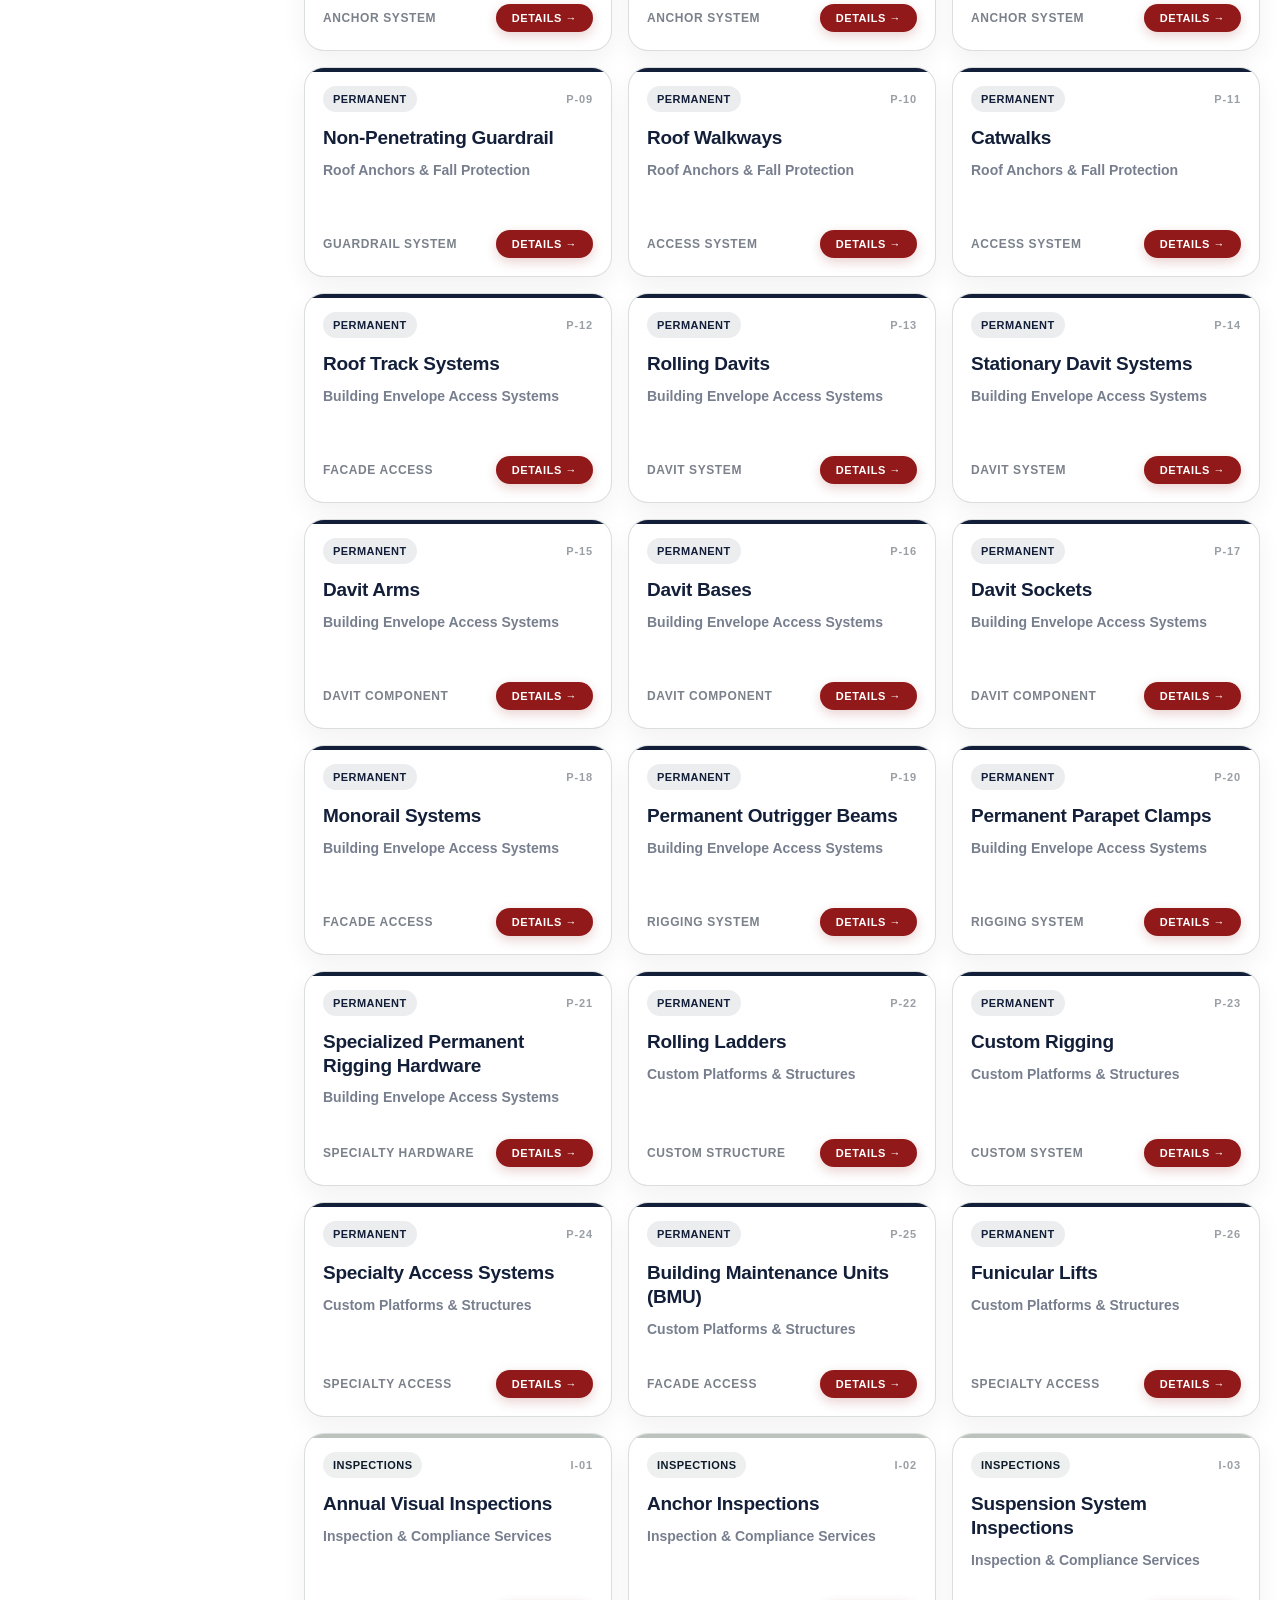
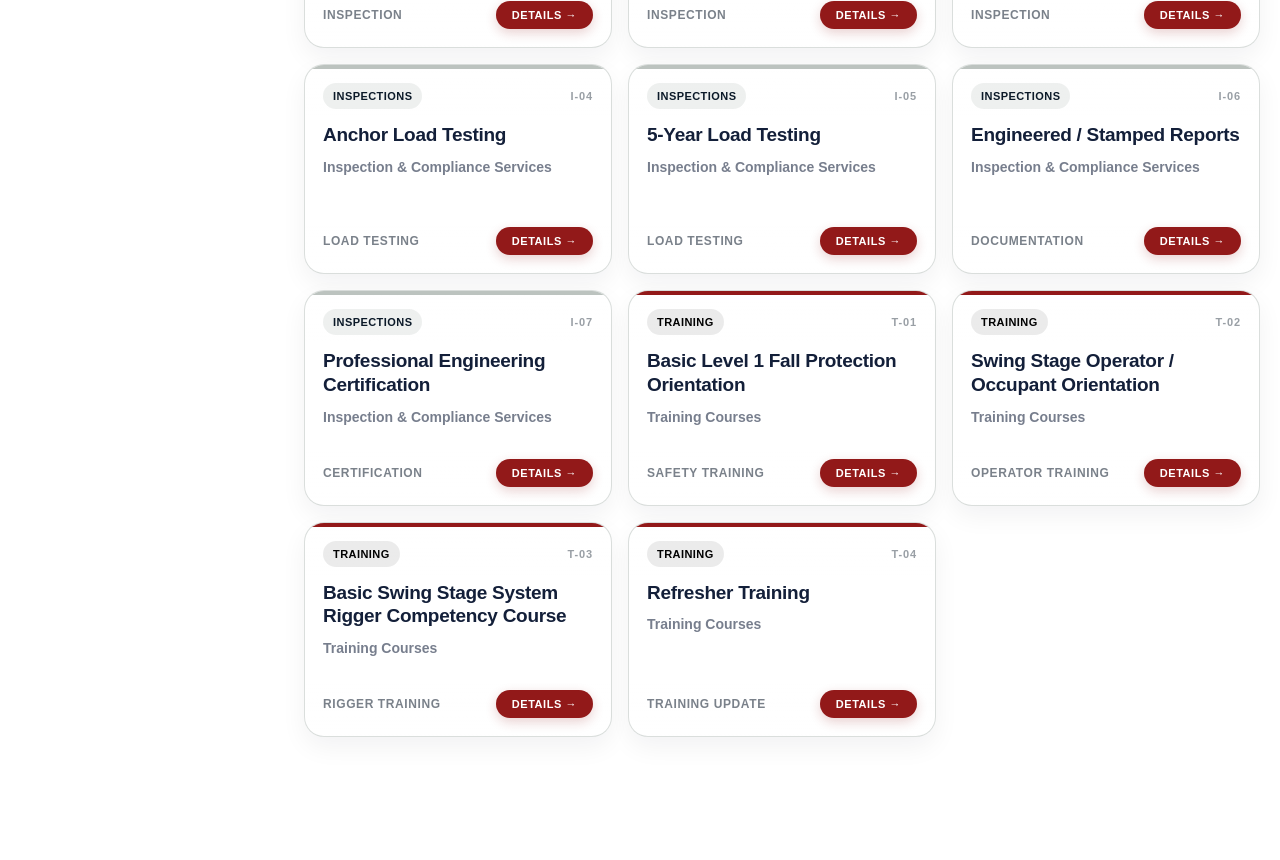
==== commit dcd339a0: "1st real commit" ====
--- a/index.html
+++ b/index.html
@@ -3,10 +3,10 @@
 <head>
     <meta charset="UTF-8">
     <meta name="viewport" content="width=device-width, initial-scale=1.0">
+
     <title>Our Catalog</title>
 
-    <style>
-    </style>
+    <link rel="stylesheet" href="css/catalog.css">
 
 <!--[if gte mso 9]><xml>
 <mso:CustomDocumentProperties>
@@ -18,1508 +18,7 @@
 </head>
 
 <body>
-    <!-- National Exterior Access catalog section, HTML + CSS only -->
 <section class="nea-catalog-section">
-  <style>
-    :root {
-      --nea-red-dark: #921919;
-      --nea-red-main: #921919;
-      --nea-red-alt: #C5132F;
-      --nea-black: #020202;
-      --nea-navy: #0C1A29;
-      --nea-blue-dark: #131F39;
-      --nea-gray: #BCC3BF;
-      --nea-light: #F5F7F8;
-      --nea-white: #FFFFFF;
-      --nea-border: rgba(188, 195, 191, 0.55);
-      --nea-shadow: 0 14px 34px rgba(12, 26, 41, 0.08);
-    }
-
-    body {
-      font-family: Arial, Helvetica, sans-serif;
-      color: var(--nea-navy);
-      margin: 0;
-    }
-
-
-    .nea-catalog-section {
-      width: 100%;
-      box-sizing: border-box;
-      padding: 64px 20px;
-      background: #ffffff;
-      color: var(--nea-navy);
-    }
-
-    .nea-catalog-section * {
-      box-sizing: border-box;
-    }
-
-    .nea-catalog-container {
-      max-width: 1240px;
-      margin: 0 auto;
-    }
-
-    /* .nea-catalog-header {
-      display: grid;
-      grid-template-columns: 1.1fr 0.9fr;
-      gap: 32px;
-      align-items: start;
-      margin-bottom: 34px;
-    } */
-     
-
-      /* Enhanced Header Container */
-      .nea-catalog-header {
-        display: grid;
-        /* Explicit grid areas: main (title+desc), summary (right column spanning rows), slider (below main)
-           This guarantees placement regardless of DOM insertion order. */
-        grid-template-columns: 1fr 1fr;
-        grid-template-rows: auto auto;
-        grid-template-areas:
-          "main summary"
-          "slider summary";
-        row-gap: 0px;
-        column-gap: 30px;
-        margin-bottom: 48px;
-        width: 100%;
-        padding-left: 30px;
-        padding-right: 30px;
-        padding-bottom: 30px;
-        
-        box-shadow:
-          0 8px 10px -10px rgba(146, 25, 25, 0.041),
-          0 16px 22px -12px rgba(146, 25, 25, 0.11);
-        border-radius: 24px;
-      }
-
-      /* Assign the left column content (title + description) to the 'main' area */
-      .nea-catalog-header > div:first-child {
-        grid-area: main;
-      }
-
-      /* Header image slider styles */
-      .nea-header-slider {
-        width: 100%;
-        overflow: hidden;
-        margin-top: 0px;
-        border: 2px solid var(--nea-gray);
-        border-radius: 12px;
-        position: relative;
-        isolation: isolate;
-        background: var(--nea-light);
-      }
-
-      .nea-header-slider::after {
-        content: "";
-        position: absolute;
-        inset: 0;
-        z-index: 2;
-        background: linear-gradient(90deg, transparent 0%, rgba(255, 255, 255, 0.16) 48%, transparent 52%);
-        background-size: 220% 100%;
-        background-position: 120% 0;
-        background-repeat: no-repeat;
-        animation: nea-slider-calibration 4s ease-in-out infinite;
-        pointer-events: none;
-      }
-
-      /* Place the slider explicitly into the 'slider' grid area in the left column */
-      .nea-catalog-header > .nea-header-slider {
-        grid-area: slider;
-      }
-
-      .nea-slider-track {
-        display: flex;
-        transition: transform 0.6s ease;
-        will-change: transform;
-      }
-
-      .nea-slide {
-        flex: 0 0 100%;
-        height: 100%;
-        position: relative;
-        overflow: hidden;
-      }
-
-      .nea-slide img {
-        width: 100%;
-        height: 100%;
-        object-fit: cover;
-        object-position: center center;
-        display: block;
-      }
-
-      @keyframes nea-slider-calibration {
-        0%, 34% {
-          background-position: 120% 0;
-        }
-        58%, 72% {
-          background-position: -120% 0;
-        }
-        100% {
-          background-position: -120% 0;
-        }
-      }
-
-      @media (prefers-reduced-motion: reduce) {
-        .nea-header-slider::after {
-          animation: none;
-        }
-
-      }
-
-      @media (max-width: 720px) {
-        .nea-catalog-title, .nea-catalog-description {
-          margin-bottom: 15px !important;
-        }
-        .nea-catalog-description {
-          text-align: justify;
-        }
-        .nea-header-slider {
-          border-radius: 10px;
-          margin-bottom: 20px;
-        }
-      }
-
-
-      @media (max-width: 768px) {
-        .nea-catalog-header {
-          margin-left: 0px;
-          margin-right: 0px;
-          margin-bottom: 15px;
-          padding-left: 0px;
-          padding-right: 0px;
-          gap: 0px;
-          padding-bottom: 40px;
-        }
-      }
-
-      @media (max-width: 480px) {
-        .nea-catalog-header {
-          grid-template-columns: 1fr;
-          grid-template-areas:
-            "main"
-            "slider"
-            "summary";
-          column-gap: 0;
-          row-gap: 0;
-        }
-      }
-
-      /* Add this to your Title for an industrial "Anchor" look */
-      .nea-catalog-title {
-        position: relative;
-        margin: 0 0 16px;
-        color: var(--nea-blue-dark);
-        font-size: clamp(32px, 4vw, 44px);
-        font-weight: 900;
-        line-height: 1.1;
-        letter-spacing: -0.03em;
-      }
-
-      /* Decorative red bar before the title */
-      .nea-catalog-title::before {
-        content: "";
-        display: block;
-        width: 40px;
-        height: 4px;
-        background: var(--nea-red-main);
-        margin-bottom: 16px;
-        border-radius: 2px;
-      }
-
-      @media (max-width: 768px) {
-        .nea-catalog-header {
-          border-radius: 0px;
-        }
-        .nea-catalog-title {
-          text-align: center;
-        }
-      }
-
-      /* Polish the description text */
-      .nea-catalog-description {
-        max-width: 580px;
-        font-size: 17px;
-        color: rgba(12, 26, 41, 0.7);
-        line-height: 1.6;
-      }
-
-      /* Ensure the summary grid looks like a cohesive "Control Panel" */
-      .nea-catalog-summary {
-        display: grid;
-        grid-template-columns: repeat(2, 1fr);
-        gap: 16px;
-        
-        
-        /* Use the explicit grid area so the summary occupies the right column and spans both rows */
-        grid-area: summary;
-        align-self: stretch;
-      }
-
-      @media (max-width: 768px) {
-        .nea-catalog-description {
-          text-align: center;
-        }
-      }
-
-    .nea-catalog-eyebrow {
-      display: inline-flex;
-      align-items: center;
-      gap: 8px;
-      width: fit-content;
-      margin-bottom: 14px;
-      padding: 8px 12px;
-      border-radius: 999px;
-      background: rgba(212, 33, 36, 0.08);
-      color: var(--nea-red-dark);
-      font-size: 12px;
-      font-weight: 800;
-      letter-spacing: 1px;
-      text-transform: uppercase;
-    }
-
-    .nea-catalog-eyebrow::before {
-      content: "";
-      width: 8px;
-      height: 8px;
-      border-radius: 50%;
-      background: var(--nea-red-main);
-    }
-
-    .nea-catalog-title {
-      margin: 0 0 10px;
-      color: var(--nea-blue-dark);
-      font-size: clamp(30px, 4vw, 37px);
-      line-height: 1.08;
-      letter-spacing: -0.04em;
-    }
-
-    .nea-catalog-description {
-      max-width: 720px;
-      margin: 0 auto;
-      margin-bottom: 10px;
-      color: rgba(12, 26, 41, 0.555);
-      font-size: 16px;
-      line-height: 1.7;
-      font-weight: 600;
-    }
-
-
-
-    .nea-catalog-summary {
-      display: grid;
-      grid-template-columns: repeat(2, 1fr);
-      gap: 12px;
-    }
-
-    .nea-summary-card {
-      padding: 18px;
-      border: 1px solid var(--nea-border);
-      border-radius: 18px;
-      background: rgba(255, 255, 255, 0.78);
-      box-shadow: 0 10px 24px rgba(12, 26, 41, 0.05);
-    }
-
-    .nea-summary-number {
-      display: block;
-      margin-bottom: 8px;
-      color: var(--nea-red-dark);
-      font-size: 22px;
-      font-weight: 900;
-      line-height: 1;
-    }
-
-    .nea-summary-label {
-      display: block;
-      color: rgba(12, 26, 41, 0.68);
-      font-size: 13px;
-      line-height: 1.4;
-    }
-
-    .nea-filter-input {
-      position: absolute;
-      opacity: 0;
-      pointer-events: none;
-    }
-
-    .nea-catalog-layout {
-      display: grid;
-      grid-template-columns: 260px 1fr;
-      gap: 24px;
-      align-items: start;
-    }
-
-    .nea-filter-panel {
-      position: sticky;
-      top: 20px;
-      padding: 22px;
-      border: 1px solid var(--nea-border);
-      border-radius: 22px;
-      background: var(--nea-white);
-      box-shadow: var(--nea-shadow);
-      padding-bottom: 15px;
-    }
-
-    .nea-filter-panel.is-expanded, .nea-filter-panel.is-collapsed {
-      margin-bottom: 30px;
-    }
-
-    .nea-filter-title {
-      margin: 10px 5px 15px;
-      color: var(--nea-blue-dark);
-      font-size: 18px;
-      line-height: 1.25;
-    }
-
-    @media (min-width: 1050px) {
-      .nea-filter-title {
-        margin: 10px 0px 15px;
-      }
-    }
-
-    .nea-filter-note {
-      margin: 0 0 18px;
-      color: rgba(12, 26, 41, 0.64);
-      font-size: 13px;
-      line-height: 1.5;
-    }
-
-    .nea-filter-toggle {
-      display: none;
-      align-items: center;
-      justify-content: space-between;
-      width: 100%;
-      margin: 0 0 12px;
-      padding: 12px 14px;
-      border: 1px solid var(--nea-border);
-      border-radius: 14px;
-      background: var(--nea-light);
-      color: var(--nea-navy);
-      font-size: 14px;
-      font-weight: 800;
-      cursor: pointer;
-      transition: all 0.22s ease;
-    }
-
-    .nea-filter-toggle:hover {
-      border-color: rgba(212, 33, 36, 0.25);
-      background: rgba(212, 33, 36, 0.05);
-    }
-
-    /* Show + or − using a pseudo-element driven by the aria-expanded attribute.
-       This avoids extra JS: the existing script already updates aria-expanded, but
-       the visual plus/minus is handled purely in CSS. */
-    .nea-filter-toggle::after {
-      content: "+";
-      font-size: 20px;
-      line-height: 1;
-      display: inline-block;
-      transform: translateY(-1px);
-      transition: transform 0.18s ease;
-    }
-
-    .nea-filter-toggle[aria-expanded="true"]::after {
-      content: "\2212"; /* Unicode minus sign */
-      transform: translateY(-1px) rotate(0deg);
-    }
-
-    .nea-filter-toggle-icon {
-      display: inline-flex;
-      align-items: center;
-      justify-content: center;
-        font-size: 20px;
-      display: none;
-      flex-wrap: wrap;
-      gap: 8px;
-      margin-top: 8px;
-    }
-
-    .nea-filter-preview-pill {
-      display: inline-flex;
-      align-items: center;
-      justify-content: center;
-      padding: 7px 10px;
-      border-radius: 999px;
-      background: rgba(212, 33, 36, 0.08);
-      color: var(--nea-red-dark);
-      font-size: 12px;
-      font-weight: 800;
-      line-height: 1;
-      white-space: nowrap;
-    }
-
-    .nea-filter-list {
-      display: flex;
-      flex-direction: column;
-      gap: 10px;
-    }
-
-    .nea-filter-chip {
-      display: flex;
-      align-items: center;
-      justify-content: space-between;
-      gap: 12px;
-      width: 100%;
-      min-height: 44px;
-      padding: 12px 14px;
-      border: 1px solid var(--nea-border);
-      border-radius: 14px;
-      background: #ffffff;
-      color: var(--nea-navy);
-      font-size: 14px;
-      font-weight: 800;
-      cursor: pointer;
-      transition: all 0.22s ease;
-    }
-
-    .nea-filter-chip:hover {
-      border-color: rgba(138, 128, 128, 0.35);
-      transform: translateY(-1px);
-    }
-
-    .nea-filter-count {
-      display: inline-flex;
-      align-items: center;
-      justify-content: center;
-      min-width: 30px;
-      height: 24px;
-      padding: 0 8px;
-      border-radius: 999px;
-      background: var(--nea-light);
-      color: rgba(12, 26, 41, 0.68);
-      font-size: 12px;
-      font-weight: 900;
-    }
-
-    #nea-filter-all:checked ~ .nea-catalog-layout label[for="nea-filter-all"],
-    #nea-filter-rentals:checked ~ .nea-catalog-layout label[for="nea-filter-rentals"],
-    #nea-filter-permanent:checked ~ .nea-catalog-layout label[for="nea-filter-permanent"],
-    #nea-filter-inspections:checked ~ .nea-catalog-layout label[for="nea-filter-inspections"],
-    #nea-filter-training:checked ~ .nea-catalog-layout label[for="nea-filter-training"] {
-      border-color: var(--nea-red-main);
-      background: var(--nea-red-main);
-      color: var(--nea-white);
-      /* box-shadow: 0 12px 22px rgba(212, 33, 36, 0.22); */
-      box-shadow:
-      0 1px 1px hsl(0deg 0% 0% / 0.075),
-      0 2px 2px hsl(0deg 0% 0% / 0.075),
-      0 4px 4px hsl(0deg 0% 0% / 0.075),
-      0 8px 8px hsl(0deg 0% 0% / 0.075),
-      0 16px 16px hsl(0deg 0% 0% / 0.075)
-    ;
-    }
-
-    #nea-filter-all:checked ~ .nea-catalog-layout label[for="nea-filter-all"] .nea-filter-count,
-    #nea-filter-rentals:checked ~ .nea-catalog-layout label[for="nea-filter-rentals"] .nea-filter-count,
-    #nea-filter-permanent:checked ~ .nea-catalog-layout label[for="nea-filter-permanent"] .nea-filter-count,
-    #nea-filter-inspections:checked ~ .nea-catalog-layout label[for="nea-filter-inspections"] .nea-filter-count,
-    #nea-filter-training:checked ~ .nea-catalog-layout label[for="nea-filter-training"] .nea-filter-count {
-      background: rgba(255, 255, 255, 0.18);
-      color: var(--nea-white);
-    }
-
-    #nea-filter-rentals:checked ~ .nea-catalog-layout .nea-card:not(.nea-rentals),
-    #nea-filter-permanent:checked ~ .nea-catalog-layout .nea-card:not(.nea-permanent),
-    #nea-filter-inspections:checked ~ .nea-catalog-layout .nea-card:not(.nea-inspections),
-    #nea-filter-training:checked ~ .nea-catalog-layout .nea-card:not(.nea-training) {
-      display: none;
-    }
-
-    .nea-marketplace {
-      min-width: 0;
-    }
-
-    .nea-marketplace-top {
-      display: flex;
-      align-items: center;
-      justify-content: space-between;
-      gap: 16px;
-      margin-bottom: 16px;
-      padding: 16px 18px;
-      border: 1px solid var(--nea-border);
-      border-radius: 20px;
-      background: rgba(255, 255, 255, 0.76);
-      box-shadow: 0 10px 26px rgba(12, 26, 41, 0.05);
-    }
-
-    .nea-results-title {
-      margin: 0;
-      color: var(--nea-blue-dark);
-      font-size: 18px;
-      font-weight: 900;
-    }
-
-    .nea-results-note {
-      margin: 4px 0 0;
-      color: rgba(12, 26, 41, 0.62);
-      font-size: 13px;
-      line-height: 1.45;
-    }
-
-    .nea-category-legend {
-      display: flex;
-      flex-wrap: wrap;
-      justify-content: flex-end;
-      gap: 8px;
-    }
-
-    .nea-legend-pill {
-      display: inline-flex;
-      align-items: center;
-      gap: 7px;
-      padding: 7px 10px;
-      border-radius: 999px;
-      background: var(--nea-light);
-      color: rgba(12, 26, 41, 0.72);
-      font-size: 12px;
-      font-weight: 800;
-      white-space: nowrap;
-    }
-
-    .nea-legend-dot {
-      width: 8px;
-      height: 8px;
-      border-radius: 50%;
-      background: var(--nea-red-main);
-    }
-
-    .nea-legend-dot.navy {
-      background: var(--nea-blue-dark);
-    }
-
-    .nea-legend-dot.gray {
-      background: var(--nea-gray);
-    }
-
-    .nea-legend-dot.black {
-      background: var(--nea-black);
-    }
-
-    .nea-catalog-grid {
-      display: grid;
-      grid-template-columns: repeat(3, minmax(0, 1fr));
-      gap: 16px;
-    }
-
-    .nea-card {
-      display: flex;
-      flex-direction: column;
-      min-height: 210px;
-      padding: 18px;
-      border: 1px solid var(--nea-border);
-      border-radius: 20px;
-      box-shadow: 0 10px 26px rgba(12, 26, 41, 0.055);
-      transition: transform 0.22s ease, box-shadow 0.22s ease, border-color 0.22s ease;
-      overflow: hidden;
-      position: relative;
-      background: var(--nea-white);
-    }
-
-    .nea-card[data-bg] {
-      background: linear-gradient( to bottom, 
-          rgba(255, 255, 255, 0.70) 0%, 
-          rgba(255, 255, 255, 0.97) 25%, 
-          rgba(255, 255, 255, 0.97) 75%, 
-          rgba(255, 255, 255, 0.70) 100% ), var(--nea-card-bg)
-      ;
-      background-size: cover;
-      background-position: center;
-      background-repeat: no-repeat;
-    }
-
-    .nea-card[data-bg]:hover {
-      background-image: linear-gradient( to bottom, 
-          rgba(255, 255, 255, 0.30) 0%, 
-          rgba(255, 255, 255, 0.70) 25%, 
-          rgba(255, 255, 255, 0.70) 75%, 
-          rgba(255, 255, 255, 0.30) 100% ), var(--nea-card-bg)
-      ;
-    }
-
-    .nea-card::before {
-      content: "";
-      position: absolute;
-      top: 0;
-      left: 0;
-      width: 100%;
-      height: 4px;
-      background: var(--nea-red-main);
-    }
-
-    .nea-card.nea-permanent::before {
-      background: var(--nea-blue-dark);
-    }
-
-    .nea-card.nea-inspections::before {
-      background: var(--nea-gray);
-    }
-
-    .nea-card.nea-training::before {
-      background: var(--nea-red-dark);
-    }
-
-    .nea-card:hover {
-      transform: translateY(-4px);
-      /* border-color: rgba(212, 33, 36, 0.36); */
-      box-shadow:
-        0 1px 1px hsl(0deg 0% 0% / 0.075),
-        0 2px 2px hsl(0deg 0% 0% / 0.075),
-        0 4px 4px hsl(0deg 0% 0% / 0.075),
-        0 8px 8px hsl(0deg 0% 0% / 0.075),
-        0 16px 16px hsl(0deg 0% 0% / 0.075)
-      ;
-    }
-
-    .nea-card-meta {
-      display: flex;
-      align-items: center;
-      justify-content: space-between;
-      gap: 10px;
-      margin-bottom: 14px;
-    }
-
-    .nea-card-badge {
-      display: inline-flex;
-      width: fit-content;
-      padding: 7px 10px;
-      border-radius: 999px;
-      background: rgba(212, 33, 36, 0.08);
-      color: var(--nea-red-dark);
-      font-size: 11px;
-      font-weight: 900;
-      letter-spacing: 0.04em;
-      text-transform: uppercase;
-    }
-
-    .nea-card.nea-permanent .nea-card-badge {
-      background: rgba(19, 31, 57, 0.08);
-      color: var(--nea-blue-dark);
-    }
-
-    .nea-card.nea-inspections .nea-card-badge {
-      background: rgba(188, 195, 191, 0.25);
-      color: var(--nea-navy);
-    }
-
-    .nea-card.nea-training .nea-card-badge {
-      background: rgba(2, 2, 2, 0.08);
-      color: var(--nea-black);
-    }
-
-    .nea-card-code {
-      color: rgba(12, 26, 41, 0.42);
-      font-size: 11px;
-      font-weight: 900;
-      letter-spacing: 0.08em;
-    }
-
-    .nea-card-title {
-      margin: 0 0 10px;
-      color: var(--nea-blue-dark);
-      font-size: 19px;
-      line-height: 1.25;
-      letter-spacing: -0.015em;
-    }
-
-    .nea-card-group {
-      margin: 0 0 16px;
-      color: #131f3993;
-      font-size: 14px;
-      line-height: 1.55;
-      font-weight: 600;
-    }
-
-    .nea-card-footer {
-      display: flex;
-      align-items: center;
-      justify-content: space-between;
-      gap: 12px;
-      margin-top: auto;
-      padding-top: 14px;
-    }
-
-    .nea-card-type {
-      color: rgba(12, 26, 41, 0.55);
-      font-size: 12px;
-      font-weight: 800;
-      text-transform: uppercase;
-      letter-spacing: 0.05em;
-    }
-
-    .nea-card-action {
-
-      display: inline-flex;
-      align-items: center;
-      justify-content: center;
-      white-space: pre;
-      flex-shrink: 0;
-      gap: 8px;
-      padding: 8px 16px;
-      
-      /* Colores: Texto blanco sobre fondo rojo */
-      background: var(--nea-red-main);
-      color: #ffffff;
-      
-      border-radius: 50px; /* Forma de píldora */
-      font-size: 11px;
-      font-weight: 800;
-      text-transform: uppercase;
-      letter-spacing: 0.05em;
-      text-decoration: none;
-      
-      /* Transición suave para el hover */
-      transition: all 0.3s cubic-bezier(0.4, 0, 0.2, 1);
-      box-shadow: 0 4px 12px rgba(146, 25, 25, 0.2);
-      cursor: pointer;
-    }
-
-    .nea-summary-card > button.nea-summary-cta {
-        display: inline-flex;
-        align-items: center;
-        justify-content: center;
-        gap: 8px;
-        margin-top: 12px;
-
-        padding: 8px 12px;
-        border: none;
-        border-radius: 999px;
-
-        background: var(--nea-red-main);
-        color: #ffffff;
-
-        font-size: 12px;
-        font-weight: 800;
-        text-transform: uppercase;
-        letter-spacing: 0.04em;
-
-        box-shadow: 0 6px 18px rgba(146, 25, 25, 0.18);
-        cursor: pointer;
-
-        transition:
-            transform 0.18s ease,
-            box-shadow 0.18s ease,
-            opacity 0.18s ease;
-    }
-
-    .nea-summary-card:hover .nea-summary-cta,
-    .nea-summary-cta:hover,
-    .nea-summary-cta:focus-visible {
-      transform: translateY(-3px);
-      opacity: 1;
-    }
-
-    @media (max-width: 1050px) {
-      .nea-catalog-header {
-        grid-template-columns: 1fr 1fr;
-      }
-
-      .nea-catalog-layout {
-        grid-template-columns: 1fr;
-      }
-
-      .nea-filter-panel {
-        position: static;
-      }
-
-      .nea-filter-list {
-        flex-direction: row;
-        flex-wrap: wrap;
-      }
-
-      .nea-filter-chip {
-        width: auto;
-      }
-
-      .nea-catalog-grid {
-        grid-template-columns: repeat(2, minmax(0, 1fr));
-      }
-    }
-
-    @media (min-width: 721px) and (max-width: 1050px) {
-      .nea-catalog-layout {
-        gap: 0px;
-      }
-      .nea-catalog-header {
-        padding-bottom: 18px;
-        margin-bottom: 30px;
-      }
-
-      .nea-header-slider {
-        height: 140px !important;
-      }
-
-      .nea-catalog-summary {
-        grid-template-rows: repeat(2, minmax(0, 1fr));
-      }
-
-      .nea-summary-card {
-        display: flex;
-        flex-direction: column;
-        height: 100%;
-        padding: 12px;
-      }
-
-      .nea-summary-number {
-        margin-bottom: 5px;
-        font-size: 18px;
-      }
-
-      .nea-summary-label {
-        font-size: 12px;
-        line-height: 1.3;
-      }
-
-      .nea-summary-card > button.nea-summary-cta {
-        width: 100%;
-        min-height: 36px;
-        margin-top: auto;
-        padding: 6px 10px;
-        font-size: 11px;
-      }
-
-      .nea-filter-panel {
-        padding-left: 50px;
-        padding-right: 50px;
-        padding-bottom: 30px;
-      }
-    }
-
-    @media (max-width: 720px) {
-      .nea-catalog-header {
-        grid-template-columns: 1fr;
-      }
-
-      .nea-catalog-section {
-        padding: 44px 16px;
-      }
-
-      .nea-catalog-summary {
-        grid-template-columns: 1fr;
-        gap: 8px;
-        padding-left: 5px;
-        padding-right: 5px;
-      }
-
-      .nea-summary-number {
-        margin: 0;
-        font-size: 12px;
-        white-space: nowrap;
-    }
-
-    .nea-summary-card {
-        display: flex;
-        align-items: center;
-        gap: 10px;
-        padding: 14px 10px 14px 12px;
-        min-height: 60px;
-        overflow: hidden;
-    }
-
-    .nea-summary-label {
-        margin: 0;
-        min-width: 0;
-
-        font-size: 10px;
-        white-space: nowrap;
-        overflow: hidden;
-        text-overflow: ellipsis;
-    }
-
-
-
-      .nea-summary-card:hover {
-        background: rgba(212, 33, 36, 0.05);
-        border-color: var(--nea-red-main);
-        transform: translateX(4px);
-      }
-
-      
-
-    .nea-summary-card > button.nea-summary-cta {
-        position: static;
-        margin: 0;
-        flex-shrink: 0;
-
-        padding: 8px 11px;
-        white-space: nowrap;
-    }
-
-      .nea-summary-cta:focus-visible {
-        outline: 3px solid rgba(212, 33, 36, 0.12);
-        outline-offset: 2px;
-      }
-
-      .nea-summary-number {
-        margin: 0;
-        font-size: 14px;
-        white-space: nowrap;
-        flex-shrink: 0;
-      }
-
-      .nea-marketplace-top {
-        align-items: flex-start;
-        flex-direction: column;
-      }
-
-      .nea-category-legend {
-        justify-content: flex-start;
-      }
-
-      .nea-filter-panel {
-        padding: 16px;
-        padding-bottom: 66px;
-        position: relative;
-        overflow: hidden;
-      }
-
-      .nea-filter-toggle {
-        display: flex;
-        position: absolute;
-        left: 50%;
-        bottom: 18px;
-        transform: translateX(-50%);
-        width: 48px;
-        height: 48px;
-        padding: 0;
-        border-radius: 50%;
-        border: 1px solid var(--nea-border);
-        background: rgba(255, 255, 255, 0.96);
-        box-shadow: 0 12px 24px rgba(12, 26, 41, 0.14);
-        align-items: center;
-        justify-content: center;
-        z-index: 2;
-        cursor: pointer;
-      }
-
-      .nea-filter-toggle-label {
-        position: absolute;
-        width: 1px;
-        height: 1px;
-        margin: -1px;
-        padding: 0;
-        overflow: hidden;
-        clip: rect(0, 0, 0, 0);
-        clip-path: inset(50%);
-        white-space: nowrap;
-        border: 0;
-      }
-
-      .nea-filter-note {
-        display: none;
-      }
-
-      .nea-filter-preview {
-        display: flex;
-      }
-
-      .nea-filter-panel.is-expanded .nea-filter-preview {
-        display: none;
-      }
-
-      .nea-filter-list {
-        display: flex;
-        flex-direction: column;
-        gap: 10px;
-        margin-top: 8px;
-        max-height: 100px;
-        overflow: hidden;
-        transition: max-height 0.25s ease;
-      }
-
-      .nea-filter-panel::after {
-        content: "";
-        position: absolute;
-        left: 0;
-        right: 0;
-        bottom: 0;
-        height: 60px;
-        background: linear-gradient(transparent, rgba(245, 247, 248, 0.95), rgba(245, 247, 248, 1));
-        pointer-events: none;
-      }
-
-      .nea-filter-panel.is-expanded::after {
-        display: none;
-      }
-
-      .nea-filter-panel.is-expanded .nea-filter-list {
-        max-height: none;
-        overflow: visible;
-      }
-
-      .nea-filter-panel.is-expanded .nea-filter-note {
-        display: block;
-      }
-
-      .nea-filter-panel.is-expanded .nea-filter-toggle-icon {
-        transform: rotate(180deg);
-      }
-
-      .nea-filter-chip {
-        width: 100%;
-      }
-
-      .nea-catalog-grid {
-        grid-template-columns: 1fr;
-      }
-
-      .nea-card {
-        min-height: auto;
-      }
-    }
-
-    /* Modal Styles */
-    .nea-modal {
-      display: none;
-      position: fixed;
-      top: 0;
-      left: 0;
-      width: 100%;
-      height: 100%;
-      background: rgba(2, 2, 2, 0.65);
-      z-index: 1000;
-      align-items: center;
-      justify-content: center;
-      backdrop-filter: blur(2px);
-    }
-
-    .nea-modal.active {
-      display: flex;
-    }
-
-    .nea-modal-content {
-      position: relative;
-      background: white;
-      border-radius: 24px;
-      box-shadow: 
-        0 20px 60px rgba(12, 26, 41, 0.3),
-        0 0 0 1px rgba(188, 195, 191, 0.2);
-      max-width: 600px;
-      width: 90%;
-      max-height: 80vh;
-      overflow-y: auto;
-      animation: slideUp 0.3s cubic-bezier(0.4, 0, 0.2, 1);
-    }
-
-    /* Summary modal — tighter, cleaner layout */
-    #nea-summary-modal .nea-modal-content {
-      max-width: 680px;
-      width: calc(100% - 48px);
-      border-radius: 18px;
-    }
-
-    #nea-summary-modal .nea-modal-header {
-      padding: 20px 24px;
-      /* align-items: center; */
-      gap: 12px;
-      border-bottom: 1px solid rgba(12,26,41,0.06);
-    }
-
-    #nea-summary-modal .nea-modal-badge {
-      background: rgba(19,31,57,0.06);
-      color: var(--nea-blue-dark);
-      display: inline-block;
-      margin-bottom: 20px;
-      margin-left: -5px;
-      padding: 6px 10px;
-      font-size: 12px;
-      font-weight: 800;
-    }
-
-    /* Match card title typography exactly */
-    #nea-summary-modal .nea-modal-title {
-      margin: 0;
-      font-size: 19px;
-      color: var(--nea-blue-dark);
-      line-height: 1.25;
-      font-weight: 600;
-      letter-spacing: -0.015em;
-    }
-
-    #nea-summary-modal .nea-modal-intro {
-      margin: 8px 0 0 0;
-      color: rgba(12,26,41,0.75);
-      font-size: 15px;
-    }
-
-    #nea-summary-modal .nea-modal-body {
-      padding: 20px 24px 24px 24px;
-    }
-
-    /* Ensure modal buttons use the same typography and sizing as card actions */
-    #nea-summary-modal .nea-modal-btn,
-    #nea-summary-modal .nea-card-action {
-      font-size: 11px;
-      font-weight: 800;
-      letter-spacing: 0.05em;
-      text-transform: uppercase;
-    }
-
-    /* Make sure secondary (Cerrar) uses visible text and border like site buttons */
-    #nea-summary-modal .nea-modal-btn {
-      padding: 8px 16px;
-      border-radius: 50px;
-      border: 1px solid var(--nea-border);
-      background: var(--nea-white);
-      color: var(--nea-navy);
-    }
-
-    /* Primary action already reuses .nea-card-action, ensure spacing consistent */
-    #nea-summary-modal .nea-card-action {
-      padding: 8px 16px;
-      border-radius: 50px;
-      box-shadow: 0 4px 12px rgba(146, 25, 25, 0.2);
-    }
-
-    /* Make 'Contactar' visually identical to the 'Ver más' CTA */
-    #nea-summary-modal .nea-modal-btn.primary,
-    #nea-summary-modal .nea-card-action {
-      background: var(--nea-red-main);
-      color: #ffffff;
-      border: none;
-      padding: 8px 16px;
-      border-radius: 999px;
-      box-shadow: 0 6px 18px rgba(146, 25, 25, 0.18);
-      font-size: 12px;
-      font-weight: 800;
-      letter-spacing: 0.04em;
-      text-transform: uppercase;
-      display: inline-flex;
-      align-items: center;
-      justify-content: center;
-      gap: 8px;
-      cursor: pointer;
-    }
-
-    #nea-summary-modal .nea-modal-btn.primary:hover,
-    #nea-summary-modal .nea-card-action:hover {
-      transform: translateY(-2px);
-      box-shadow: 0 10px 26px rgba(146, 25, 25, 0.22);
-    }
-
-    #nea-summary-modal #summary-modal-details {
-      margin-top: 14px;
-      padding: 14px;
-      border-radius: 12px;
-      background: rgba(19, 31, 57, 0.05);
-    }
-
-    #nea-summary-modal .nea-modal-footer {
-      padding: 16px 20px;
-      border-top: 1px solid rgba(12,26,41,0.04);
-      justify-content: flex-end;
-      gap: 12px;
-    }
-
-    @media (max-width: 720px) {
-      #nea-summary-modal .nea-modal-content { width: calc(100% - 24px); }
-      #nea-summary-modal .nea-modal-header { padding: 16px; }
-      #nea-summary-modal .nea-modal-body { padding: 16px; }
-      /* Move modal close button into top-right corner of the popup for mobile */
-      .nea-modal-content { position: relative; }
-      .nea-modal-close {
-        position: absolute;
-        top: 10px;
-        right: 10px;
-        width: 40px;
-        height: 40px;
-        padding: 0;
-        display: inline-flex;
-        align-items: center;
-        justify-content: center;
-        z-index: 5;
-      }
-    }
-
-    @keyframes slideUp {
-      from {
-        opacity: 0;
-        transform: translateY(20px);
-      }
-      to {
-        opacity: 1;
-        transform: translateY(0);
-      }
-    }
-
-    .nea-modal-header {
-      display: flex;
-      align-items: flex-start;
-      justify-content: space-between;
-      gap: 16px;
-      padding: 32px;
-      border-bottom: 1px solid var(--nea-border);
-    }
-
-    #nea-details-modal .nea-modal-header {
-      display: block;
-      position: relative;
-    }
-
-    #nea-details-modal .nea-modal-title-group {
-      width: 100%;
-    }
-
-    #nea-details-modal .nea-modal-close {
-      position: absolute;
-      top: 24px;
-      right: 24px;
-    }
-
-    .nea-modal-title-group {
-      flex: 1;
-    }
-
-    .nea-modal-badge {
-      display: inline-flex;
-      width: fit-content;
-      padding: 7px 10px;
-      border-radius: 999px;
-      background: rgba(212, 33, 36, 0.08);
-      color: var(--nea-red-dark);
-      font-size: 11px;
-      font-weight: 900;
-      letter-spacing: 0.04em;
-      text-transform: uppercase;
-      margin-bottom: 12px;
-    }
-
-    .nea-modal-title {
-      margin: 0;
-      color: var(--nea-blue-dark);
-      font-size: 20px;
-      font-weight: 800;
-      line-height: 1.2;
-      letter-spacing: -0.015em;
-    }
-
-    .nea-modal-code {
-      display: block;
-      margin-top: 8px;
-      color: rgba(12, 26, 41, 0.42);
-      font-size: 12px;
-      font-weight: 900;
-      letter-spacing: 0.08em;
-    }
-
-    .nea-modal-image {
-      display: block;
-      width: 100%;
-      height: auto;
-      max-width: none;
-      max-height: none;
-      object-fit: contain;
-      object-position: top center;
-      background: var(--nea-light);
-    }
-
-    .nea-modal-image-window {
-      width: 100%;
-      height: 160px;
-      margin-top: 16px;
-      border-radius: 12px;
-      overflow: hidden;
-      background: var(--nea-light);
-    }
-
-    .nea-modal-image-window .nea-modal-image {
-      margin-top: 0;
-      transform: translateY(0);
-      animation: nea-modal-image-pan 14s ease-in-out infinite alternate;
-      animation-play-state: paused;
-    }
-
-    .nea-modal-image-window.is-ready .nea-modal-image {
-      animation-play-state: running;
-    }
-
-    @keyframes nea-modal-image-pan {
-      from {
-        transform: translateY(0);
-      }
-      to {
-        transform: translateY(calc(-1 * var(--nea-image-travel, 0px)));
-      }
-    }
-
-    .nea-modal-image[hidden] {
-      display: none;
-    }
-
-    @media (prefers-reduced-motion: reduce) {
-      .nea-modal-image-window .nea-modal-image {
-        animation: none;
-        transform: translateY(0);
-      }
-    }
-
-    .nea-modal-close {
-      display: flex;
-      align-items: center;
-      justify-content: center;
-      width: 44px;
-      height: 44px;
-      border: 1px solid var(--nea-border);
-      border-radius: 50%;
-      background: var(--nea-light);
-      color: var(--nea-navy);
-      font-size: 24px;
-      cursor: pointer;
-      transition: all 0.22s ease;
-      flex-shrink: 0;
-    }
-
-    .nea-modal-close:hover {
-      background: rgba(212, 33, 36, 0.08);
-      border-color: var(--nea-red-main);
-      color: var(--nea-red-main);
-    }
-
-    .nea-modal-body {
-      padding: 32px;
-    }
-
-    .nea-modal-section {
-      margin-bottom: 28px;
-    }
-
-    .nea-modal-section:last-child {
-      margin-bottom: 0;
-    }
-
-    .nea-modal-label {
-      display: block;
-      margin-bottom: 8px;
-      color: var(--nea-navy);
-      font-size: 12px;
-      font-weight: 900;
-      letter-spacing: 0.05em;
-      text-transform: uppercase;
-    }
-
-    .nea-modal-value {
-      color: rgba(12, 26, 41, 0.78);
-      font-size: 16px;
-      line-height: 1.6;
-    }
-
-    #nea-details-modal .nea-description-reveal {
-      position: relative;
-      height: 150px;
-      overflow: hidden;
-    }
-
-    #nea-details-modal .nea-description-reveal .nea-modal-value {
-      margin: 0;
-    }
-
-    .nea-modal-footer {
-      padding: 24px 32px;
-      border-top: 1px solid var(--nea-border);
-      display: flex;
-      gap: 12px;
-      justify-content: flex-end;
-    }
-
-    .nea-modal-btn {
-      padding: 8px 16px;
-      border-radius: 50px;
-      border: 1px solid var(--nea-border);
-      background: var(--nea-white);
-      color: var(--nea-navy);
-      font-size: 11px;
-      font-weight: 800;
-      letter-spacing: 0.05em;
-      text-transform: uppercase;
-      cursor: pointer;
-      transition: all 0.22s ease;
-    }
-
-    .nea-modal-btn:hover {
-      background: var(--nea-light);
-      border-color: rgba(212, 33, 36, 0.2);
-    }
-
-    .nea-modal-btn.primary {
-      /* match .nea-card-action visual style */
-      background: var(--nea-red-main);
-      color: #ffffff;
-      border-color: var(--nea-red-main);
-      box-shadow: 0 4px 12px rgba(146, 25, 25, 0.2);
-      font-size: 11px;
-      padding: 8px 16px;
-    }
-
-    .nea-modal-btn.primary:hover {
-      background: var(--nea-red-dark);
-      border-color: var(--nea-red-dark);
-      box-shadow: 0 6px 18px rgba(146, 25, 25, 0.22);
-      transform: translateY(-2px);
-    }
-
-    @media (max-width: 600px) {
-      .nea-modal-content {
-        width: 95%;
-        max-height: 90vh;
-      }
-
-      .nea-modal-header {
-        padding: 24px;
-      }
-
-      .nea-modal-body {
-        padding: 24px;
-      }
-
-      .nea-modal-footer {
-        padding: 16px 24px;
-        flex-direction: column;
-      }
-
-      .nea-modal-btn {
-        width: 100%;
-      }
-    }
-
-    /* Learn more overlay inside modal */
-    .nea-modal-learnmore {
-      position: absolute;
-      left: 0;
-      right: 0;
-      top: 1.6em;
-      bottom: 0;
-      display: flex;
-      align-items: center;
-      justify-content: center;
-      padding: 12px 16px;
-      background: rgba(255,255,255,0.68);
-      backdrop-filter: blur(8px);
-      -webkit-backdrop-filter: blur(8px);
-      pointer-events: auto;
-      z-index: 4;
-    }
-
-    .nea-learnmore-btn {
-      display: inline-block;
-      padding: 10px 20px;
-      border-radius: 999px;
-      background: var(--nea-red-main);
-      color: #ffffff;
-      font-weight: 800;
-      text-transform: uppercase;
-      letter-spacing: 0.04em;
-      text-decoration: none;
-      backdrop-filter: none;
-    }
-
-    .nea-learnmore-btn:hover {
-      background: rgba(0,0,0,0.08);
-      color: var(--nea-blue-dark);
-      box-shadow: 0 8px 20px rgba(146,25,25,0.18);
-      transform: translateY(-2px);
-    }
-
-  </style>
-
   <div class="nea-catalog-container">
 
     <div class="nea-catalog-header">
--- a/css/catalog.css
+++ b/css/catalog.css
@@ -0,0 +1,1520 @@
+:root {
+    --nea-red-dark: #921919;
+    --nea-red-main: #921919;
+    --nea-red-alt: #C5132F;
+    --nea-black: #020202;
+    --nea-navy: #0C1A29;
+    --nea-blue-dark: #131F39;
+    --nea-gray: #BCC3BF;
+    --nea-light: #F5F7F8;
+    --nea-white: #FFFFFF;
+    --nea-border: rgba(188, 195, 191, 0.55);
+    --nea-shadow: 0 14px 34px rgba(12, 26, 41, 0.08);
+}
+
+body {
+    font-family: Arial, Helvetica, sans-serif;
+    color: var(--nea-navy);
+    margin: 0;
+}
+
+
+.nea-catalog-section {
+    width: 100%;
+    box-sizing: border-box;
+    padding: 64px 20px;
+    background: #ffffff;
+    color: var(--nea-navy);
+}
+
+.nea-catalog-section * {
+    box-sizing: border-box;
+}
+
+.nea-catalog-container {
+    max-width: 1240px;
+    margin: 0 auto;
+}
+
+/* .nea-catalog-header {
+    display: grid;
+    grid-template-columns: 1.1fr 0.9fr;
+    gap: 32px;
+    align-items: start;
+    margin-bottom: 34px;
+} */
+
+
+/* Enhanced Header Container */
+.nea-catalog-header {
+    display: grid;
+    /* Explicit grid areas: main (title+desc), summary (right column spanning rows), slider (below main)
+        This guarantees placement regardless of DOM insertion order. */
+    grid-template-columns: 1fr 1fr;
+    grid-template-rows: auto auto;
+    grid-template-areas:
+        "main summary"
+        "slider summary";
+    row-gap: 0px;
+    column-gap: 30px;
+    margin-bottom: 48px;
+    width: 100%;
+    padding-left: 30px;
+    padding-right: 30px;
+    padding-bottom: 30px;
+
+    box-shadow:
+        0 8px 10px -10px rgba(146, 25, 25, 0.041),
+        0 16px 22px -12px rgba(146, 25, 25, 0.11);
+    border-radius: 24px;
+}
+
+/* Assign the left column content (title + description) to the 'main' area */
+.nea-catalog-header>div:first-child {
+    grid-area: main;
+}
+
+/* Header image slider styles */
+.nea-header-slider {
+    width: 100%;
+    overflow: hidden;
+    margin-top: 0px;
+    border: 2px solid var(--nea-gray);
+    border-radius: 12px;
+    position: relative;
+    isolation: isolate;
+    background: var(--nea-light);
+}
+
+.nea-header-slider::after {
+    content: "";
+    position: absolute;
+    inset: 0;
+    z-index: 2;
+    background: linear-gradient(90deg, transparent 0%, rgba(255, 255, 255, 0.16) 48%, transparent 52%);
+    background-size: 220% 100%;
+    background-position: 120% 0;
+    background-repeat: no-repeat;
+    animation: nea-slider-calibration 4s ease-in-out infinite;
+    pointer-events: none;
+}
+
+/* Place the slider explicitly into the 'slider' grid area in the left column */
+.nea-catalog-header>.nea-header-slider {
+    grid-area: slider;
+}
+
+.nea-slider-track {
+    display: flex;
+    transition: transform 0.6s ease;
+    will-change: transform;
+}
+
+.nea-slide {
+    flex: 0 0 100%;
+    height: 100%;
+    position: relative;
+    overflow: hidden;
+}
+
+.nea-slide img {
+    width: 100%;
+    height: 100%;
+    object-fit: cover;
+    object-position: center center;
+    display: block;
+}
+
+@keyframes nea-slider-calibration {
+
+    0%,
+    34% {
+        background-position: 120% 0;
+    }
+
+    58%,
+    72% {
+        background-position: -120% 0;
+    }
+
+    100% {
+        background-position: -120% 0;
+    }
+}
+
+@media (prefers-reduced-motion: reduce) {
+    .nea-header-slider::after {
+        animation: none;
+    }
+
+}
+
+@media (max-width: 720px) {
+
+    .nea-catalog-title,
+    .nea-catalog-description {
+        margin-bottom: 15px !important;
+    }
+
+    .nea-catalog-description {
+        text-align: justify;
+    }
+
+    .nea-header-slider {
+        border-radius: 10px;
+        margin-bottom: 20px;
+    }
+}
+
+
+@media (max-width: 768px) {
+    .nea-catalog-header {
+        margin-left: 0px;
+        margin-right: 0px;
+        margin-bottom: 15px;
+        padding-left: 0px;
+        padding-right: 0px;
+        gap: 0px;
+        padding-bottom: 40px;
+    }
+}
+
+@media (max-width: 480px) {
+    .nea-catalog-header {
+        grid-template-columns: 1fr;
+        grid-template-areas:
+            "main"
+            "slider"
+            "summary";
+        column-gap: 0;
+        row-gap: 0;
+    }
+}
+
+/* Add this to your Title for an industrial "Anchor" look */
+.nea-catalog-title {
+    position: relative;
+    margin: 0 0 16px;
+    color: var(--nea-blue-dark);
+    font-size: clamp(32px, 4vw, 44px);
+    font-weight: 900;
+    line-height: 1.1;
+    letter-spacing: -0.03em;
+}
+
+/* Decorative red bar before the title */
+.nea-catalog-title::before {
+    content: "";
+    display: block;
+    width: 40px;
+    height: 4px;
+    background: var(--nea-red-main);
+    margin-bottom: 16px;
+    border-radius: 2px;
+}
+
+@media (max-width: 768px) {
+    .nea-catalog-header {
+        border-radius: 0px;
+    }
+
+    .nea-catalog-title {
+        text-align: center;
+    }
+}
+
+/* Polish the description text */
+.nea-catalog-description {
+    max-width: 580px;
+    font-size: 17px;
+    color: rgba(12, 26, 41, 0.7);
+    line-height: 1.6;
+}
+
+/* Ensure the summary grid looks like a cohesive "Control Panel" */
+.nea-catalog-summary {
+    display: grid;
+    grid-template-columns: repeat(2, 1fr);
+    gap: 16px;
+
+
+    /* Use the explicit grid area so the summary occupies the right column and spans both rows */
+    grid-area: summary;
+    align-self: stretch;
+}
+
+@media (max-width: 768px) {
+    .nea-catalog-description {
+        text-align: center;
+    }
+}
+
+.nea-catalog-eyebrow {
+    display: inline-flex;
+    align-items: center;
+    gap: 8px;
+    width: fit-content;
+    margin-bottom: 14px;
+    padding: 8px 12px;
+    border-radius: 999px;
+    background: rgba(212, 33, 36, 0.08);
+    color: var(--nea-red-dark);
+    font-size: 12px;
+    font-weight: 800;
+    letter-spacing: 1px;
+    text-transform: uppercase;
+}
+
+.nea-catalog-eyebrow::before {
+    content: "";
+    width: 8px;
+    height: 8px;
+    border-radius: 50%;
+    background: var(--nea-red-main);
+}
+
+.nea-catalog-title {
+    margin: 0 0 10px;
+    color: var(--nea-blue-dark);
+    font-size: clamp(30px, 4vw, 37px);
+    line-height: 1.08;
+    letter-spacing: -0.04em;
+}
+
+.nea-catalog-description {
+    max-width: 720px;
+    margin: 0 auto;
+    margin-bottom: 10px;
+    color: rgba(12, 26, 41, 0.555);
+    font-size: 16px;
+    line-height: 1.7;
+    font-weight: 600;
+}
+
+
+
+.nea-catalog-summary {
+    display: grid;
+    grid-template-columns: repeat(2, 1fr);
+    gap: 12px;
+}
+
+.nea-summary-card {
+    padding: 18px;
+    border: 1px solid var(--nea-border);
+    border-radius: 18px;
+    background: rgba(255, 255, 255, 0.78);
+    box-shadow: 0 10px 24px rgba(12, 26, 41, 0.05);
+}
+
+.nea-summary-number {
+    display: block;
+    margin-bottom: 8px;
+    color: var(--nea-red-dark);
+    font-size: 22px;
+    font-weight: 900;
+    line-height: 1;
+}
+
+.nea-summary-label {
+    display: block;
+    color: rgba(12, 26, 41, 0.68);
+    font-size: 13px;
+    line-height: 1.4;
+}
+
+.nea-filter-input {
+    position: absolute;
+    opacity: 0;
+    pointer-events: none;
+}
+
+.nea-catalog-layout {
+    display: grid;
+    grid-template-columns: 260px 1fr;
+    gap: 24px;
+    align-items: start;
+}
+
+.nea-filter-panel {
+    position: sticky;
+    top: 20px;
+    padding: 22px;
+    border: 1px solid var(--nea-border);
+    border-radius: 22px;
+    background: var(--nea-white);
+    box-shadow: var(--nea-shadow);
+    padding-bottom: 15px;
+}
+
+.nea-filter-panel.is-expanded,
+.nea-filter-panel.is-collapsed {
+    margin-bottom: 30px;
+}
+
+.nea-filter-title {
+    margin: 10px 5px 15px;
+    color: var(--nea-blue-dark);
+    font-size: 18px;
+    line-height: 1.25;
+}
+
+@media (min-width: 1050px) {
+    .nea-filter-title {
+        margin: 10px 0px 15px;
+    }
+}
+
+.nea-filter-note {
+    margin: 0 0 18px;
+    color: rgba(12, 26, 41, 0.64);
+    font-size: 13px;
+    line-height: 1.5;
+}
+
+.nea-filter-toggle {
+    display: none;
+    align-items: center;
+    justify-content: space-between;
+    width: 100%;
+    margin: 0 0 12px;
+    padding: 12px 14px;
+    border: 1px solid var(--nea-border);
+    border-radius: 14px;
+    background: var(--nea-light);
+    color: var(--nea-navy);
+    font-size: 14px;
+    font-weight: 800;
+    cursor: pointer;
+    transition: all 0.22s ease;
+}
+
+.nea-filter-toggle:hover {
+    border-color: rgba(212, 33, 36, 0.25);
+    background: rgba(212, 33, 36, 0.05);
+}
+
+/* Show + or − using a pseudo-element driven by the aria-expanded attribute.
+    This avoids extra JS: the existing script already updates aria-expanded, but
+    the visual plus/minus is handled purely in CSS. */
+.nea-filter-toggle::after {
+    content: "+";
+    font-size: 20px;
+    line-height: 1;
+    display: inline-block;
+    transform: translateY(-1px);
+    transition: transform 0.18s ease;
+}
+
+.nea-filter-toggle[aria-expanded="true"]::after {
+    content: "\2212";
+    /* Unicode minus sign */
+    transform: translateY(-1px) rotate(0deg);
+}
+
+.nea-filter-toggle-icon {
+    display: inline-flex;
+    align-items: center;
+    justify-content: center;
+    font-size: 20px;
+    display: none;
+    flex-wrap: wrap;
+    gap: 8px;
+    margin-top: 8px;
+}
+
+.nea-filter-preview-pill {
+    display: inline-flex;
+    align-items: center;
+    justify-content: center;
+    padding: 7px 10px;
+    border-radius: 999px;
+    background: rgba(212, 33, 36, 0.08);
+    color: var(--nea-red-dark);
+    font-size: 12px;
+    font-weight: 800;
+    line-height: 1;
+    white-space: nowrap;
+}
+
+.nea-filter-list {
+    display: flex;
+    flex-direction: column;
+    gap: 10px;
+}
+
+.nea-filter-chip {
+    display: flex;
+    align-items: center;
+    justify-content: space-between;
+    gap: 12px;
+    width: 100%;
+    min-height: 44px;
+    padding: 12px 14px;
+    border: 1px solid var(--nea-border);
+    border-radius: 14px;
+    background: #ffffff;
+    color: var(--nea-navy);
+    font-size: 14px;
+    font-weight: 800;
+    cursor: pointer;
+    transition: all 0.22s ease;
+}
+
+.nea-filter-chip:hover {
+    border-color: rgba(138, 128, 128, 0.35);
+    transform: translateY(-1px);
+}
+
+.nea-filter-count {
+    display: inline-flex;
+    align-items: center;
+    justify-content: center;
+    min-width: 30px;
+    height: 24px;
+    padding: 0 8px;
+    border-radius: 999px;
+    background: var(--nea-light);
+    color: rgba(12, 26, 41, 0.68);
+    font-size: 12px;
+    font-weight: 900;
+}
+
+#nea-filter-all:checked~.nea-catalog-layout label[for="nea-filter-all"],
+#nea-filter-rentals:checked~.nea-catalog-layout label[for="nea-filter-rentals"],
+#nea-filter-permanent:checked~.nea-catalog-layout label[for="nea-filter-permanent"],
+#nea-filter-inspections:checked~.nea-catalog-layout label[for="nea-filter-inspections"],
+#nea-filter-training:checked~.nea-catalog-layout label[for="nea-filter-training"] {
+    border-color: var(--nea-red-main);
+    background: var(--nea-red-main);
+    color: var(--nea-white);
+    /* box-shadow: 0 12px 22px rgba(212, 33, 36, 0.22); */
+    box-shadow:
+        0 1px 1px hsl(0deg 0% 0% / 0.075),
+        0 2px 2px hsl(0deg 0% 0% / 0.075),
+        0 4px 4px hsl(0deg 0% 0% / 0.075),
+        0 8px 8px hsl(0deg 0% 0% / 0.075),
+        0 16px 16px hsl(0deg 0% 0% / 0.075);
+}
+
+#nea-filter-all:checked~.nea-catalog-layout label[for="nea-filter-all"] .nea-filter-count,
+#nea-filter-rentals:checked~.nea-catalog-layout label[for="nea-filter-rentals"] .nea-filter-count,
+#nea-filter-permanent:checked~.nea-catalog-layout label[for="nea-filter-permanent"] .nea-filter-count,
+#nea-filter-inspections:checked~.nea-catalog-layout label[for="nea-filter-inspections"] .nea-filter-count,
+#nea-filter-training:checked~.nea-catalog-layout label[for="nea-filter-training"] .nea-filter-count {
+    background: rgba(255, 255, 255, 0.18);
+    color: var(--nea-white);
+}
+
+#nea-filter-rentals:checked~.nea-catalog-layout .nea-card:not(.nea-rentals),
+#nea-filter-permanent:checked~.nea-catalog-layout .nea-card:not(.nea-permanent),
+#nea-filter-inspections:checked~.nea-catalog-layout .nea-card:not(.nea-inspections),
+#nea-filter-training:checked~.nea-catalog-layout .nea-card:not(.nea-training) {
+    display: none;
+}
+
+.nea-marketplace {
+    min-width: 0;
+}
+
+.nea-marketplace-top {
+    display: flex;
+    align-items: center;
+    justify-content: space-between;
+    gap: 16px;
+    margin-bottom: 16px;
+    padding: 16px 18px;
+    border: 1px solid var(--nea-border);
+    border-radius: 20px;
+    background: rgba(255, 255, 255, 0.76);
+    box-shadow: 0 10px 26px rgba(12, 26, 41, 0.05);
+}
+
+.nea-results-title {
+    margin: 0;
+    color: var(--nea-blue-dark);
+    font-size: 18px;
+    font-weight: 900;
+}
+
+.nea-results-note {
+    margin: 4px 0 0;
+    color: rgba(12, 26, 41, 0.62);
+    font-size: 13px;
+    line-height: 1.45;
+}
+
+.nea-category-legend {
+    display: flex;
+    flex-wrap: wrap;
+    justify-content: flex-end;
+    gap: 8px;
+}
+
+.nea-legend-pill {
+    display: inline-flex;
+    align-items: center;
+    gap: 7px;
+    padding: 7px 10px;
+    border-radius: 999px;
+    background: var(--nea-light);
+    color: rgba(12, 26, 41, 0.72);
+    font-size: 12px;
+    font-weight: 800;
+    white-space: nowrap;
+}
+
+.nea-legend-dot {
+    width: 8px;
+    height: 8px;
+    border-radius: 50%;
+    background: var(--nea-red-main);
+}
+
+.nea-legend-dot.navy {
+    background: var(--nea-blue-dark);
+}
+
+.nea-legend-dot.gray {
+    background: var(--nea-gray);
+}
+
+.nea-legend-dot.black {
+    background: var(--nea-black);
+}
+
+.nea-catalog-grid {
+    display: grid;
+    grid-template-columns: repeat(3, minmax(0, 1fr));
+    gap: 16px;
+}
+
+.nea-card {
+    display: flex;
+    flex-direction: column;
+    min-height: 210px;
+    padding: 18px;
+    border: 1px solid var(--nea-border);
+    border-radius: 20px;
+    box-shadow: 0 10px 26px rgba(12, 26, 41, 0.055);
+    transition: transform 0.22s ease, box-shadow 0.22s ease, border-color 0.22s ease;
+    overflow: hidden;
+    position: relative;
+    background: var(--nea-white);
+}
+
+.nea-card[data-bg] {
+    background: linear-gradient(to bottom,
+            rgba(255, 255, 255, 0.70) 0%,
+            rgba(255, 255, 255, 0.97) 25%,
+            rgba(255, 255, 255, 0.97) 75%,
+            rgba(255, 255, 255, 0.70) 100%), var(--nea-card-bg);
+    background-size: cover;
+    background-position: center;
+    background-repeat: no-repeat;
+}
+
+.nea-card[data-bg]:hover {
+    background-image: linear-gradient(to bottom,
+            rgba(255, 255, 255, 0.30) 0%,
+            rgba(255, 255, 255, 0.70) 25%,
+            rgba(255, 255, 255, 0.70) 75%,
+            rgba(255, 255, 255, 0.30) 100%), var(--nea-card-bg);
+}
+
+.nea-card::before {
+    content: "";
+    position: absolute;
+    top: 0;
+    left: 0;
+    width: 100%;
+    height: 4px;
+    background: var(--nea-red-main);
+}
+
+.nea-card.nea-permanent::before {
+    background: var(--nea-blue-dark);
+}
+
+.nea-card.nea-inspections::before {
+    background: var(--nea-gray);
+}
+
+.nea-card.nea-training::before {
+    background: var(--nea-red-dark);
+}
+
+.nea-card:hover {
+    transform: translateY(-4px);
+    /* border-color: rgba(212, 33, 36, 0.36); */
+    box-shadow:
+        0 1px 1px hsl(0deg 0% 0% / 0.075),
+        0 2px 2px hsl(0deg 0% 0% / 0.075),
+        0 4px 4px hsl(0deg 0% 0% / 0.075),
+        0 8px 8px hsl(0deg 0% 0% / 0.075),
+        0 16px 16px hsl(0deg 0% 0% / 0.075);
+}
+
+.nea-card-meta {
+    display: flex;
+    align-items: center;
+    justify-content: space-between;
+    gap: 10px;
+    margin-bottom: 14px;
+}
+
+.nea-card-badge {
+    display: inline-flex;
+    width: fit-content;
+    padding: 7px 10px;
+    border-radius: 999px;
+    background: rgba(212, 33, 36, 0.08);
+    color: var(--nea-red-dark);
+    font-size: 11px;
+    font-weight: 900;
+    letter-spacing: 0.04em;
+    text-transform: uppercase;
+}
+
+.nea-card.nea-permanent .nea-card-badge {
+    background: rgba(19, 31, 57, 0.08);
+    color: var(--nea-blue-dark);
+}
+
+.nea-card.nea-inspections .nea-card-badge {
+    background: rgba(188, 195, 191, 0.25);
+    color: var(--nea-navy);
+}
+
+.nea-card.nea-training .nea-card-badge {
+    background: rgba(2, 2, 2, 0.08);
+    color: var(--nea-black);
+}
+
+.nea-card-code {
+    color: rgba(12, 26, 41, 0.42);
+    font-size: 11px;
+    font-weight: 900;
+    letter-spacing: 0.08em;
+}
+
+.nea-card-title {
+    margin: 0 0 10px;
+    color: var(--nea-blue-dark);
+    font-size: 19px;
+    line-height: 1.25;
+    letter-spacing: -0.015em;
+}
+
+.nea-card-group {
+    margin: 0 0 16px;
+    color: #131f3993;
+    font-size: 14px;
+    line-height: 1.55;
+    font-weight: 600;
+}
+
+.nea-card-footer {
+    display: flex;
+    align-items: center;
+    justify-content: space-between;
+    gap: 12px;
+    margin-top: auto;
+    padding-top: 14px;
+}
+
+.nea-card-type {
+    color: rgba(12, 26, 41, 0.55);
+    font-size: 12px;
+    font-weight: 800;
+    text-transform: uppercase;
+    letter-spacing: 0.05em;
+}
+
+.nea-card-action {
+
+    display: inline-flex;
+    align-items: center;
+    justify-content: center;
+    white-space: pre;
+    flex-shrink: 0;
+    gap: 8px;
+    padding: 8px 16px;
+
+    /* Colores: Texto blanco sobre fondo rojo */
+    background: var(--nea-red-main);
+    color: #ffffff;
+
+    border-radius: 50px;
+    /* Forma de píldora */
+    font-size: 11px;
+    font-weight: 800;
+    text-transform: uppercase;
+    letter-spacing: 0.05em;
+    text-decoration: none;
+
+    /* Transición suave para el hover */
+    transition: all 0.3s cubic-bezier(0.4, 0, 0.2, 1);
+    box-shadow: 0 4px 12px rgba(146, 25, 25, 0.2);
+    cursor: pointer;
+}
+
+.nea-summary-card>button.nea-summary-cta {
+    display: inline-flex;
+    align-items: center;
+    justify-content: center;
+    gap: 8px;
+    margin-top: 12px;
+
+    padding: 8px 12px;
+    border: none;
+    border-radius: 999px;
+
+    background: var(--nea-red-main);
+    color: #ffffff;
+
+    font-size: 12px;
+    font-weight: 800;
+    text-transform: uppercase;
+    letter-spacing: 0.04em;
+
+    box-shadow: 0 6px 18px rgba(146, 25, 25, 0.18);
+    cursor: pointer;
+
+    transition:
+        transform 0.18s ease,
+        box-shadow 0.18s ease,
+        opacity 0.18s ease;
+}
+
+.nea-summary-card:hover .nea-summary-cta,
+.nea-summary-cta:hover,
+.nea-summary-cta:focus-visible {
+    transform: translateY(-3px);
+    opacity: 1;
+}
+
+@media (max-width: 1050px) {
+    .nea-catalog-header {
+        grid-template-columns: 1fr 1fr;
+    }
+
+    .nea-catalog-layout {
+        grid-template-columns: 1fr;
+    }
+
+    .nea-filter-panel {
+        position: static;
+    }
+
+    .nea-filter-list {
+        flex-direction: row;
+        flex-wrap: wrap;
+    }
+
+    .nea-filter-chip {
+        width: auto;
+    }
+
+    .nea-catalog-grid {
+        grid-template-columns: repeat(2, minmax(0, 1fr));
+    }
+}
+
+@media (min-width: 721px) and (max-width: 1050px) {
+    .nea-catalog-layout {
+        gap: 0px;
+    }
+
+    .nea-catalog-header {
+        padding-bottom: 18px;
+        margin-bottom: 30px;
+    }
+
+    .nea-header-slider {
+        height: 140px !important;
+    }
+
+    .nea-catalog-summary {
+        grid-template-rows: repeat(2, minmax(0, 1fr));
+    }
+
+    .nea-summary-card {
+        display: flex;
+        flex-direction: column;
+        height: 100%;
+        padding: 12px;
+    }
+
+    .nea-summary-number {
+        margin-bottom: 5px;
+        font-size: 18px;
+    }
+
+    .nea-summary-label {
+        font-size: 12px;
+        line-height: 1.3;
+    }
+
+    .nea-summary-card>button.nea-summary-cta {
+        width: 100%;
+        min-height: 36px;
+        margin-top: auto;
+        padding: 6px 10px;
+        font-size: 11px;
+    }
+
+    .nea-filter-panel {
+        padding-left: 50px;
+        padding-right: 50px;
+        padding-bottom: 30px;
+    }
+}
+
+@media (max-width: 720px) {
+    .nea-catalog-header {
+        grid-template-columns: 1fr;
+    }
+
+    .nea-catalog-section {
+        padding: 44px 16px;
+    }
+
+    .nea-catalog-summary {
+        grid-template-columns: 1fr;
+        gap: 8px;
+        padding-left: 5px;
+        padding-right: 5px;
+    }
+
+    .nea-summary-number {
+        margin: 0;
+        font-size: 12px;
+        white-space: nowrap;
+    }
+
+    .nea-summary-card {
+        display: flex;
+        align-items: center;
+        gap: 10px;
+        padding: 14px 10px 14px 12px;
+        min-height: 60px;
+        overflow: hidden;
+    }
+
+    .nea-summary-label {
+        margin: 0;
+        min-width: 0;
+
+        font-size: 10px;
+        white-space: nowrap;
+        overflow: hidden;
+        text-overflow: ellipsis;
+    }
+
+
+
+    .nea-summary-card:hover {
+        background: rgba(212, 33, 36, 0.05);
+        border-color: var(--nea-red-main);
+        transform: translateX(4px);
+    }
+
+
+
+    .nea-summary-card>button.nea-summary-cta {
+        position: static;
+        margin: 0;
+        flex-shrink: 0;
+
+        padding: 8px 11px;
+        white-space: nowrap;
+    }
+
+    .nea-summary-cta:focus-visible {
+        outline: 3px solid rgba(212, 33, 36, 0.12);
+        outline-offset: 2px;
+    }
+
+    .nea-summary-number {
+        margin: 0;
+        font-size: 14px;
+        white-space: nowrap;
+        flex-shrink: 0;
+    }
+
+    .nea-marketplace-top {
+        align-items: flex-start;
+        flex-direction: column;
+    }
+
+    .nea-category-legend {
+        justify-content: flex-start;
+    }
+
+    .nea-filter-panel {
+        padding: 16px;
+        padding-bottom: 66px;
+        position: relative;
+        overflow: hidden;
+    }
+
+    .nea-filter-toggle {
+        display: flex;
+        position: absolute;
+        left: 50%;
+        bottom: 18px;
+        transform: translateX(-50%);
+        width: 48px;
+        height: 48px;
+        padding: 0;
+        border-radius: 50%;
+        border: 1px solid var(--nea-border);
+        background: rgba(255, 255, 255, 0.96);
+        box-shadow: 0 12px 24px rgba(12, 26, 41, 0.14);
+        align-items: center;
+        justify-content: center;
+        z-index: 2;
+        cursor: pointer;
+    }
+
+    .nea-filter-toggle-label {
+        position: absolute;
+        width: 1px;
+        height: 1px;
+        margin: -1px;
+        padding: 0;
+        overflow: hidden;
+        clip: rect(0, 0, 0, 0);
+        clip-path: inset(50%);
+        white-space: nowrap;
+        border: 0;
+    }
+
+    .nea-filter-note {
+        display: none;
+    }
+
+    .nea-filter-preview {
+        display: flex;
+    }
+
+    .nea-filter-panel.is-expanded .nea-filter-preview {
+        display: none;
+    }
+
+    .nea-filter-list {
+        display: flex;
+        flex-direction: column;
+        gap: 10px;
+        margin-top: 8px;
+        max-height: 100px;
+        overflow: hidden;
+        transition: max-height 0.25s ease;
+    }
+
+    .nea-filter-panel::after {
+        content: "";
+        position: absolute;
+        left: 0;
+        right: 0;
+        bottom: 0;
+        height: 60px;
+        background: linear-gradient(transparent, rgba(245, 247, 248, 0.95), rgba(245, 247, 248, 1));
+        pointer-events: none;
+    }
+
+    .nea-filter-panel.is-expanded::after {
+        display: none;
+    }
+
+    .nea-filter-panel.is-expanded .nea-filter-list {
+        max-height: none;
+        overflow: visible;
+    }
+
+    .nea-filter-panel.is-expanded .nea-filter-note {
+        display: block;
+    }
+
+    .nea-filter-panel.is-expanded .nea-filter-toggle-icon {
+        transform: rotate(180deg);
+    }
+
+    .nea-filter-chip {
+        width: 100%;
+    }
+
+    .nea-catalog-grid {
+        grid-template-columns: 1fr;
+    }
+
+    .nea-card {
+        min-height: auto;
+    }
+}
+
+/* Modal Styles */
+.nea-modal {
+    display: none;
+    position: fixed;
+    top: 0;
+    left: 0;
+    width: 100%;
+    height: 100%;
+    background: rgba(2, 2, 2, 0.65);
+    z-index: 1000;
+    align-items: center;
+    justify-content: center;
+    backdrop-filter: blur(2px);
+}
+
+.nea-modal.active {
+    display: flex;
+}
+
+.nea-modal-content {
+    position: relative;
+    background: white;
+    border-radius: 24px;
+    box-shadow:
+        0 20px 60px rgba(12, 26, 41, 0.3),
+        0 0 0 1px rgba(188, 195, 191, 0.2);
+    max-width: 600px;
+    width: 90%;
+    max-height: 80vh;
+    overflow-y: auto;
+    animation: slideUp 0.3s cubic-bezier(0.4, 0, 0.2, 1);
+}
+
+/* Summary modal — tighter, cleaner layout */
+#nea-summary-modal .nea-modal-content {
+    max-width: 680px;
+    width: calc(100% - 48px);
+    border-radius: 18px;
+}
+
+#nea-summary-modal .nea-modal-header {
+    padding: 20px 24px;
+    /* align-items: center; */
+    gap: 12px;
+    border-bottom: 1px solid rgba(12, 26, 41, 0.06);
+}
+
+#nea-summary-modal .nea-modal-badge {
+    background: rgba(19, 31, 57, 0.06);
+    color: var(--nea-blue-dark);
+    display: inline-block;
+    margin-bottom: 20px;
+    margin-left: -5px;
+    padding: 6px 10px;
+    font-size: 12px;
+    font-weight: 800;
+}
+
+/* Match card title typography exactly */
+#nea-summary-modal .nea-modal-title {
+    margin: 0;
+    font-size: 19px;
+    color: var(--nea-blue-dark);
+    line-height: 1.25;
+    font-weight: 600;
+    letter-spacing: -0.015em;
+}
+
+#nea-summary-modal .nea-modal-intro {
+    margin: 8px 0 0 0;
+    color: rgba(12, 26, 41, 0.75);
+    font-size: 15px;
+}
+
+#nea-summary-modal .nea-modal-body {
+    padding: 20px 24px 24px 24px;
+}
+
+/* Ensure modal buttons use the same typography and sizing as card actions */
+#nea-summary-modal .nea-modal-btn,
+#nea-summary-modal .nea-card-action {
+    font-size: 11px;
+    font-weight: 800;
+    letter-spacing: 0.05em;
+    text-transform: uppercase;
+}
+
+/* Make sure secondary (Cerrar) uses visible text and border like site buttons */
+#nea-summary-modal .nea-modal-btn {
+    padding: 8px 16px;
+    border-radius: 50px;
+    border: 1px solid var(--nea-border);
+    background: var(--nea-white);
+    color: var(--nea-navy);
+}
+
+/* Primary action already reuses .nea-card-action, ensure spacing consistent */
+#nea-summary-modal .nea-card-action {
+    padding: 8px 16px;
+    border-radius: 50px;
+    box-shadow: 0 4px 12px rgba(146, 25, 25, 0.2);
+}
+
+/* Make 'Contactar' visually identical to the 'Ver más' CTA */
+#nea-summary-modal .nea-modal-btn.primary,
+#nea-summary-modal .nea-card-action {
+    background: var(--nea-red-main);
+    color: #ffffff;
+    border: none;
+    padding: 8px 16px;
+    border-radius: 999px;
+    box-shadow: 0 6px 18px rgba(146, 25, 25, 0.18);
+    font-size: 12px;
+    font-weight: 800;
+    letter-spacing: 0.04em;
+    text-transform: uppercase;
+    display: inline-flex;
+    align-items: center;
+    justify-content: center;
+    gap: 8px;
+    cursor: pointer;
+}
+
+#nea-summary-modal .nea-modal-btn.primary:hover,
+#nea-summary-modal .nea-card-action:hover {
+    transform: translateY(-2px);
+    box-shadow: 0 10px 26px rgba(146, 25, 25, 0.22);
+}
+
+#nea-summary-modal #summary-modal-details {
+    margin-top: 14px;
+    padding: 14px;
+    border-radius: 12px;
+    background: rgba(19, 31, 57, 0.05);
+}
+
+#nea-summary-modal .nea-modal-footer {
+    padding: 16px 20px;
+    border-top: 1px solid rgba(12, 26, 41, 0.04);
+    justify-content: flex-end;
+    gap: 12px;
+}
+
+@media (max-width: 720px) {
+    #nea-summary-modal .nea-modal-content {
+        width: calc(100% - 24px);
+    }
+
+    #nea-summary-modal .nea-modal-header {
+        padding: 16px;
+    }
+
+    #nea-summary-modal .nea-modal-body {
+        padding: 16px;
+    }
+
+    /* Move modal close button into top-right corner of the popup for mobile */
+    .nea-modal-content {
+        position: relative;
+    }
+
+    .nea-modal-close {
+        position: absolute;
+        top: 10px;
+        right: 10px;
+        width: 40px;
+        height: 40px;
+        padding: 0;
+        display: inline-flex;
+        align-items: center;
+        justify-content: center;
+        z-index: 5;
+    }
+}
+
+@keyframes slideUp {
+    from {
+        opacity: 0;
+        transform: translateY(20px);
+    }
+
+    to {
+        opacity: 1;
+        transform: translateY(0);
+    }
+}
+
+.nea-modal-header {
+    display: flex;
+    align-items: flex-start;
+    justify-content: space-between;
+    gap: 16px;
+    padding: 32px;
+    border-bottom: 1px solid var(--nea-border);
+}
+
+#nea-details-modal .nea-modal-header {
+    display: block;
+    position: relative;
+}
+
+#nea-details-modal .nea-modal-title-group {
+    width: 100%;
+}
+
+#nea-details-modal .nea-modal-close {
+    position: absolute;
+    top: 24px;
+    right: 24px;
+}
+
+.nea-modal-title-group {
+    flex: 1;
+}
+
+.nea-modal-badge {
+    display: inline-flex;
+    width: fit-content;
+    padding: 7px 10px;
+    border-radius: 999px;
+    background: rgba(212, 33, 36, 0.08);
+    color: var(--nea-red-dark);
+    font-size: 11px;
+    font-weight: 900;
+    letter-spacing: 0.04em;
+    text-transform: uppercase;
+    margin-bottom: 12px;
+}
+
+.nea-modal-title {
+    margin: 0;
+    color: var(--nea-blue-dark);
+    font-size: 20px;
+    font-weight: 800;
+    line-height: 1.2;
+    letter-spacing: -0.015em;
+}
+
+.nea-modal-code {
+    display: block;
+    margin-top: 8px;
+    color: rgba(12, 26, 41, 0.42);
+    font-size: 12px;
+    font-weight: 900;
+    letter-spacing: 0.08em;
+}
+
+.nea-modal-image {
+    display: block;
+    width: 100%;
+    height: auto;
+    max-width: none;
+    max-height: none;
+    object-fit: contain;
+    object-position: top center;
+    background: var(--nea-light);
+}
+
+.nea-modal-image-window {
+    width: 100%;
+    height: 160px;
+    margin-top: 16px;
+    border-radius: 12px;
+    overflow: hidden;
+    background: var(--nea-light);
+}
+
+.nea-modal-image-window .nea-modal-image {
+    margin-top: 0;
+    transform: translateY(0);
+    animation: nea-modal-image-pan 14s ease-in-out infinite alternate;
+    animation-play-state: paused;
+}
+
+.nea-modal-image-window.is-ready .nea-modal-image {
+    animation-play-state: running;
+}
+
+@keyframes nea-modal-image-pan {
+    from {
+        transform: translateY(0);
+    }
+
+    to {
+        transform: translateY(calc(-1 * var(--nea-image-travel, 0px)));
+    }
+}
+
+.nea-modal-image[hidden] {
+    display: none;
+}
+
+@media (prefers-reduced-motion: reduce) {
+    .nea-modal-image-window .nea-modal-image {
+        animation: none;
+        transform: translateY(0);
+    }
+}
+
+.nea-modal-close {
+    display: flex;
+    align-items: center;
+    justify-content: center;
+    width: 44px;
+    height: 44px;
+    border: 1px solid var(--nea-border);
+    border-radius: 50%;
+    background: var(--nea-light);
+    color: var(--nea-navy);
+    font-size: 24px;
+    cursor: pointer;
+    transition: all 0.22s ease;
+    flex-shrink: 0;
+}
+
+.nea-modal-close:hover {
+    background: rgba(212, 33, 36, 0.08);
+    border-color: var(--nea-red-main);
+    color: var(--nea-red-main);
+}
+
+.nea-modal-body {
+    padding: 32px;
+}
+
+.nea-modal-section {
+    margin-bottom: 28px;
+}
+
+.nea-modal-section:last-child {
+    margin-bottom: 0;
+}
+
+.nea-modal-label {
+    display: block;
+    margin-bottom: 8px;
+    color: var(--nea-navy);
+    font-size: 12px;
+    font-weight: 900;
+    letter-spacing: 0.05em;
+    text-transform: uppercase;
+}
+
+.nea-modal-value {
+    color: rgba(12, 26, 41, 0.78);
+    font-size: 16px;
+    line-height: 1.6;
+}
+
+#nea-details-modal .nea-description-reveal {
+    position: relative;
+    height: 150px;
+    overflow: hidden;
+}
+
+#nea-details-modal .nea-description-reveal .nea-modal-value {
+    margin: 0;
+}
+
+.nea-modal-footer {
+    padding: 24px 32px;
+    border-top: 1px solid var(--nea-border);
+    display: flex;
+    gap: 12px;
+    justify-content: flex-end;
+}
+
+.nea-modal-btn {
+    padding: 8px 16px;
+    border-radius: 50px;
+    border: 1px solid var(--nea-border);
+    background: var(--nea-white);
+    color: var(--nea-navy);
+    font-size: 11px;
+    font-weight: 800;
+    letter-spacing: 0.05em;
+    text-transform: uppercase;
+    cursor: pointer;
+    transition: all 0.22s ease;
+}
+
+.nea-modal-btn:hover {
+    background: var(--nea-light);
+    border-color: rgba(212, 33, 36, 0.2);
+}
+
+.nea-modal-btn.primary {
+    /* match .nea-card-action visual style */
+    background: var(--nea-red-main);
+    color: #ffffff;
+    border-color: var(--nea-red-main);
+    box-shadow: 0 4px 12px rgba(146, 25, 25, 0.2);
+    font-size: 11px;
+    padding: 8px 16px;
+}
+
+.nea-modal-btn.primary:hover {
+    background: var(--nea-red-dark);
+    border-color: var(--nea-red-dark);
+    box-shadow: 0 6px 18px rgba(146, 25, 25, 0.22);
+    transform: translateY(-2px);
+}
+
+@media (max-width: 600px) {
+    .nea-modal-content {
+        width: 95%;
+        max-height: 90vh;
+    }
+
+    .nea-modal-header {
+        padding: 24px;
+    }
+
+    .nea-modal-body {
+        padding: 24px;
+    }
+
+    .nea-modal-footer {
+        padding: 16px 24px;
+        flex-direction: column;
+    }
+
+    .nea-modal-btn {
+        width: 100%;
+    }
+}
+
+/* Learn more overlay inside modal */
+.nea-modal-learnmore {
+    position: absolute;
+    left: 0;
+    right: 0;
+    top: 1.6em;
+    bottom: 0;
+    display: flex;
+    align-items: center;
+    justify-content: center;
+    padding: 12px 16px;
+    background: rgba(255, 255, 255, 0.68);
+    backdrop-filter: blur(8px);
+    -webkit-backdrop-filter: blur(8px);
+    pointer-events: auto;
+    z-index: 4;
+}
+
+.nea-learnmore-btn {
+    display: inline-block;
+    padding: 10px 20px;
+    border-radius: 999px;
+    background: var(--nea-red-main);
+    color: #ffffff;
+    font-weight: 800;
+    text-transform: uppercase;
+    letter-spacing: 0.04em;
+    text-decoration: none;
+    backdrop-filter: none;
+}
+
+.nea-learnmore-btn:hover {
+    background: rgba(0, 0, 0, 0.08);
+    color: var(--nea-blue-dark);
+    box-shadow: 0 8px 20px rgba(146, 25, 25, 0.18);
+    transform: translateY(-2px);
+}
